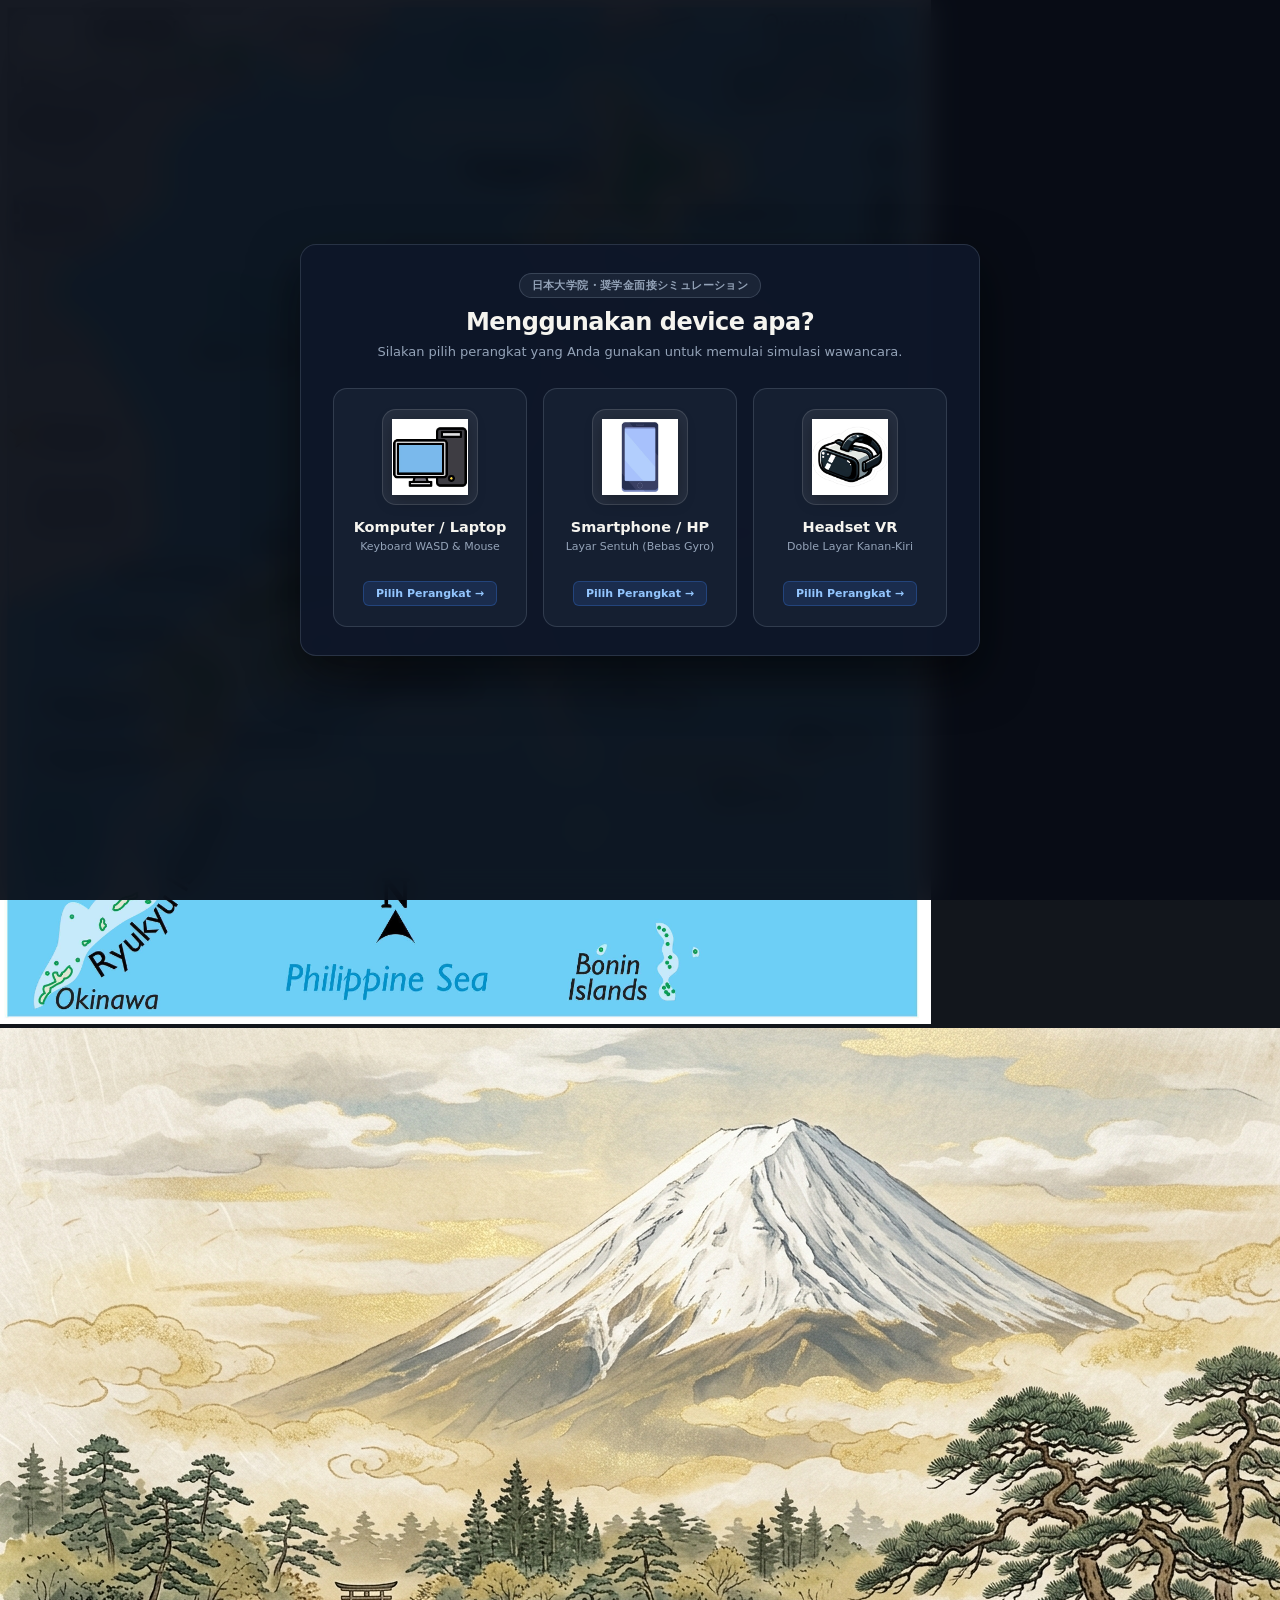
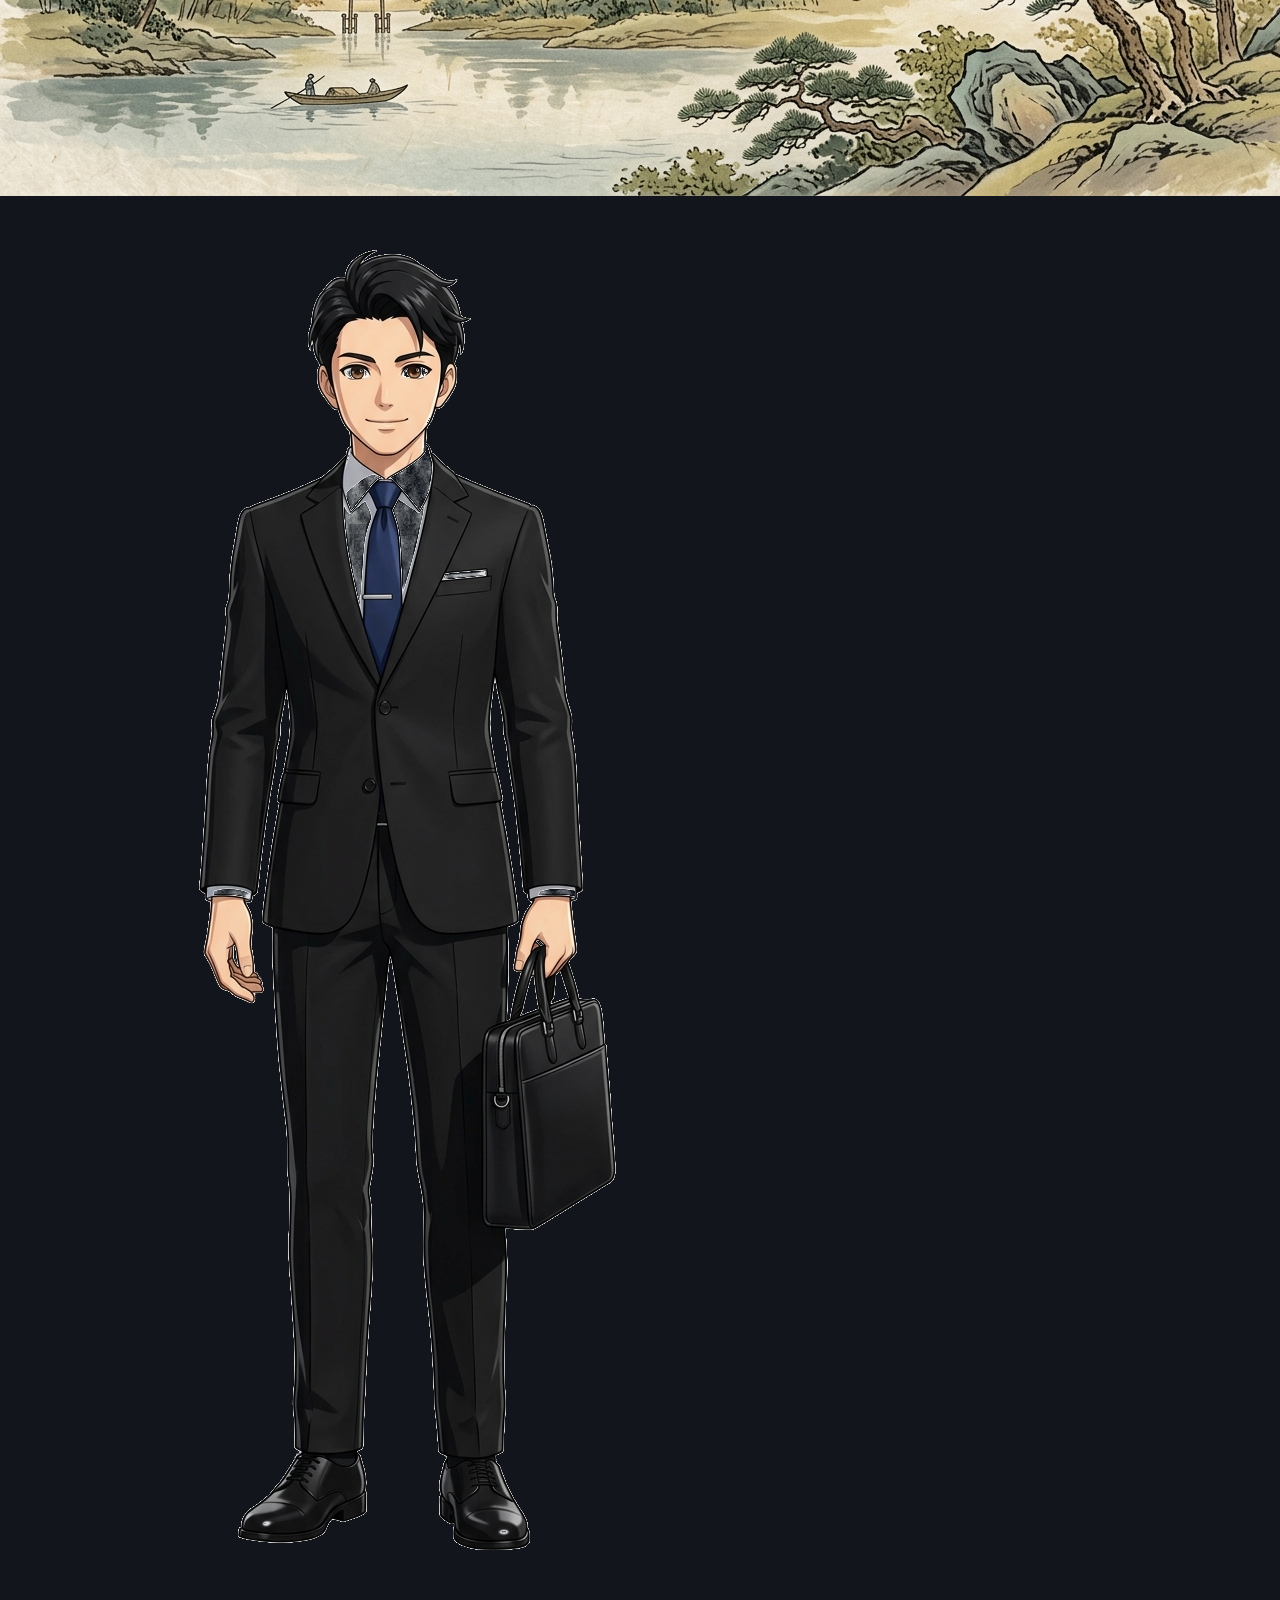
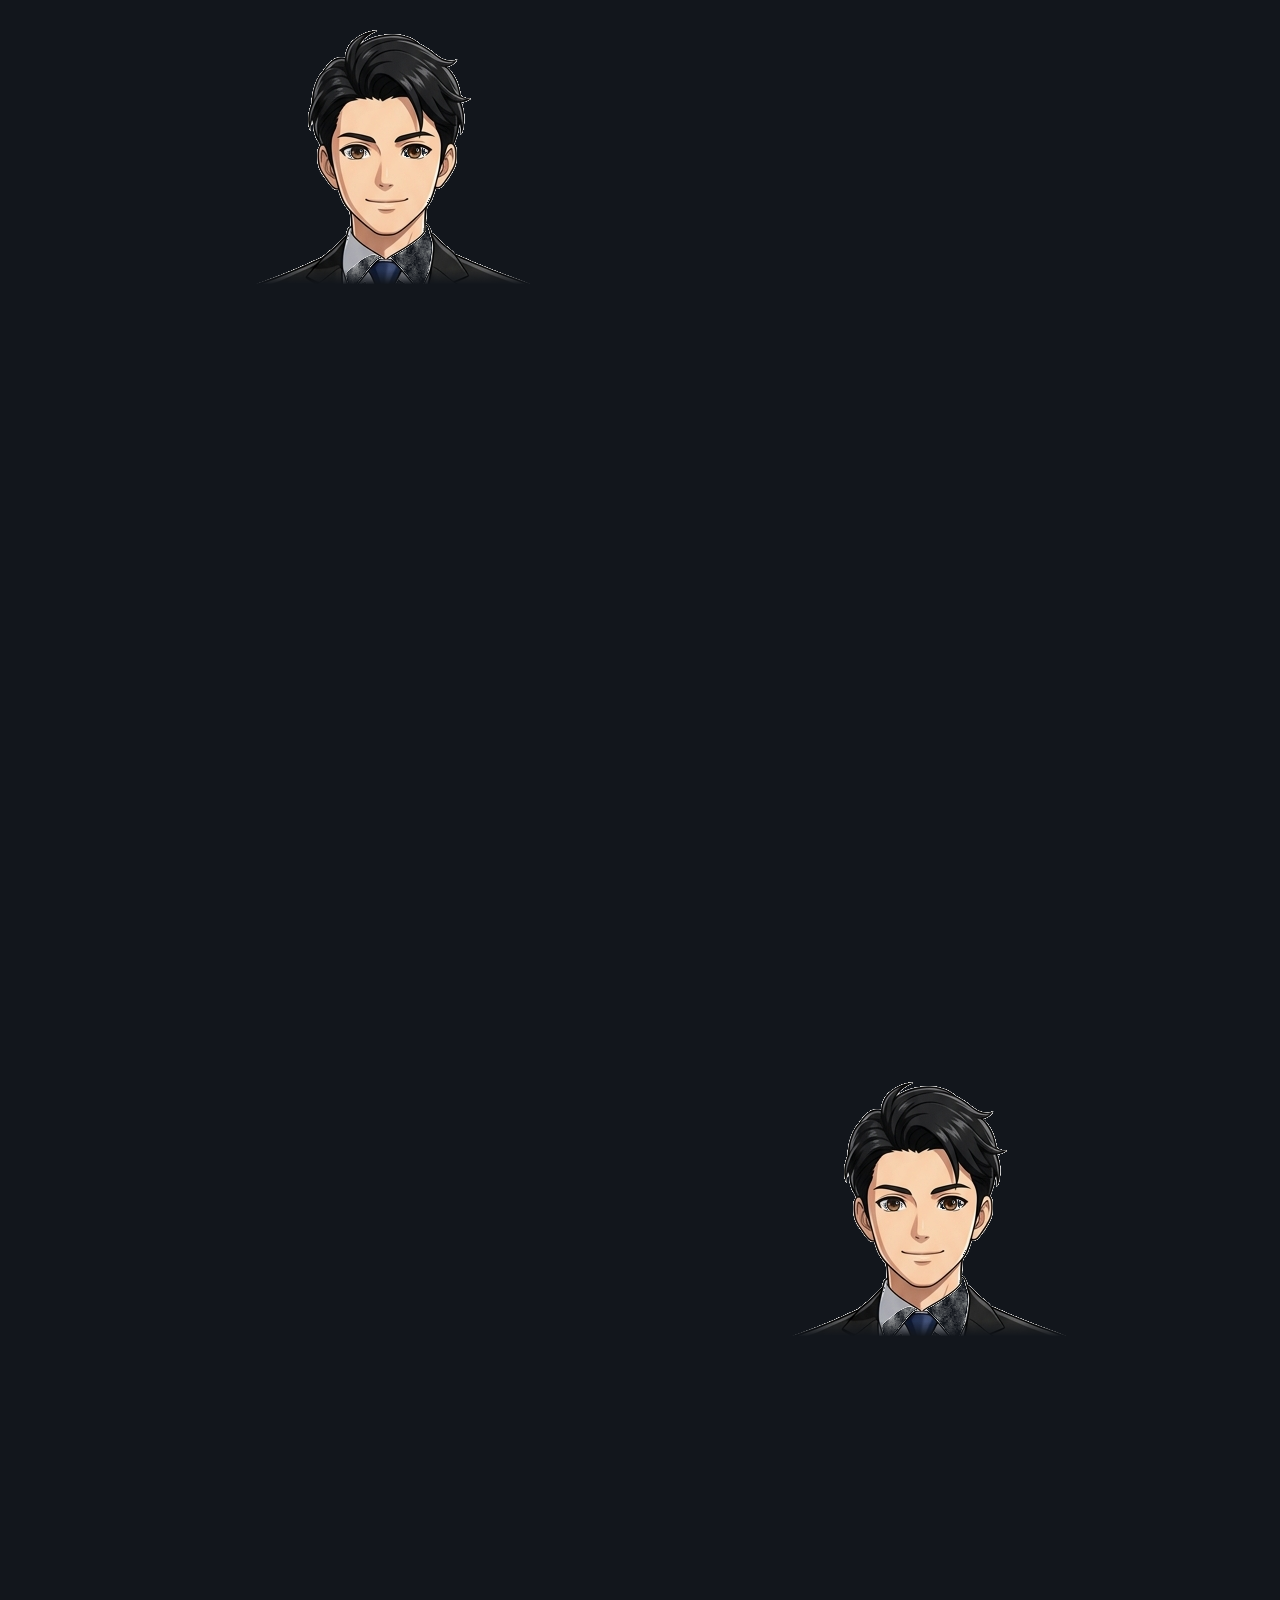
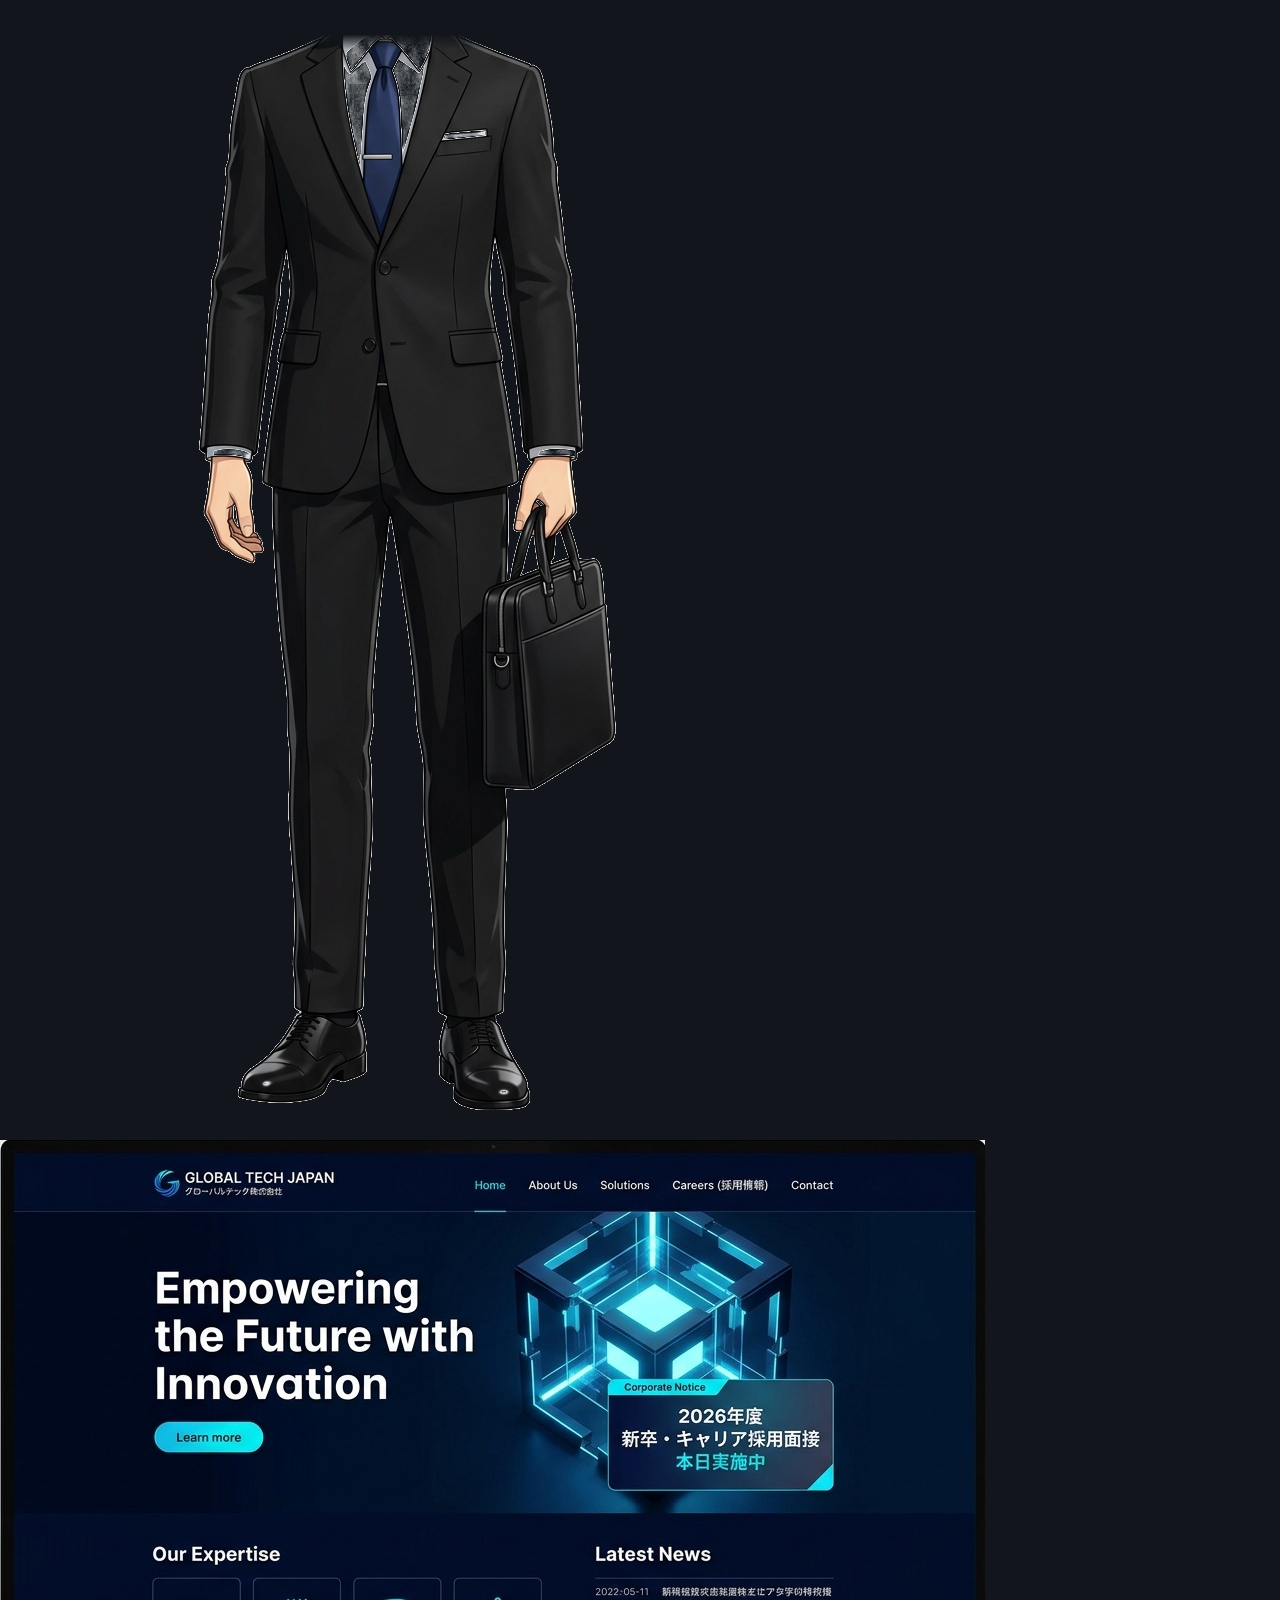
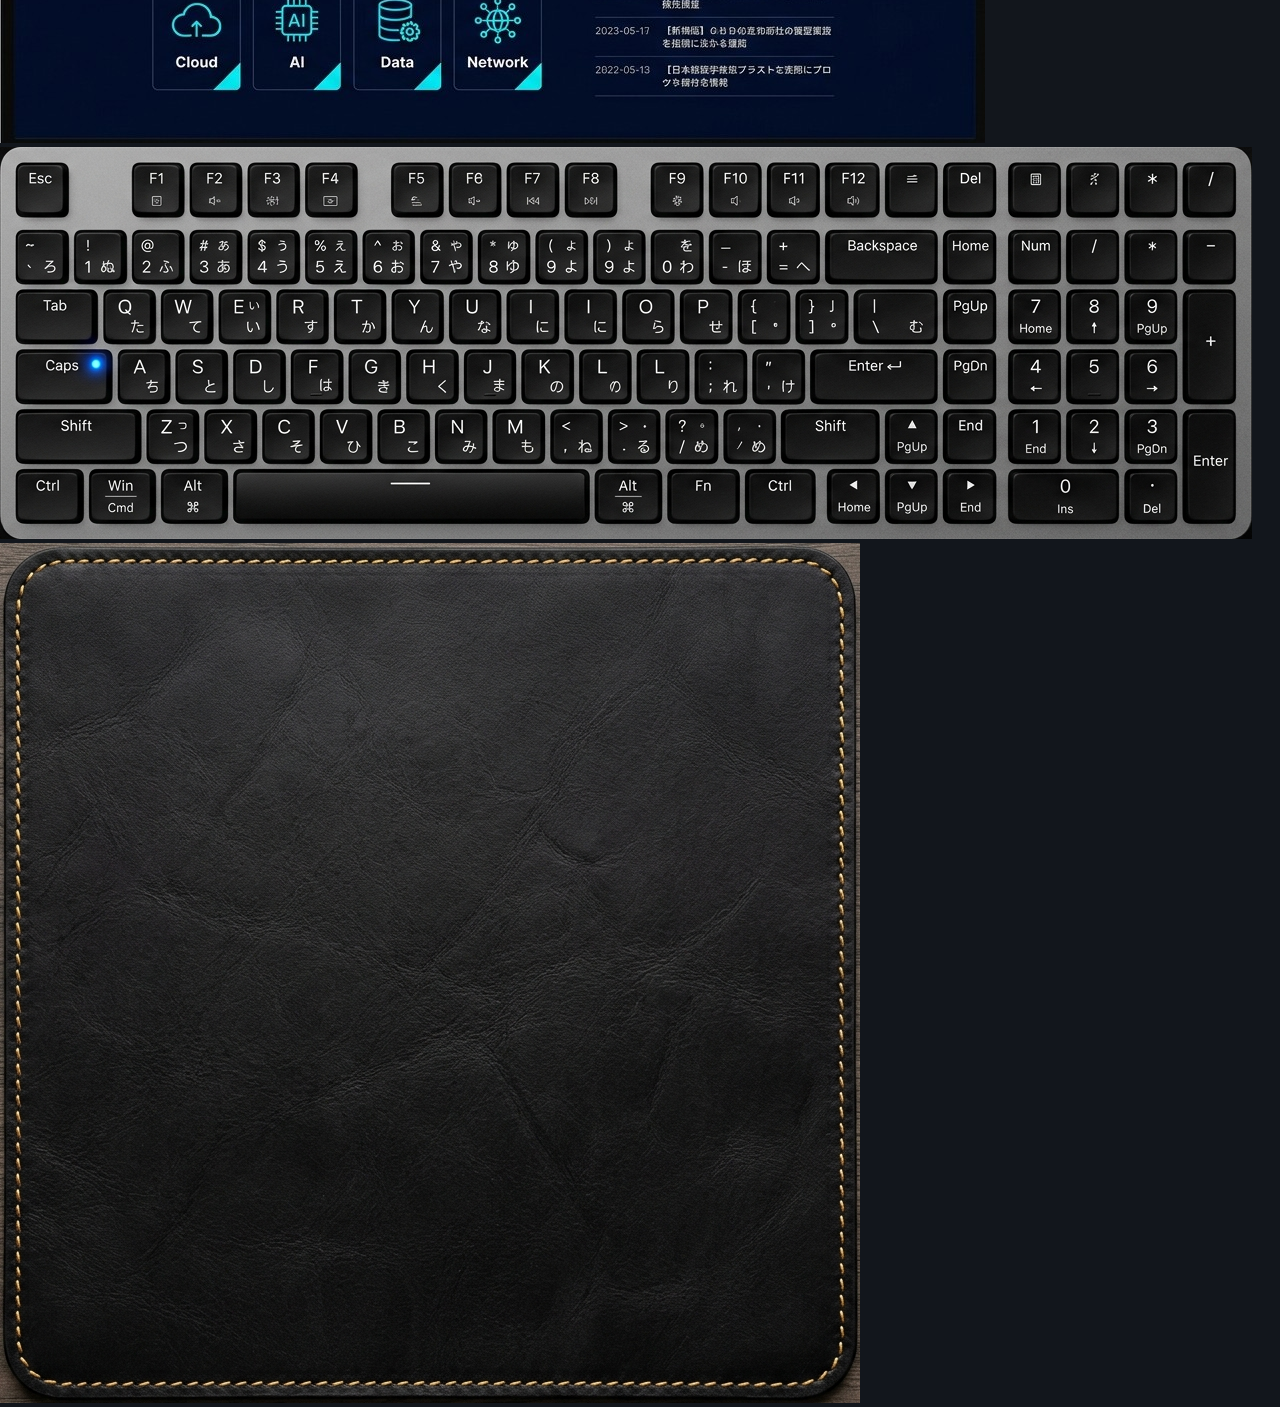
==== index.html @ 0f7adfb3 "perf: optimasi ultra-smooth VR head tracking dengan Quaternion SLERP filter dan peningkatan FPS rend" ====
<!DOCTYPE html>
<html lang="id">
<head>
    <meta charset="UTF-8">
    <meta name="viewport" content="width=device-width, initial-scale=1.0">
    <title>Simulasi Mensetsu - Ruangan Wawancara 3D Interaktif</title>

    <!-- A-Frame WebXR Engine Library -->
    <script src="https://aframe.io/releases/1.5.0/aframe.min.js"></script>

    <!-- Stylesheet UI & HUD -->
    <link rel="stylesheet" href="css/style.css?v=6.3">

    <!-- Modul JavaScript & Logika Interaksi -->
    <script src="js/audio.js"></script>
    <script src="js/collision.js?v=2.0"></script>
    <script src="js/interaction.js?v=5.3"></script>
    <script src="js/components/mobile-controls.js?v=3.3"></script>
    <script src="js/components/gate-screen.js?v=3.3"></script>
    <script src="js/components/manner-evaluator.js?v=1.0"></script>
    <script src="js/components/video-player.js?v=2.1"></script>
    <script src="js/components/npc-interviewers.js?v=5.0"></script>
    <script src="js/components/voice-recorder.js?v=1.2"></script>
    <script src="js/components/dracaena.js"></script>
    <script src="js/components/books.js"></script>
    <script src="js/components/japanese-signs.js?v=2.1"></script>
    <script src="js/components/player.js?v=4.2"></script>
    <script src="js/components/mirror.js?v=8.2"></script>
    <script src="js/scene-loader.js?v=2.0"></script>
</head>
<body>



    <!-- Titik Reticle Tengah -->
    <div class="reticle-dot"></div>

    <!-- 3D VR Scene -->
    <a-scene background="color: #080c16" renderer="antialias: true; colorManagement: true;" vr-mode-ui="enabled: false">

        <!-- ASSETS & MATERIAL REUSABLE -->
        <a-assets>
            <a-mixin id="wood-dark" material="color: #241711; roughness: 0.5; metalness: 0.05;"></a-mixin>
            <a-mixin id="wood-trim" material="color: #3b271d; roughness: 0.45;"></a-mixin>
            <a-mixin id="wood-desk" material="color: #382417; roughness: 0.4; metalness: 0.08;"></a-mixin>
            <a-mixin id="wall-mat" material="color: #f8fafc; roughness: 0.9;"></a-mixin>
            <a-mixin id="ceiling-mat" material="color: #ffffff; roughness: 0.95;"></a-mixin>
            <a-mixin id="chair-cushion" material="color: #1e293b; roughness: 0.8;"></a-mixin>
            <a-mixin id="metal-chrome" material="color: #e2e8f0; metalness: 0.85; roughness: 0.2;"></a-mixin>
            <img id="tex-japan-map" src="assets/japan-map.png">
            <img id="tex-fuji-art" src="assets/fuji-art.jpg">
            <img id="tex-candidate-avatar" src="assets/candidate-avatar.png">
            <img id="tex-candidate-head" src="assets/candidate-head.png">
            <img id="tex-candidate-head-clean" src="assets/candidate-head-clean.png">
            <img id="tex-candidate-body" src="assets/candidate-body.png">
            <img id="tex-reception-screen" src="assets/reception-screen.jpg">
            <img id="tex-reception-keyboard" src="assets/reception-keyboard.png">
            <img id="tex-reception-mousepad" src="assets/reception-mousepad.png">
        </a-assets>

        <!-- ========================================================= -->
        <!-- KAMERA PEMAIN (SPAWN AWAL DI RUANG TUNGGU: Z = 14.2)      -->
        <!-- ========================================================= -->
        <a-camera id="player-camera" 
                  position="0 1.6 14.2" 
                  rotation="0 180 0"
                  near="0.05"
                  look-controls="magicWindowTrackingEnabled: false; touchEnabled: false; mouseEnabled: true;" 
                  wasd-controls="acceleration: 26"
                  player-collision-and-proximity>
        </a-camera>

        <!-- ========================================================= -->
        <!-- MODUL SCENE 3D (DIMUAT SECARA ASINKRON DARI FOLDER scenes/) -->
        <!-- ========================================================= -->
        <!-- 1. KONTEN RUANG WAWANCARA (scenes/interview-room.html) -->
        <a-entity id="scene-interview-room"></a-entity>

        <!-- 2. KONTEN RUANG TUNGGU & RESEPSIONIS (scenes/waiting-room.html) -->
        <a-entity id="scene-waiting-room"></a-entity>

    </a-scene>

</body>
</html>
---- css/style.css ----
:root {
    --bg-dark: #12161c;
    --surface-charcoal: #1c2229;
    --surface-elevated: #252d36;
    --surface-active: #2f3844;
    --border-slate: #3b4552;
    --border-subtle: #2d3748;
    --border-light: #4b5563;
    --text-washi: #f5f4ef;
    --text-secondary: #cbd5e1;
    --text-muted: #94a3b8;
    --navy-academic: #1e3a8a;
    --navy-focus: #2563eb;
    --accent-navy-hover: #1d4ed8;
    --inkan-red: #991b1b;
    --pass-green: #15803d;
    --font-family: system-ui, -apple-system, "Hiragino Kaku Gothic ProN", "Yu Gothic", "Meiryo", "Segoe UI", sans-serif;
}

body {
    margin: 0;
    overflow: hidden;
    font-family: var(--font-family);
    background-color: var(--bg-dark);
    color: var(--text-washi);
    user-select: none;
    -webkit-user-select: none;
    -webkit-touch-callout: none;
    touch-action: none;
}

a-scene,
.a-canvas {
    touch-action: none !important;
}



/* Tombol Interaksi mengambang dinonaktifkan agar layar bersih */
#interact-prompt,
.key-badge {
    display: none !important;
}

.reticle-dot {
    position: fixed;
    top: 50%;
    left: 50%;
    width: 6px;
    height: 6px;
    background: rgba(245, 244, 239, 0.6);
    border-radius: 50%;
    transform: translate(-50%, -50%);
    pointer-events: none;
    z-index: 9998;
}

/* ==========================================================================
   TOP NAVIGATION & FULLSCREEN CONTROLS
   ========================================================================== */
#top-nav-controls {
    position: fixed;
    top: 16px;
    right: 16px;
    z-index: 10000;
    display: flex;
    align-items: center;
    gap: 8px;
}

.user-chip {
    display: flex;
    align-items: center;
    gap: 6px;
    background: var(--surface-charcoal);
    border: 1px solid var(--border-slate);
    color: var(--text-washi);
    padding: 6px 12px;
    border-radius: 6px;
    font-size: 12px;
    font-weight: 600;
}

.user-avatar-badge {
    display: flex;
    align-items: center;
    color: var(--text-muted);
}

.session-badge {
    background: var(--surface-elevated);
    color: var(--text-secondary);
    font-size: 11px;
    font-family: monospace;
    font-weight: 600;
    padding: 2px 6px;
    border-radius: 4px;
    border: 1px solid var(--border-subtle);
}

.nav-btn {
    display: inline-flex;
    align-items: center;
    gap: 6px;
    background: var(--surface-charcoal);
    border: 1px solid var(--border-slate);
    color: var(--text-washi);
    padding: 6px 12px;
    border-radius: 6px;
    font-size: 12px;
    font-weight: 600;
    cursor: pointer;
    transition: background 0.15s ease, border-color 0.15s ease;
}

.nav-btn:hover {
    background: var(--surface-elevated);
    border-color: var(--border-light);
}

.nav-btn.active {
    background: var(--navy-academic);
    border-color: var(--navy-focus);
    color: #ffffff;
}

/* ==========================================================================
   GATE SCREEN / ONBOARDING MODAL
   ========================================================================== */
#gate-screen {
    position: fixed;
    top: 0;
    left: 0;
    width: 100vw;
    height: 100vh;
    background: rgba(8, 12, 22, 0.94);
    backdrop-filter: blur(14px);
    -webkit-backdrop-filter: blur(14px);
    z-index: 10001;
    display: flex;
    justify-content: center;
    align-items: center;
    padding: 20px;
    box-sizing: border-box;
    overflow-y: auto;
    transition: opacity 0.3s ease;
}

#gate-screen.gate-fade-out {
    opacity: 0;
    pointer-events: none;
}

.gate-card {
    background: rgba(15, 23, 42, 0.92);
    border: 1px solid rgba(148, 163, 184, 0.2);
    border-radius: 16px;
    width: 100%;
    max-width: 680px;
    padding: 28px 32px;
    box-shadow: 0 20px 50px rgba(0, 0, 0, 0.6);
    box-sizing: border-box;
    position: relative;
    margin: auto;
    max-height: 96dvh;
    overflow-y: auto;
}

.gate-step-panel {
    transition: opacity 0.25s cubic-bezier(0.16, 1, 0.3, 1), transform 0.25s cubic-bezier(0.16, 1, 0.3, 1);
}

.gate-step-panel.gate-step-hidden {
    display: none !important;
    opacity: 0;
    transform: scale(0.97);
}

.gate-step-panel.gate-step-visible {
    display: block !important;
    opacity: 1;
    transform: scale(1);
    animation: gateFadeIn 0.28s ease-out;
}

@keyframes gateFadeIn {
    from {
        opacity: 0;
        transform: translateY(8px);
    }
    to {
        opacity: 1;
        transform: translateY(0);
    }
}

.gate-header {
    text-align: center;
    margin-bottom: 22px;
}

.step-nav-row {
    display: flex;
    justify-content: space-between;
    align-items: center;
    margin-bottom: 12px;
}

.btn-gate-back {
    background: rgba(30, 41, 59, 0.8);
    border: 1px solid rgba(148, 163, 184, 0.3);
    color: #cbd5e1;
    font-size: 11.5px;
    font-weight: 600;
    padding: 6px 12px;
    border-radius: 6px;
    cursor: pointer;
    display: inline-flex;
    align-items: center;
    gap: 6px;
    transition: all 0.2s ease;
}

.btn-gate-back:hover {
    background: #1e293b;
    color: #ffffff;
    border-color: #3b82f6;
    transform: translateX(-2px);
}

.gate-badge {
    display: inline-flex;
    align-items: center;
    background: rgba(30, 41, 59, 0.8);
    border: 1px solid rgba(148, 163, 184, 0.25);
    color: #94a3b8;
    font-size: 11px;
    font-weight: 600;
    padding: 4px 12px;
    border-radius: 9999px;
    margin-bottom: 10px;
    letter-spacing: 0.4px;
}

.gate-title {
    margin: 0 0 6px 0;
    font-size: 24px;
    font-weight: 800;
    color: var(--text-washi);
    letter-spacing: -0.02em;
}

.gate-subtitle {
    margin: 0;
    font-size: 13px;
    color: var(--text-muted);
    line-height: 1.5;
}

.gate-body {
    display: flex;
    flex-direction: column;
    gap: 16px;
}

/* 3 Gambar Pilihan Device yang Clickable */
.device-choice-grid {
    display: grid;
    grid-template-columns: repeat(3, 1fr);
    gap: 16px;
    margin-top: 4px;
}

.device-choice-card {
    position: relative;
    background: rgba(30, 41, 59, 0.55);
    border: 1.5px solid rgba(148, 163, 184, 0.22);
    border-radius: 14px;
    padding: 20px 14px;
    cursor: pointer;
    display: flex;
    flex-direction: column;
    align-items: center;
    text-align: center;
    transition: all 0.22s cubic-bezier(0.16, 1, 0.3, 1);
    outline: none;
    user-select: none;
}

.device-choice-card:hover,
.device-choice-card:focus-visible {
    background: rgba(30, 58, 138, 0.38);
    border-color: #3b82f6;
    transform: translateY(-5px);
    box-shadow: 0 12px 28px -6px rgba(37, 99, 235, 0.4);
}

.device-choice-card:active {
    transform: translateY(-1px) scale(0.98);
}

.device-choice-img-box {
    width: 96px;
    height: 96px;
    border-radius: 14px;
    background: rgba(255, 255, 255, 0.07);
    border: 1px solid rgba(255, 255, 255, 0.12);
    display: flex;
    align-items: center;
    justify-content: center;
    margin-bottom: 14px;
    padding: 8px;
    box-sizing: border-box;
    transition: all 0.25s ease;
}

.device-choice-card:hover .device-choice-img-box {
    background: rgba(255, 255, 255, 0.14);
    border-color: rgba(96, 165, 250, 0.5);
    transform: scale(1.05);
}

.device-choice-img {
    width: 76px;
    height: 76px;
    object-fit: contain;
    filter: drop-shadow(0 4px 8px rgba(0, 0, 0, 0.35));
    transition: transform 0.25s ease;
}

.device-choice-card:hover .device-choice-img {
    transform: scale(1.08);
}

.device-choice-title {
    margin: 0 0 4px 0;
    font-size: 14.5px;
    font-weight: 700;
    color: var(--text-washi);
}

.device-choice-desc {
    margin: 0;
    font-size: 11px;
    color: var(--text-muted);
    line-height: 1.4;
    min-height: 32px;
}

.device-choice-btn {
    margin-top: 10px;
    display: inline-block;
    font-size: 11px;
    font-weight: 600;
    color: #93c5fd;
    background: rgba(59, 130, 246, 0.14);
    border: 1px solid rgba(59, 130, 246, 0.28);
    padding: 5px 12px;
    border-radius: 6px;
    transition: all 0.2s ease;
}

.device-choice-card:hover .device-choice-btn {
    background: #2563eb;
    border-color: #3b82f6;
    color: #ffffff;
}

/* Indikator Device Terpilih di Step 2 */
.selected-device-pill {
    display: flex;
    align-items: center;
    justify-content: space-between;
    background: rgba(30, 41, 59, 0.6);
    border: 1px solid rgba(148, 163, 184, 0.25);
    border-radius: 10px;
    padding: 10px 16px;
    margin-bottom: 8px;
}

.selected-device-pill .pill-label {
    font-size: 12px;
    color: var(--text-muted);
}

.selected-device-pill .pill-value {
    display: flex;
    align-items: center;
    gap: 10px;
    font-size: 13px;
    font-weight: 700;
    color: var(--text-washi);
}

.selected-device-pill .pill-thumb {
    width: 28px;
    height: 28px;
    object-fit: contain;
}

/* Input Form Nama */
.gate-form-group {
    display: flex;
    flex-direction: column;
    gap: 8px;
}

.gate-label {
    display: flex;
    justify-content: space-between;
    align-items: center;
    font-size: 12px;
    font-weight: 600;
    color: var(--text-secondary);
}

.required-tag {
    font-size: 10.5px;
    color: #ef4444;
    font-weight: 600;
}

.input-wrapper {
    position: relative;
    display: flex;
    align-items: center;
}

.input-icon {
    position: absolute;
    left: 14px;
    display: flex;
    align-items: center;
    pointer-events: none;
    color: var(--text-muted);
}

.gate-input {
    width: 100%;
    padding: 12px 14px 12px 42px;
    background: var(--surface-elevated);
    border: 1.5px solid var(--border-slate);
    border-radius: 8px;
    color: var(--text-washi);
    font-size: 14px;
    outline: none;
    box-sizing: border-box;
    transition: all 0.2s ease;
}

.gate-input:focus {
    border-color: #3b82f6;
    background: rgba(30, 41, 59, 0.9);
    box-shadow: 0 0 0 3px rgba(59, 130, 246, 0.25);
}

.session-info {
    font-size: 11px;
    color: var(--text-muted);
    display: flex;
    align-items: center;
    gap: 6px;
    margin-top: 4px;
}

.session-info code {
    background: var(--surface-elevated);
    color: var(--text-secondary);
    padding: 2px 6px;
    border-radius: 4px;
    border: 1px solid var(--border-subtle);
    font-size: 11px;
}

.gate-footer {
    margin-top: 18px;
    display: flex;
    flex-direction: column;
    gap: 8px;
}

.btn-start-simulation {
    width: 100%;
    padding: 13px 18px;
    background: linear-gradient(135deg, #1d4ed8 0%, #1e40af 100%);
    border: 1px solid #3b82f6;
    border-radius: 8px;
    color: #ffffff;
    font-size: 14px;
    font-weight: 700;
    cursor: pointer;
    display: flex;
    justify-content: center;
    align-items: center;
    gap: 8px;
    box-shadow: 0 4px 14px rgba(29, 78, 216, 0.35);
    transition: all 0.2s ease;
}

.btn-start-simulation:hover {
    background: linear-gradient(135deg, #2563eb 0%, #1d4ed8 100%);
    box-shadow: 0 6px 20px rgba(37, 99, 235, 0.45);
    transform: translateY(-1px);
}

.validation-msg {
    background: rgba(153, 27, 27, 0.25);
    border: 1px solid var(--inkan-red);
    color: #fca5a5;
    font-size: 12px;
    padding: 8px 12px;
    border-radius: 6px;
    text-align: center;
}

/* Modal Petunjuk iOS Fullscreen */
.ios-fs-modal {
    position: fixed;
    top: 0;
    left: 0;
    width: 100%;
    height: 100%;
    background: rgba(0, 0, 0, 0.85);
    z-index: 10005;
    display: flex;
    justify-content: center;
    align-items: center;
    padding: 20px;
    box-sizing: border-box;
}

.ios-fs-card {
    background: var(--surface-charcoal);
    border: 1px solid var(--border-slate);
    border-radius: 8px;
    padding: 20px 24px;
    max-width: 420px;
    color: var(--text-washi);
}

.ios-fs-card h3 {
    margin-top: 0;
    font-size: 15px;
    color: var(--text-washi);
}

.ios-fs-card p {
    font-size: 12px;
    line-height: 1.5;
    color: var(--text-secondary);
}

.ios-fs-card ol {
    font-size: 12px;
    line-height: 1.6;
    padding-left: 20px;
    color: var(--text-secondary);
}

.btn-close-ios {
    margin-top: 14px;
    width: 100%;
    padding: 10px;
    background: var(--navy-academic);
    border: 1px solid var(--navy-focus);
    border-radius: 6px;
    color: #ffffff;
    font-weight: 700;
    font-size: 12px;
    cursor: pointer;
}

/* ==========================================================================
   MOBILE CONTROLS: VIRTUAL JOYSTICK & TOUCH ACTIONS
   ========================================================================== */
#virtual-joystick-zone {
    position: fixed;
    bottom: 24px;
    left: 24px;
    z-index: 9999;
    user-select: none;
    -webkit-user-select: none;
    touch-action: none;
    display: flex;
    flex-direction: column;
    align-items: center;
    gap: 6px;
}

#joystick-base {
    position: relative;
    width: 110px;
    height: 110px;
    border-radius: 50%;
    background: var(--surface-charcoal);
    border: 1px solid var(--border-slate);
    box-shadow: 0 4px 14px rgba(0, 0, 0, 0.4);
    display: flex;
    justify-content: center;
    align-items: center;
}

#joystick-stick {
    position: absolute;
    width: 44px;
    height: 44px;
    border-radius: 50%;
    background: var(--surface-elevated);
    border: 1px solid #ffffff;
    box-shadow: 0 2px 8px rgba(0, 0, 0, 0.5);
    pointer-events: none;
    transform: translate(0px, 0px);
}

.joystick-dir-indicator {
    position: absolute;
    width: 4px;
    height: 4px;
    background: var(--border-light);
    border-radius: 50%;
    pointer-events: none;
}

.joystick-dir-indicator.up { top: 8px; left: 50%; transform: translateX(-50%); }
.joystick-dir-indicator.down { bottom: 8px; left: 50%; transform: translateX(-50%); }
.joystick-dir-indicator.left { left: 8px; top: 50%; transform: translateY(-50%); }
.joystick-dir-indicator.right { right: 8px; top: 50%; transform: translateY(-50%); }

.joystick-label {
    font-size: 10px;
    font-weight: 600;
    color: var(--text-muted);
}

/* ==========================================================================
   KONTROL GAMEPAD XBOX VIRTUAL (MOBILE TOUCH ACTION PAD)
   A (Hijau - Ojigi), B (Merah - Mic), X (Biru - Ketuk), Y (Kuning - Aksi)
   ========================================================================== */
#mobile-action-buttons {
    position: fixed;
    bottom: 24px;
    right: 20px;
    z-index: 9999;
    user-select: none;
    -webkit-user-select: none;
    touch-action: manipulation;
}

.xbox-pad-plate {
    position: relative;
    width: 148px;
    height: 148px;
    border-radius: 50%;
    background: radial-gradient(circle at 45% 40%, rgba(28, 35, 48, 0.78) 0%, rgba(12, 15, 22, 0.92) 100%);
    backdrop-filter: blur(14px);
    -webkit-backdrop-filter: blur(14px);
    border: 1.5px solid rgba(255, 255, 255, 0.12);
    box-shadow: 0 10px 28px rgba(0, 0, 0, 0.65), 
                inset 0 1px 2px rgba(255, 255, 255, 0.22),
                inset 0 -2px 6px rgba(0, 0, 0, 0.7);
    display: grid;
    grid-template-columns: repeat(3, 44px);
    grid-template-rows: repeat(3, 44px);
    justify-content: center;
    align-content: center;
    gap: 4px;
    padding: 4px;
    box-sizing: border-box;
}

/* Penempatan Diamond Tombol Xbox */
.xbox-btn.btn-y {
    grid-area: 1 / 2 / 2 / 3;
}

.xbox-btn.btn-x {
    grid-area: 2 / 1 / 3 / 2;
}

.xbox-pad-center {
    grid-area: 2 / 2 / 3 / 3;
    display: flex;
    align-items: center;
    justify-content: center;
    pointer-events: none;
}

.xbox-center-dot {
    width: 18px;
    height: 18px;
    border-radius: 50%;
    background: radial-gradient(circle, #252c3b 0%, #0e1118 100%);
    border: 1px solid rgba(255, 255, 255, 0.12);
    box-shadow: inset 0 1px 2px rgba(255, 255, 255, 0.2), 0 2px 5px rgba(0,0,0,0.5);
    position: relative;
}

.xbox-center-dot::after {
    content: '';
    position: absolute;
    top: 50%;
    left: 50%;
    transform: translate(-50%, -50%);
    width: 6px;
    height: 6px;
    border-radius: 50%;
    background: rgba(255, 255, 255, 0.25);
}

.xbox-btn.btn-b {
    grid-area: 2 / 3 / 3 / 4;
}

.xbox-btn.btn-a {
    grid-area: 3 / 2 / 4 / 3;
}

/* Bodi Tombol Xbox (Kompatibel dengan class .mob-btn) */
.xbox-btn,
.mob-btn {
    width: 44px;
    height: 44px;
    border-radius: 50%;
    background: radial-gradient(circle at 35% 25%, #2c3444 0%, #171b24 65%, #0b0d13 100%);
    border: 1.5px solid rgba(255, 255, 255, 0.14);
    box-shadow: 0 4px 10px rgba(0, 0, 0, 0.6), 
                inset 0 1.5px 2px rgba(255, 255, 255, 0.35), 
                inset 0 -2.5px 4px rgba(0, 0, 0, 0.8);
    display: flex;
    flex-direction: column;
    justify-content: center;
    align-items: center;
    padding: 0;
    cursor: pointer;
    outline: none;
    transition: transform 0.08s ease, box-shadow 0.12s ease, border-color 0.2s ease, filter 0.12s ease;
    -webkit-tap-highlight-color: transparent;
}

.xbox-btn:active, 
.xbox-btn.is-active,
.mob-btn:active {
    transform: scale(0.91) translateY(1.5px);
    box-shadow: 0 1px 4px rgba(0, 0, 0, 0.8), 
                inset 0 2px 4px rgba(0, 0, 0, 0.9);
    filter: brightness(1.25);
}

/* Huruf Xbox Bold */
.xbox-letter {
    font-family: 'Outfit', 'Segoe UI', -apple-system, sans-serif;
    font-weight: 900;
    font-size: 19px;
    line-height: 1;
    letter-spacing: -0.3px;
    transition: text-shadow 0.2s ease, transform 0.1s ease;
}

/* Sub-label fungsi di bawah huruf */
.xbox-sublabel {
    font-family: 'Inter', system-ui, -apple-system, sans-serif;
    font-size: 8px;
    font-weight: 700;
    text-transform: uppercase;
    letter-spacing: 0.3px;
    margin-top: 1.5px;
    line-height: 1;
    opacity: 0.95;
    white-space: nowrap;
}

/* Sembunyikan tombol default bawaan A-Frame VR di pojok kanan bawah agar tidak menabrak gamepad */
.a-enter-vr {
    display: none !important;
}

/* --- TEMA WARNA XBOX AUTENTIK --- */

/* 1. Tombol Y (Kuning / Amber - Aksi & Interaksi) */
.xbox-btn.btn-y {
    border-color: rgba(251, 191, 36, 0.35);
}
.xbox-btn.btn-y .xbox-letter {
    color: #ffc800;
    text-shadow: 0 0 10px rgba(255, 200, 0, 0.8), 0 0 18px rgba(255, 200, 0, 0.4);
}
.xbox-btn.btn-y .xbox-sublabel {
    color: #fde68a;
}
.xbox-btn.btn-y:active, .xbox-btn.btn-y.is-active {
    box-shadow: 0 0 16px rgba(255, 200, 0, 0.7), inset 0 2px 4px rgba(0, 0, 0, 0.9);
}
.xbox-btn.btn-y.can-interact {
    border-color: #f59e0b;
    box-shadow: 0 0 14px rgba(245, 158, 11, 0.65), inset 0 1.5px 2px rgba(255, 255, 255, 0.4);
    animation: pulseXboxY 1.8s infinite ease-in-out;
}
@keyframes pulseXboxY {
    0%, 100% { transform: scale(1); box-shadow: 0 0 10px rgba(245, 158, 11, 0.4); }
    50% { transform: scale(1.06); box-shadow: 0 0 18px rgba(245, 158, 11, 0.85); }
}

/* 2. Tombol X (Biru / Cyan - Ketuk Pintu) */
.xbox-btn.btn-x {
    border-color: rgba(56, 189, 248, 0.35);
}
.xbox-btn.btn-x .xbox-letter {
    color: #0084ff;
    text-shadow: 0 0 10px rgba(0, 132, 255, 0.8), 0 0 18px rgba(0, 132, 255, 0.4);
}
.xbox-btn.btn-x .xbox-sublabel {
    color: #93c5fd;
}
.xbox-btn.btn-x:active, .xbox-btn.btn-x.is-active {
    box-shadow: 0 0 16px rgba(0, 132, 255, 0.7), inset 0 2px 4px rgba(0, 0, 0, 0.9);
}
.xbox-btn.btn-x.can-knock {
    border-color: #38bdf8;
    box-shadow: 0 0 14px rgba(56, 189, 248, 0.7), inset 0 1.5px 2px rgba(255, 255, 255, 0.4);
    animation: pulseXboxX 1.8s infinite ease-in-out;
}
@keyframes pulseXboxX {
    0%, 100% { transform: scale(1); box-shadow: 0 0 10px rgba(56, 189, 248, 0.45); }
    50% { transform: scale(1.06); box-shadow: 0 0 18px rgba(56, 189, 248, 0.9); }
}

/* 3. Tombol B (Merah / Crimson - Bicara / Open Mic) */
.xbox-btn.btn-b {
    border-color: rgba(239, 68, 68, 0.35);
}
.xbox-btn.btn-b .xbox-letter {
    color: #ff2b38;
    text-shadow: 0 0 10px rgba(255, 43, 56, 0.8), 0 0 18px rgba(255, 43, 56, 0.4);
}
.xbox-btn.btn-b .xbox-sublabel {
    color: #fca5a5;
}
.xbox-btn.btn-b:active, .xbox-btn.btn-b.is-active {
    box-shadow: 0 0 16px rgba(255, 43, 56, 0.7), inset 0 2px 4px rgba(0, 0, 0, 0.9);
}
.xbox-btn.btn-b.ready-to-answer {
    border-color: #f87171;
    box-shadow: 0 0 14px rgba(239, 68, 68, 0.75);
    animation: pulseXboxB 1.6s infinite ease-in-out;
}
.xbox-btn.btn-b.is-recording {
    border-color: #ef4444;
    background: radial-gradient(circle at 35% 25%, #450a0a 0%, #2b0b0e 65%, #180507 100%);
    box-shadow: 0 0 20px rgba(239, 68, 68, 0.95), inset 0 0 12px rgba(239, 68, 68, 0.6);
    animation: recordPulse 0.9s infinite alternate ease-in-out;
}
@keyframes recordPulse {
    0% { transform: scale(0.96); box-shadow: 0 0 12px rgba(239, 68, 68, 0.6); }
    100% { transform: scale(1.04); box-shadow: 0 0 22px rgba(239, 68, 68, 1); }
}
@keyframes pulseXboxB {
    0%, 100% { transform: scale(1); box-shadow: 0 0 8px rgba(239, 68, 68, 0.4); }
    50% { transform: scale(1.06); box-shadow: 0 0 18px rgba(239, 68, 68, 0.85); }
}

/* 4. Tombol A (Hijau / Lime - Ojigi Membungkuk 30° & Konfirmasi) */
.xbox-btn.btn-a {
    border-color: rgba(34, 197, 94, 0.35);
}
.xbox-btn.btn-a .xbox-letter {
    color: #10e050;
    text-shadow: 0 0 10px rgba(16, 224, 80, 0.8), 0 0 18px rgba(16, 224, 80, 0.4);
}
.xbox-btn.btn-a .xbox-sublabel {
    color: #86efac;
}
.xbox-btn.btn-a:active, .xbox-btn.btn-a.is-active {
    box-shadow: 0 0 16px rgba(16, 224, 80, 0.7), inset 0 2px 4px rgba(0, 0, 0, 0.9);
}
.xbox-btn.btn-a.should-ojigi {
    border-color: #22c55e;
    animation: pulseXboxA 2s infinite ease-in-out;
}
@keyframes pulseXboxA {
    0%, 100% { transform: scale(1); box-shadow: 0 0 8px rgba(34, 197, 94, 0.4); }
    50% { transform: scale(1.06); box-shadow: 0 0 16px rgba(34, 197, 94, 0.8); }
}

/* Panduan Geser Kamera Kanan */
#mobile-swipe-guide {
    position: fixed;
    top: 75px;
    right: 20px;
    z-index: 9998;
    background: var(--surface-charcoal);
    border: 1px solid var(--border-slate);
    color: var(--text-secondary);
    font-size: 11px;
    font-weight: 600;
    padding: 6px 12px;
    border-radius: 6px;
    pointer-events: none;
    box-shadow: 0 4px 12px rgba(0, 0, 0, 0.3);
    transition: opacity 1s ease;
}

#mobile-swipe-guide.fade-out {
    opacity: 0;
}

/* ==========================================================================
   TOAST FEEDBACK
   ========================================================================== */
#action-toast {
    position: fixed;
    bottom: 90px;
    left: 50%;
    transform: translateX(-50%) translateY(16px);
    opacity: 0;
    pointer-events: none;
    z-index: 10002;
    display: flex;
    align-items: center;
    gap: 8px;
    background: var(--surface-charcoal);
    border: 1px solid var(--border-slate);
    color: var(--text-washi);
    padding: 8px 18px;
    border-radius: 6px;
    font-size: 12.5px;
    font-weight: 500;
    box-shadow: 0 4px 16px rgba(0, 0, 0, 0.45);
    transition: opacity 0.25s ease, transform 0.25s ease;
}

#action-toast.show {
    opacity: 1;
    transform: translateX(-50%) translateY(0);
}

.toast-text {
    letter-spacing: 0.2px;
}

/* ==========================================================================
   RESPONSIVE DESIGN FOR SMARTPHONES & LANDSCAPE
   ========================================================================== */
@media (max-width: 680px) {


    .device-choice-grid {
        grid-template-columns: 1fr;
        gap: 10px;
    }

    .device-choice-card {
        flex-direction: row;
        text-align: left;
        padding: 12px 14px;
        gap: 14px;
    }

    .device-choice-img-box {
        width: 64px;
        height: 64px;
        margin-bottom: 0;
        flex-shrink: 0;
    }

    .device-choice-img {
        width: 48px;
        height: 48px;
    }

    .device-choice-info {
        flex: 1;
    }

    .device-choice-desc {
        min-height: auto;
    }

    .device-choice-btn {
        margin-top: 6px;
        padding: 3px 8px;
        font-size: 10px;
    }

    .selected-device-pill {
        flex-direction: column;
        align-items: flex-start;
        gap: 6px;
        padding: 10px 12px;
    }

    .step-nav-row {
        flex-direction: column-reverse;
        align-items: flex-start;
        gap: 8px;
    }

    .gate-card {
        padding: 20px 16px;
    }

    .gate-title {
        font-size: 18px;
    }

    #top-nav-controls {
        top: 10px;
        right: 10px;
        gap: 6px;
    }

    .user-chip {
        padding: 5px 8px;
        font-size: 11px;
    }

    .session-badge {
        display: none;
    }

    .nav-btn {
        padding: 5px 8px;
        font-size: 11px;
    }

    .nav-btn.btn-fullscreen {
        padding: 5px 9px;
    }

    .nav-btn.btn-fullscreen .fs-text {
        display: none;
    }

    #virtual-joystick-zone {
        bottom: 16px;
        left: 16px;
    }

    #joystick-base {
        width: 96px;
        height: 96px;
    }

    #joystick-stick {
        width: 40px;
        height: 40px;
    }

    #mobile-action-buttons {
        bottom: 14px;
        right: 12px;
    }

    .xbox-pad-plate {
        width: 134px;
        height: 134px;
        grid-template-columns: repeat(3, 40px);
        grid-template-rows: repeat(3, 40px);
        gap: 3px;
        padding: 2px;
    }

    .xbox-btn,
    .mob-btn {
        width: 40px;
        height: 40px;
    }

    .xbox-letter {
        font-size: 16px;
    }

    .xbox-sublabel {
        font-size: 7.5px;
        letter-spacing: 0.2px;
    }
}

/* ==========================================================================
   LEMBAR PENILAIAN ETIKA RESMI (MANNER EVALUATION SHEET)
   ========================================================================== */
#manner-score-modal {
    position: fixed;
    top: 0;
    left: 0;
    width: 100vw;
    height: 100vh;
    background: rgba(18, 22, 28, 0.95);
    z-index: 10003;
    display: flex;
    justify-content: center;
    align-items: center;
    padding: 20px;
    box-sizing: border-box;
    overflow-y: auto;
}

.score-modal-card {
    background: var(--surface-charcoal);
    border: 1px solid var(--border-slate);
    border-radius: 10px;
    width: 100%;
    max-width: 640px;
    padding: 24px 28px;
    box-shadow: 0 8px 32px rgba(0, 0, 0, 0.6);
    box-sizing: border-box;
    color: var(--text-washi);
    margin: auto;
    max-height: 96dvh;
    overflow-y: auto;
}

.score-doc-header {
    border-bottom: 2px solid var(--border-slate);
    padding-bottom: 14px;
    margin-bottom: 16px;
}

.doc-header-titles {
    text-align: center;
    margin-bottom: 12px;
}

.doc-inst-title {
    margin: 0;
    font-size: 19px;
    font-weight: 800;
    color: var(--text-washi);
    letter-spacing: 0.5px;
}

.doc-sub-title {
    margin: 2px 0 0 0;
    font-size: 12px;
    color: var(--text-muted);
}

.doc-meta-grid {
    display: grid;
    grid-template-columns: repeat(2, 1fr);
    gap: 6px 14px;
    background: var(--surface-elevated);
    padding: 10px 14px;
    border-radius: 6px;
    border: 1px solid var(--border-subtle);
}

.meta-item {
    font-size: 11.5px;
    color: var(--text-secondary);
}

.meta-label {
    color: var(--text-muted);
    margin-right: 4px;
}

.score-summary-bar {
    display: flex;
    justify-content: space-between;
    align-items: center;
    background: var(--surface-elevated);
    border: 1px solid var(--border-slate);
    border-radius: 8px;
    padding: 14px 20px;
    margin-bottom: 16px;
}

.summary-score-block {
    display: flex;
    flex-direction: column;
    gap: 2px;
}

.summary-score-label {
    font-size: 11.5px;
    color: var(--text-muted);
    font-weight: 600;
}

.summary-score-value {
    font-size: 32px;
    font-weight: 800;
    color: var(--text-washi);
    line-height: 1.1;
}

.summary-score-value .max-denom {
    font-size: 18px;
    font-weight: 600;
    color: var(--text-muted);
}

.summary-score-status {
    font-size: 12px;
    font-weight: 600;
    color: #4ade80;
}

/* Hanko / Inkan Seal */
.hanko-seal {
    width: 68px;
    height: 68px;
    border-radius: 50%;
    display: flex;
    justify-content: center;
    align-items: center;
}

.hanko-seal.seal-pass .hanko-circle {
    border: 2px solid var(--inkan-red);
    color: var(--inkan-red);
}

.hanko-seal.seal-review .hanko-circle {
    border: 2px solid #b45309;
    color: #b45309;
}

.hanko-circle {
    width: 60px;
    height: 60px;
    border-radius: 50%;
    display: flex;
    flex-direction: column;
    justify-content: center;
    align-items: center;
    text-align: center;
    transform: rotate(-8deg);
}

.hanko-text {
    font-size: 15px;
    font-weight: 900;
    line-height: 1.1;
    letter-spacing: 1px;
}

.hanko-sub {
    font-size: 8px;
    font-weight: 700;
    letter-spacing: 0.5px;
}

/* Tabel Evaluasi */
.eval-table-container {
    margin-bottom: 16px;
    overflow-x: auto;
}

.eval-sheet-table {
    width: 100%;
    border-collapse: collapse;
    font-size: 11.5px;
}

.eval-sheet-table th {
    background: var(--surface-elevated);
    color: var(--text-washi);
    font-weight: 700;
    padding: 8px 10px;
    text-align: left;
    border: 1px solid var(--border-slate);
}

.eval-sheet-table td {
    padding: 8px 10px;
    border: 1px solid var(--border-subtle);
    color: var(--text-secondary);
    vertical-align: middle;
}

.eval-sheet-table tbody tr:nth-child(even) {
    background: rgba(255, 255, 255, 0.02);
}

.eval-sheet-table .text-center {
    text-align: center;
}

.eval-sheet-table .score-cell {
    font-weight: 700;
    color: var(--text-washi);
    font-family: monospace;
}

.jp-sub {
    font-size: 10px;
    color: var(--text-muted);
}

.sensei-notice-box {
    background: var(--surface-elevated);
    border-left: 3px solid var(--navy-focus);
    padding: 10px 14px;
    border-radius: 0 6px 6px 0;
    font-size: 11px;
    line-height: 1.5;
    color: var(--text-muted);
    margin-bottom: 18px;
}

.sensei-notice-box strong {
    color: var(--text-secondary);
}

.score-modal-actions {
    display: flex;
    gap: 10px;
}

.score-modal-actions .btn-primary {
    flex: 1;
    background: var(--navy-academic);
    border: 1px solid var(--navy-focus);
    color: #ffffff;
    border-radius: 6px;
    padding: 10px;
    font-size: 12.5px;
    font-weight: 700;
    cursor: pointer;
    transition: background 0.15s ease;
}

.score-modal-actions .btn-primary:hover {
    background: var(--accent-navy-hover);
}

.score-modal-actions .btn-secondary {
    flex: 1;
    background: transparent;
    border: 1px solid var(--border-slate);
    color: var(--text-secondary);
    border-radius: 6px;
    padding: 10px;
    font-size: 12.5px;
    font-weight: 600;
    cursor: pointer;
    transition: background 0.15s ease, color 0.15s ease;
}

.score-modal-actions .btn-secondary:hover {
    background: var(--surface-elevated);
    color: var(--text-washi);
}


/* ==========================================================================
   MODAL VIDEO PEMBELAJARAN
   ========================================================================== */
#video-learning-modal {
    position: fixed;
    inset: 0;
    width: 100vw;
    height: 100vh;
    height: 100dvh;
    background: rgba(10, 14, 22, 0.94);
    backdrop-filter: blur(12px);
    -webkit-backdrop-filter: blur(12px);
    z-index: 10004;
    display: flex;
    justify-content: center;
    align-items: center;
    padding: 12px;
    box-sizing: border-box;
    overflow-y: auto;
    overflow-x: hidden;
    -webkit-overflow-scrolling: touch;
}

.video-modal-card {
    background: var(--surface-charcoal);
    border: 1px solid var(--border-slate);
    border-radius: 12px;
    width: 100%;
    /* Skala dinamis: di mobile landscape dibatasi oleh tinggi layar agar video 16:9 + header/footer muat 100% tanpa kepotong */
    max-width: min(780px, 94vw, calc((100dvh - 110px) * (16 / 9) + 32px));
    max-height: 96dvh;
    margin: auto;
    padding: 16px 20px;
    box-shadow: 0 16px 48px rgba(0, 0, 0, 0.7);
    box-sizing: border-box;
    color: var(--text-washi);
    display: flex;
    flex-direction: column;
}

.video-modal-header {
    display: flex;
    justify-content: space-between;
    align-items: center;
    margin-bottom: 8px;
    gap: 12px;
}

.vm-header-info {
    display: flex;
    align-items: center;
    gap: 10px;
    min-width: 0;
    flex: 1;
}

.vm-badge {
    background: var(--surface-elevated);
    border: 1px solid var(--border-slate);
    color: #93c5fd;
    font-size: 11px;
    font-weight: 600;
    padding: 3px 10px;
    border-radius: 4px;
    white-space: nowrap;
    flex-shrink: 0;
}

.video-modal-title {
    margin: 0;
    font-size: 15px;
    font-weight: 700;
    color: var(--text-washi);
    white-space: nowrap;
    overflow: hidden;
    text-overflow: ellipsis;
}

.btn-close-vm {
    background: rgba(255, 255, 255, 0.06);
    border: 1px solid var(--border-slate);
    color: var(--text-muted);
    width: 32px;
    height: 32px;
    border-radius: 6px;
    cursor: pointer;
    display: flex;
    align-items: center;
    justify-content: center;
    flex-shrink: 0;
    transition: background 0.15s, color 0.15s, transform 0.15s;
}

.btn-close-vm:hover,
.btn-close-vm:active {
    background: rgba(239, 68, 68, 0.2);
    border-color: #ef4444;
    color: #ffffff;
}

.video-modal-desc {
    margin: 0 0 10px 0;
    font-size: 12px;
    color: var(--text-muted);
    line-height: 1.4;
}

.video-player-container {
    position: relative;
    width: 100%;
    aspect-ratio: 16 / 9;
    background: #000000;
    border-radius: 8px;
    overflow: hidden;
    border: 1px solid rgba(255, 255, 255, 0.1);
    box-shadow: 0 4px 20px rgba(0, 0, 0, 0.5);
    flex-shrink: 0;
}

@supports not (aspect-ratio: 16 / 9) {
    .video-player-container {
        padding-bottom: 56.25%;
    }
}

.video-player-container iframe {
    position: absolute;
    top: 0;
    left: 0;
    width: 100%;
    height: 100%;
    border: none;
}

.video-modal-footer {
    margin-top: 10px;
    display: flex;
    justify-content: space-between;
    align-items: center;
    gap: 12px;
}

.video-status-indicator {
    display: flex;
    align-items: center;
    gap: 8px;
    font-size: 12px;
    color: var(--text-secondary);
    min-width: 0;
    white-space: nowrap;
}

.status-dot {
    width: 8px;
    height: 8px;
    border-radius: 50%;
    flex-shrink: 0;
}

.status-dot.green { background: #16a34a; box-shadow: 0 0 8px rgba(22, 163, 74, 0.6); }
.status-dot.amber { background: #d97706; box-shadow: 0 0 8px rgba(217, 119, 6, 0.6); }

.btn-mark-watched {
    background: var(--navy-academic);
    border: 1px solid var(--navy-focus);
    color: #ffffff;
    padding: 7px 15px;
    border-radius: 6px;
    font-size: 12px;
    font-weight: 600;
    cursor: pointer;
    white-space: nowrap;
    transition: background 0.15s ease, transform 0.15s ease;
}

.btn-mark-watched:hover,
.btn-mark-watched:active {
    background: var(--accent-navy-hover);
    transform: translateY(-1px);
}

/* ==========================================================================
   SUBTITLE & DIALOGUE OVERLAY NPC PEWAWANCARA (CLEAN FLOATING TEXT, 2 LAYER)
   ========================================================================== */
#npc-dialogue-overlay {
    position: fixed;
    bottom: 24px;
    left: 50%;
    transform: translateX(-50%);
    width: 90%;
    max-width: 380px; /* Pas di tengah antara virtual joystick (kiri) dan tombol Xbox (kanan) */
    background: transparent !important;
    border: none !important;
    border-radius: 0 !important;
    padding: 0 !important;
    box-shadow: none !important;
    backdrop-filter: none !important;
    -webkit-backdrop-filter: none !important;
    z-index: 9995;
    display: none;
    flex-direction: column;
    align-items: center;
    gap: 2px;
    box-sizing: border-box;
    pointer-events: none;
    text-align: center;
    transition: opacity 0.25s ease;
}

#npc-dialogue-overlay.active {
    display: flex;
}

/* Layer 1 (Atas): Nama Pewawancara */
.npc-sub-header {
    display: flex;
    justify-content: center;
    align-items: center;
    margin-bottom: 2px;
}

.npc-sub-speaker {
    display: inline-block;
    background: transparent !important;
    border: none !important;
    padding: 0 !important;
    color: #93c5fd;
    font-size: 11.5px;
    font-weight: 700;
    letter-spacing: 0.5px;
    text-align: center;
    text-shadow: 
        -1px -1px 0 #000, 
         1px -1px 0 #000, 
        -1px  1px 0 #000, 
         1px  1px 0 #000,
         0 2px 4px rgba(0, 0, 0, 0.95);
}

/* Layer 2 (Bawah): Teks Dialog Bahasa Jepang Murni */
.npc-sub-jp {
    font-family: 'Hiragino Kaku Gothic ProN', 'Yu Gothic', 'Meiryo', sans-serif;
    font-size: 14.5px;
    font-weight: 800;
    color: #ffffff;
    line-height: 1.45;
    letter-spacing: 0.4px;
    text-align: center;
    word-break: break-word;
    /* Outline kontras tebal standar bioskop & anime agar terbaca jelas tanpa background */
    text-shadow: 
        -2px -2px 0 #000, 
         2px -2px 0 #000, 
        -2px  2px 0 #000, 
         2px  2px 0 #000,
        -1px  0   0 #000,
         1px  0   0 #000,
         0   -1px 0 #000,
         0    1px 0 #000,
         0    2px 5px rgba(0, 0, 0, 0.95),
         0    0   10px rgba(0, 0, 0, 0.85);
}

/* Sembunyikan terjemahan bahasa indonesia/romaji & tombol rekam audio bawah */
.npc-sub-id,
.npc-dialogue-actions,
.answer-row,
.btn-start-rec,
.btn-finish-answer,
.closing-hint {
    display: none !important;
}

@media (max-width: 680px) {
    #npc-dialogue-overlay {
        bottom: 18px;
        max-width: min(350px, calc(100vw - 280px));
        width: 90%;
    }

    .npc-sub-jp {
        font-size: 13px;
        line-height: 1.4;
    }
}

/* ==========================================================================
   HUD PEREKAM SUARA
   ========================================================================== */
#voice-recorder-hud {
    position: fixed;
    top: 20px;
    left: 50%;
    transform: translateX(-50%);
    z-index: 10001;
    pointer-events: none;
}

.recorder-card {
    background: var(--surface-charcoal);
    border: 1px solid var(--inkan-red);
    border-radius: 6px;
    padding: 8px 16px;
    display: flex;
    align-items: center;
    gap: 12px;
    box-shadow: 0 4px 16px rgba(0, 0, 0, 0.4);
    pointer-events: auto;
}

.recorder-header {
    display: flex;
    align-items: center;
    gap: 6px;
}

.rec-dot {
    width: 8px;
    height: 8px;
    background: #ef4444;
    border-radius: 50%;
}

.rec-title {
    font-size: 11px;
    font-weight: 700;
    color: #fca5a5;
}

.rec-timer {
    font-family: monospace;
    font-size: 13px;
    font-weight: 700;
    color: var(--text-washi);
    background: var(--surface-elevated);
    padding: 2px 6px;
    border-radius: 4px;
}

.rec-visualizer {
    display: flex;
    align-items: center;
    gap: 2px;
    height: 14px;
}

.rec-visualizer .bar {
    width: 2.5px;
    height: 100%;
    background: #ef4444;
    border-radius: 1px;
}

.rec-visualizer .bar:nth-child(2) { animation-delay: 0.1s; }
.rec-visualizer .bar:nth-child(3) { animation-delay: 0.2s; }
.rec-visualizer .bar:nth-child(4) { animation-delay: 0.3s; }
.rec-visualizer .bar:nth-child(5) { animation-delay: 0.4s; }
.rec-visualizer .bar:nth-child(6) { animation-delay: 0.2s; }
.rec-visualizer .bar:nth-child(7) { animation-delay: 0.3s; }
.rec-visualizer .bar:nth-child(8) { animation-delay: 0.1s; }
.rec-visualizer .bar:nth-child(9) { animation-delay: 0.4s; }

.btn-rec-stop {
    background: var(--inkan-red);
    color: #ffffff;
    border: 1px solid #b91c1c;
    padding: 4px 10px;
    border-radius: 4px;
    font-size: 11px;
    font-weight: 600;
    cursor: pointer;
}

.btn-rec-stop:hover {
    background: #b91c1c;
}

/* ==========================================================================
   MOBILE & LANDSCAPE RESPONSIVE FIXES (ANTI-CLIPPING)
   ========================================================================== */
@media (max-height: 520px) {
    /* Modal Video Pembelajaran di layar pendek / landscape */
    #video-learning-modal {
        padding: 6px 10px;
    }

    .video-modal-card {
        padding: 8px 12px;
        border-radius: 8px;
        max-width: min(780px, 96vw, calc((100dvh - 78px) * (16 / 9) + 24px));
        max-height: 98dvh;
    }

    .video-modal-header {
        margin-bottom: 4px;
        gap: 8px;
    }

    .vm-badge {
        font-size: 9.5px;
        padding: 2px 6px;
    }

    .video-modal-title {
        font-size: 12px;
    }

    .video-modal-desc {
        display: none !important; /* Hilangkan deskripsi panjang di landscape agar video tidak terpotong */
    }

    .video-modal-footer {
        margin-top: 6px;
    }

    .video-status-indicator {
        font-size: 10px;
    }

    .btn-mark-watched {
        padding: 4px 10px;
        font-size: 10.5px;
    }

    .btn-close-vm {
        width: 26px;
        height: 26px;
    }

    /* Subtitle pewawancara di layar landscape */
    #npc-dialogue-overlay {
        top: auto !important;
        bottom: 16px !important;
        padding: 0 !important;
        max-width: min(350px, calc(100vw - 300px)) !important;
    }

    .npc-sub-speaker {
        font-size: 10.5px;
    }

    .npc-sub-jp {
        font-size: 12px;
        line-height: 1.35;
    }

    /* Gate Onboarding Screen */
    #gate-screen {
        padding: 8px;
    }

    .gate-card {
        padding: 12px 18px;
        margin: auto;
        max-height: 96dvh;
    }

    .gate-header {
        margin-bottom: 8px;
    }

    .gate-title {
        font-size: 16px;
    }

    .gate-desc {
        display: none;
    }

    .device-choice-grid {
        grid-template-columns: repeat(3, 1fr);
        gap: 8px;
    }

    .device-choice-card {
        padding: 8px;
    }

    .device-choice-img-box {
        width: 40px;
        height: 40px;
    }

    .selected-device-pill {
        padding: 5px 10px;
        margin-bottom: 8px;
    }

    .input-group {
        margin-bottom: 8px;
    }

    .gate-label {
        font-size: 11px;
        margin-bottom: 4px;
    }

    .gate-input {
        padding: 7px 10px;
        font-size: 12.5px;
    }

    .session-info {
        font-size: 10px;
        margin-top: 3px;
    }

    .gate-footer {
        margin-top: 10px;
    }

    .btn-start-simulation {
        padding: 8px 14px;
        font-size: 12px;
    }

    /* Lembar Skor Etika */
    #manner-score-modal {
        padding: 8px;
    }

    .score-modal-card {
        margin: auto;
        padding: 14px 18px;
        max-height: 96dvh;
    }
}

@media (max-width: 680px) {
    .video-modal-card {
        padding: 12px 14px;
    }

    .video-modal-title {
        font-size: 13.5px;
    }

    .video-modal-desc {
        font-size: 11px;
        margin-bottom: 8px;
    }

    .btn-mark-watched {
        padding: 6px 12px;
        font-size: 11px;
    }
}

/* ==========================================================================
   VR STEREOSCOPIC DUAL-VIEW OVERLAY (DOBLE LAYAR KANAN-KIRI)
   ========================================================================== */
#vr-stereo-overlay {
    position: fixed;
    top: 0;
    left: 0;
    width: 100vw;
    height: 100vh;
    pointer-events: none;
    z-index: 9998;
}

/* Garis Pembatas Tengah VR Box */
.vr-divider-line {
    position: absolute;
    top: 0;
    bottom: 0;
    left: 50%;
    width: 3px;
    background: #000000;
    box-shadow: 0 0 6px rgba(255, 255, 255, 0.25);
    transform: translateX(-50%);
}

.vr-center-marker {
    position: absolute;
    bottom: 16px;
    left: 50%;
    width: 12px;
    height: 12px;
    border-left: 2px solid rgba(255, 255, 255, 0.45);
    border-bottom: 2px solid rgba(255, 255, 255, 0.45);
    transform: translateX(-50%) rotate(-45deg);
}

/* Reticle Titik Tengah Ganda: Kiri (25% Horisontal) & Kanan (75% Horisontal) */
.vr-reticle {
    position: absolute;
    top: 50%;
    width: 6px;
    height: 6px;
    background: rgba(245, 244, 239, 0.85);
    border-radius: 50%;
    transform: translate(-50%, -50%);
    box-shadow: 0 0 8px rgba(255, 255, 255, 0.65);
}

.vr-reticle-left {
    left: 25%;
}

.vr-reticle-right {
    left: 75%;
}

.vr-mode-badge {
    position: absolute;
    top: 14px;
    left: 50%;
    transform: translateX(-50%);
    background: rgba(15, 23, 42, 0.88);
    border: 1px solid rgba(56, 189, 248, 0.45);
    color: #38bdf8;
    font-size: 11px;
    font-weight: 700;
    letter-spacing: 0.5px;
    padding: 6px 16px;
    border-radius: 20px;
    backdrop-filter: blur(10px);
    -webkit-backdrop-filter: blur(10px);
    box-shadow: 0 6px 20px rgba(0, 0, 0, 0.6);
    animation: fadeOutVRBadge 5s forwards;
}

@keyframes fadeOutVRBadge {
    0%, 75% { opacity: 1; transform: translateX(-50%) translateY(0); }
    100% { opacity: 0; transform: translateX(-50%) translateY(-12px); visibility: hidden; }
}
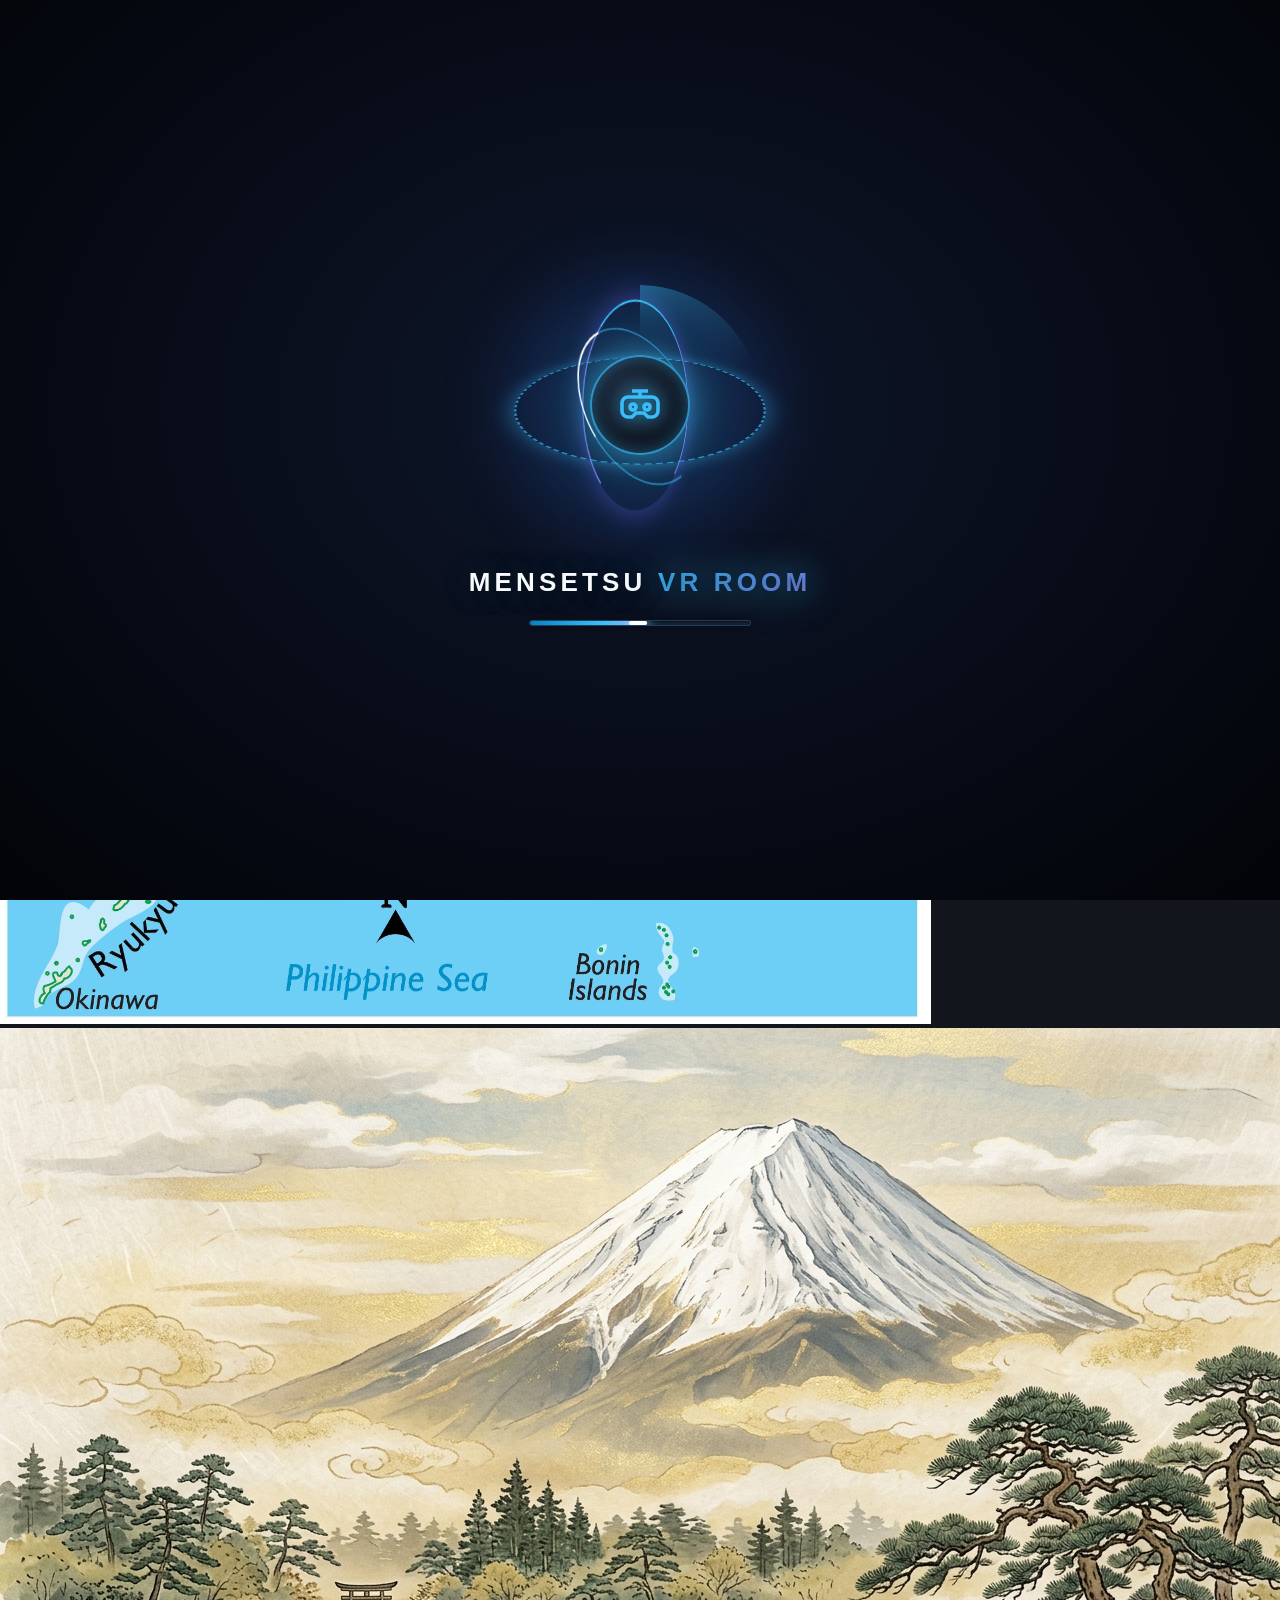
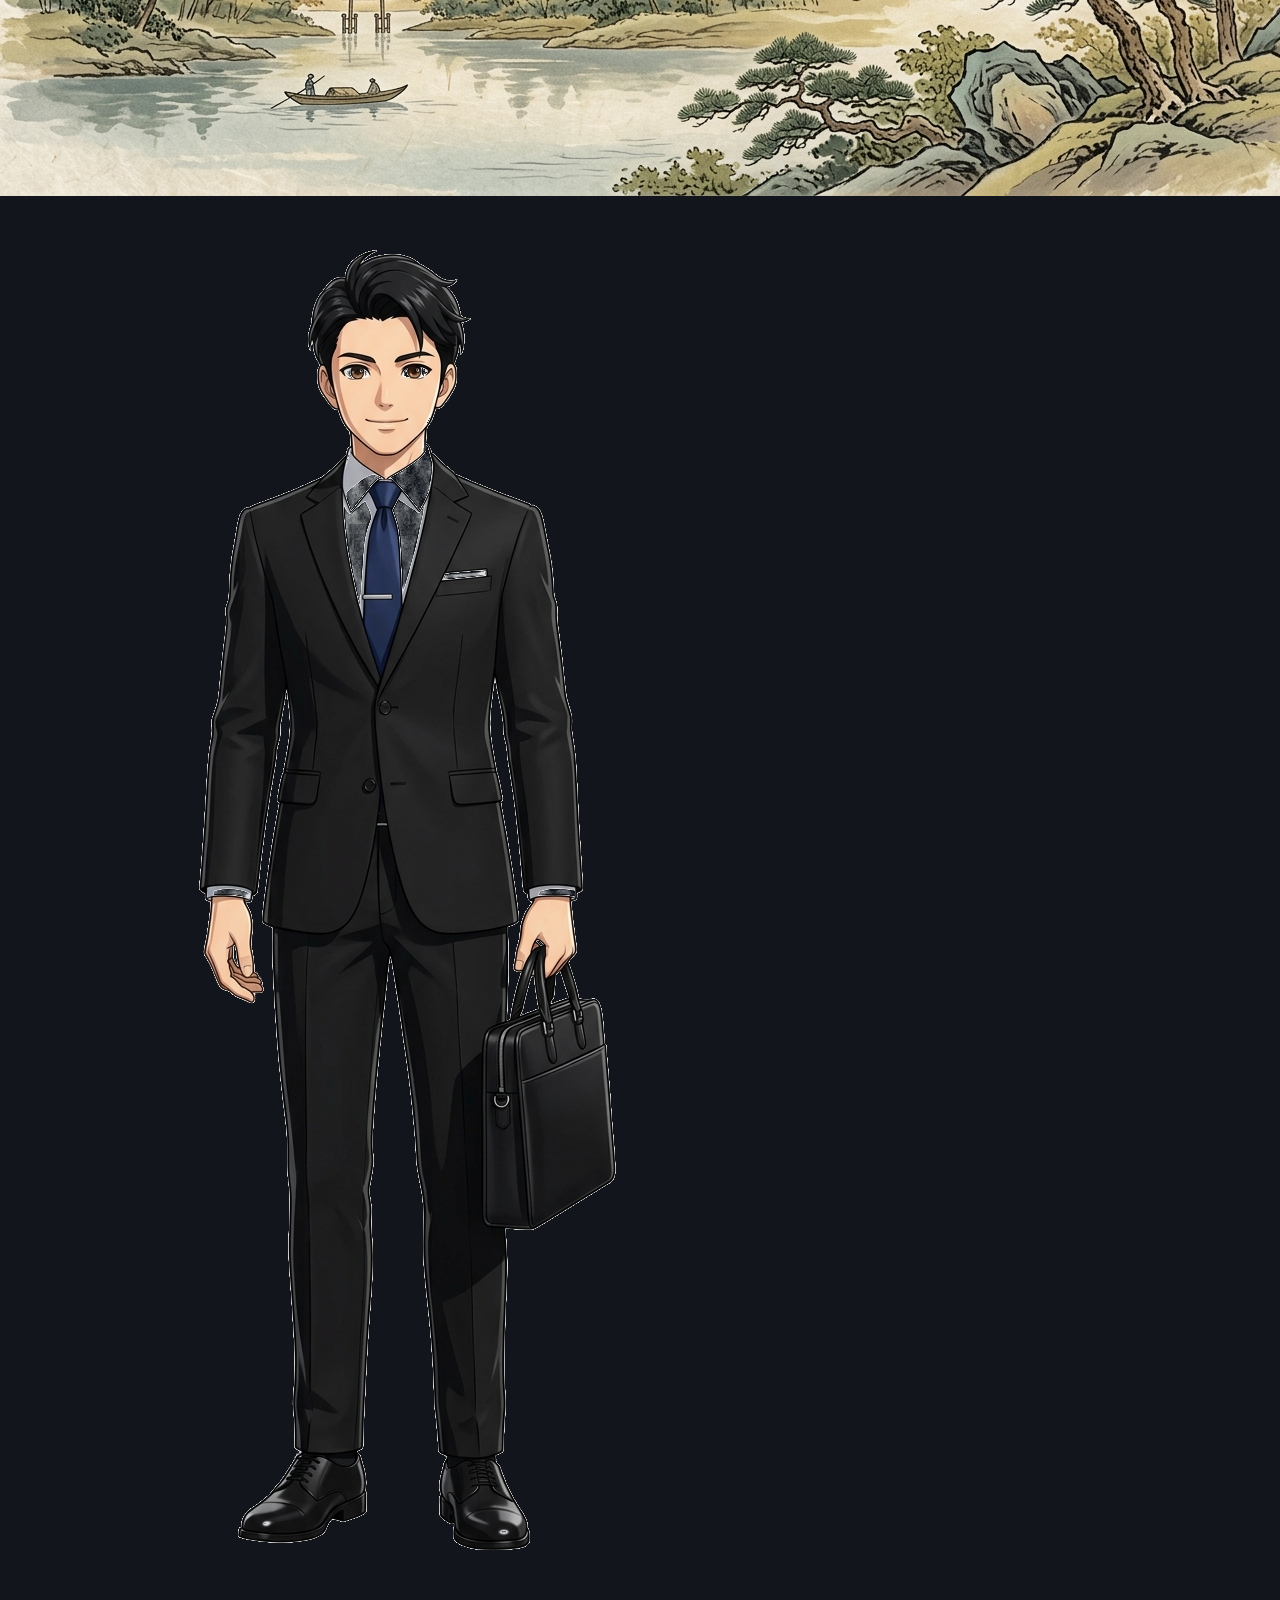
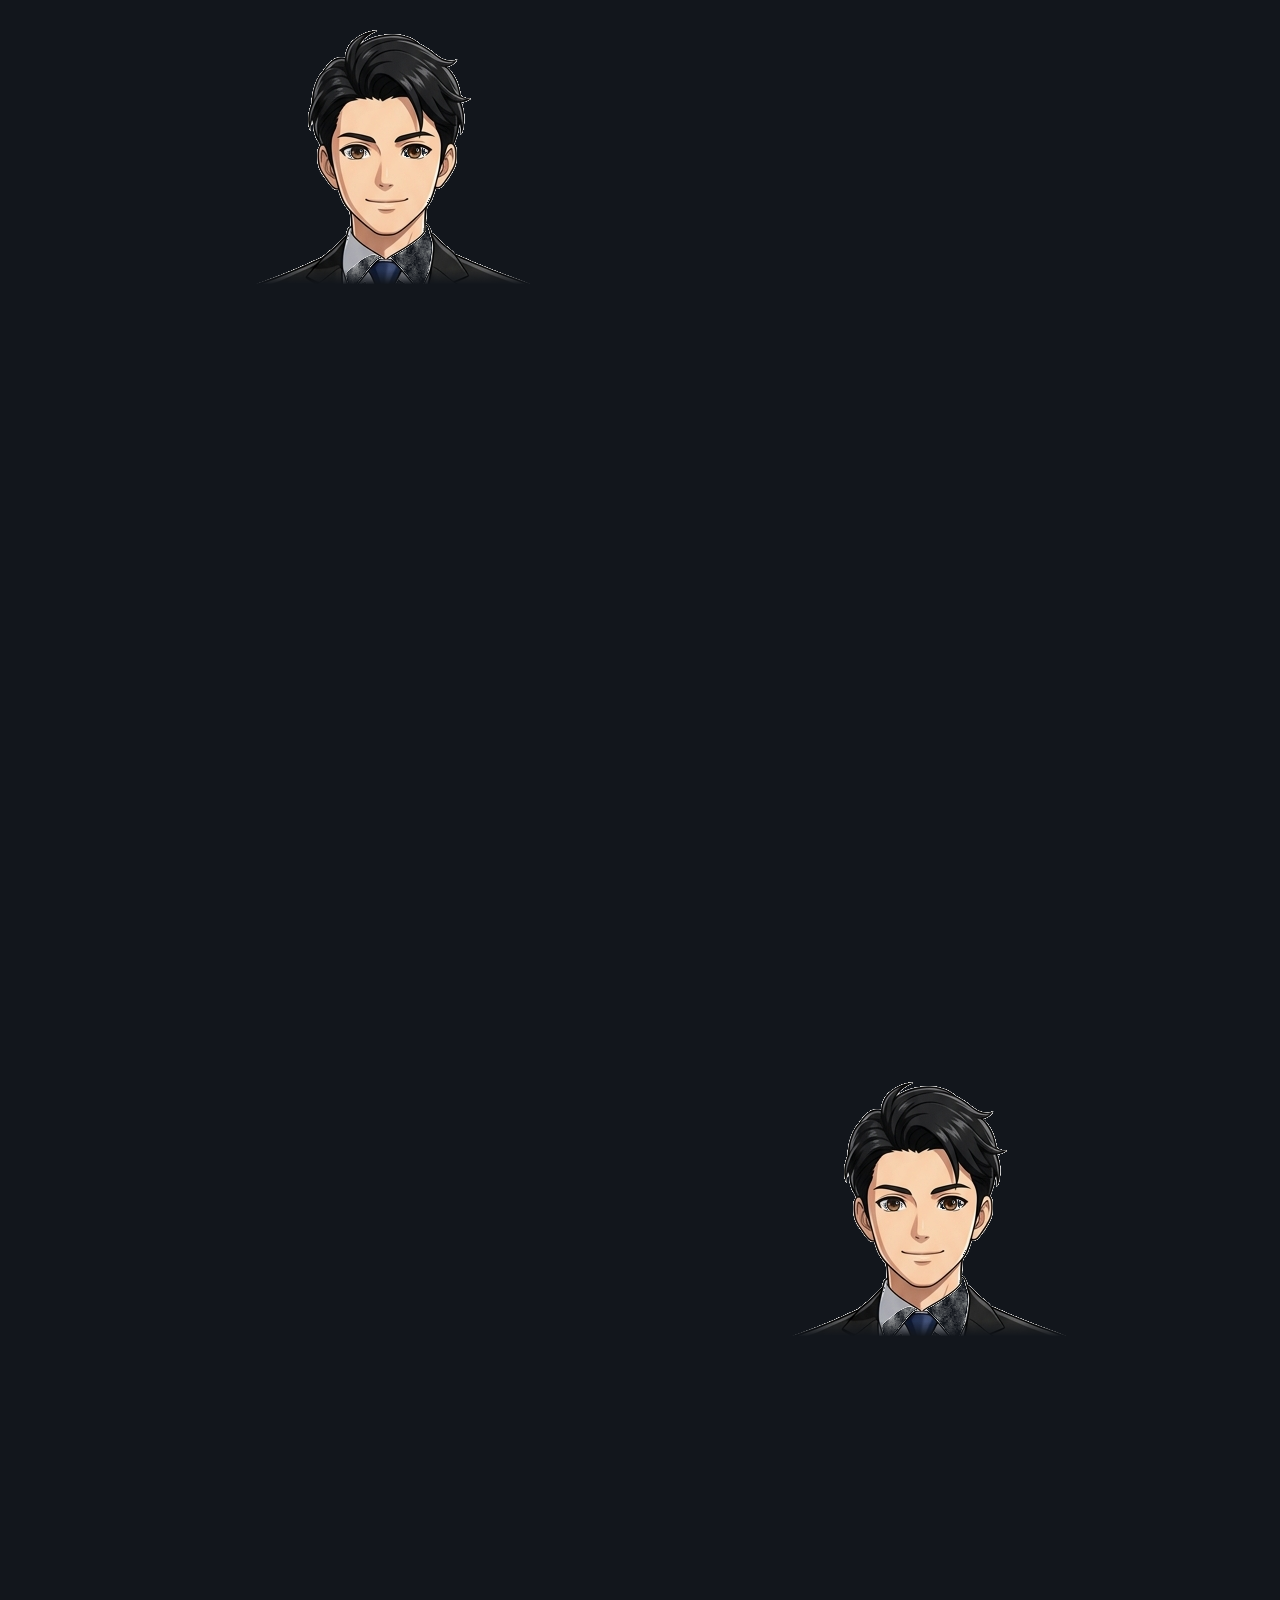
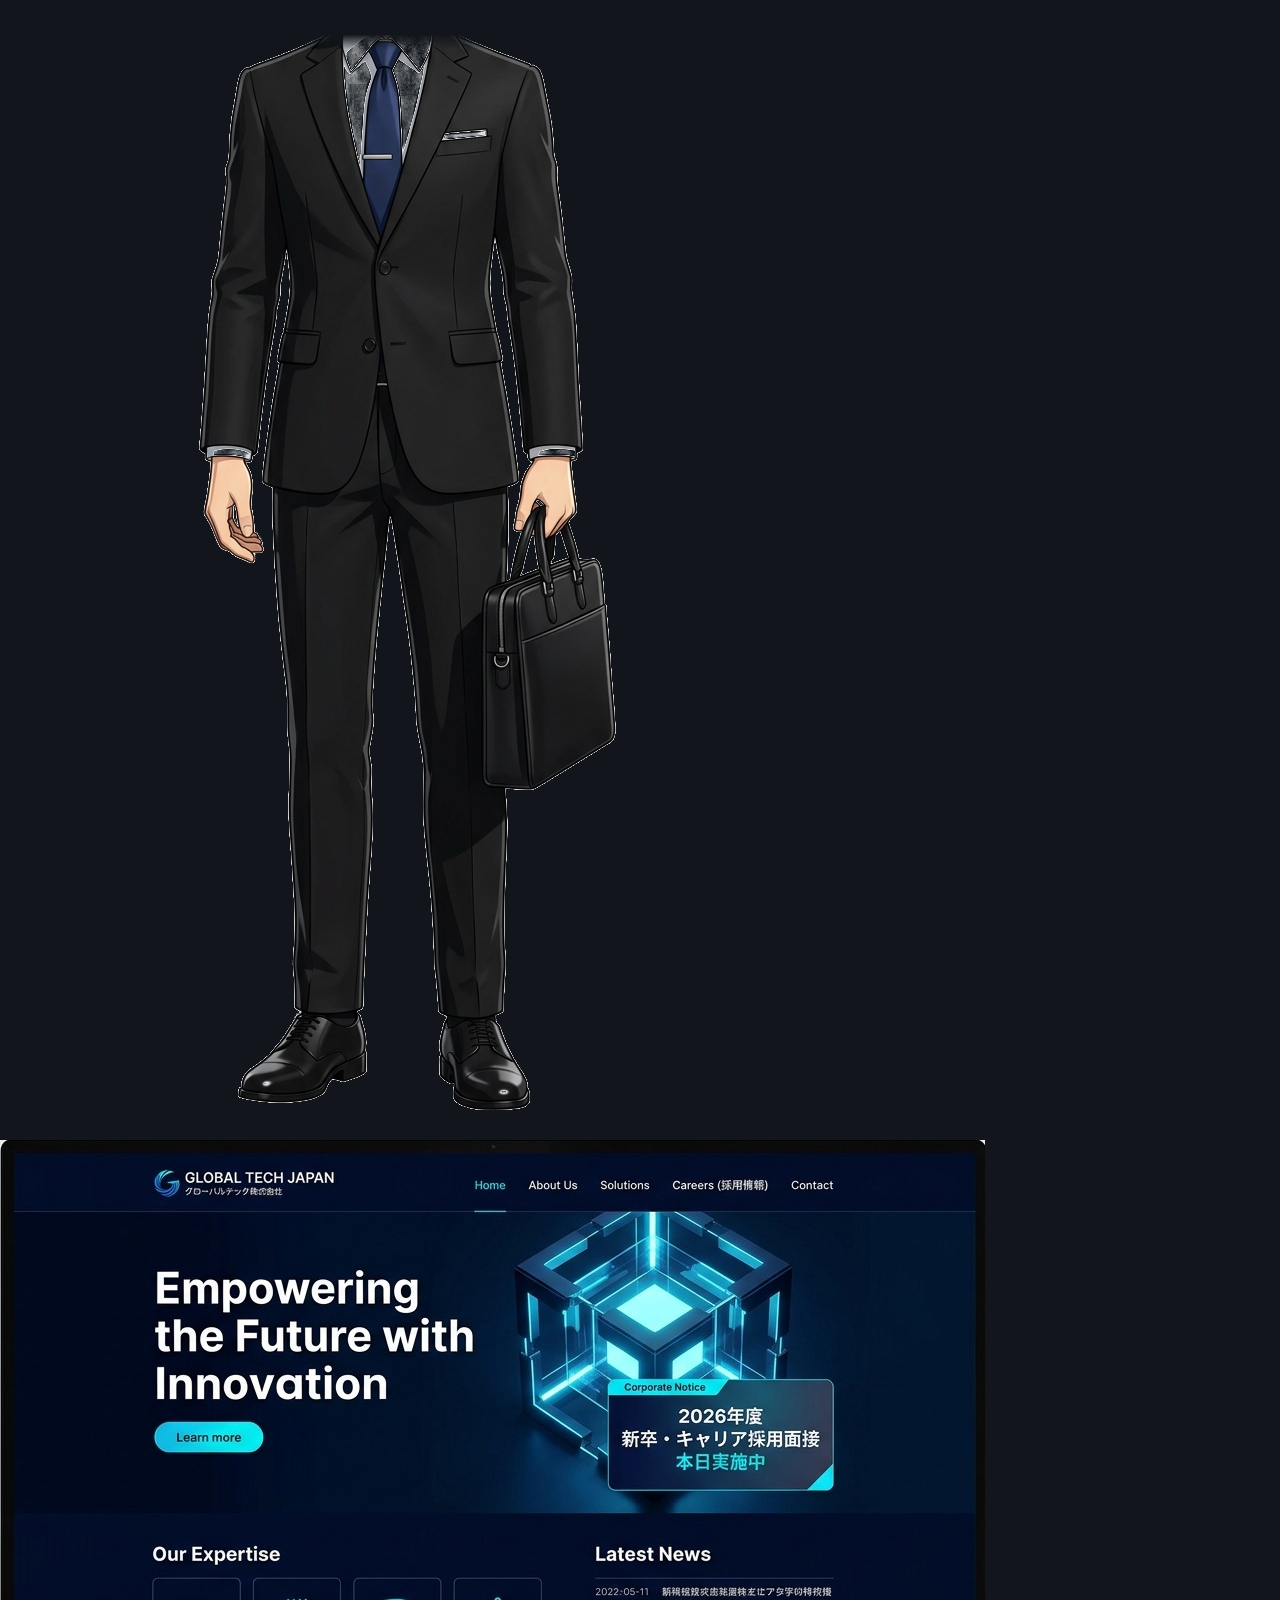
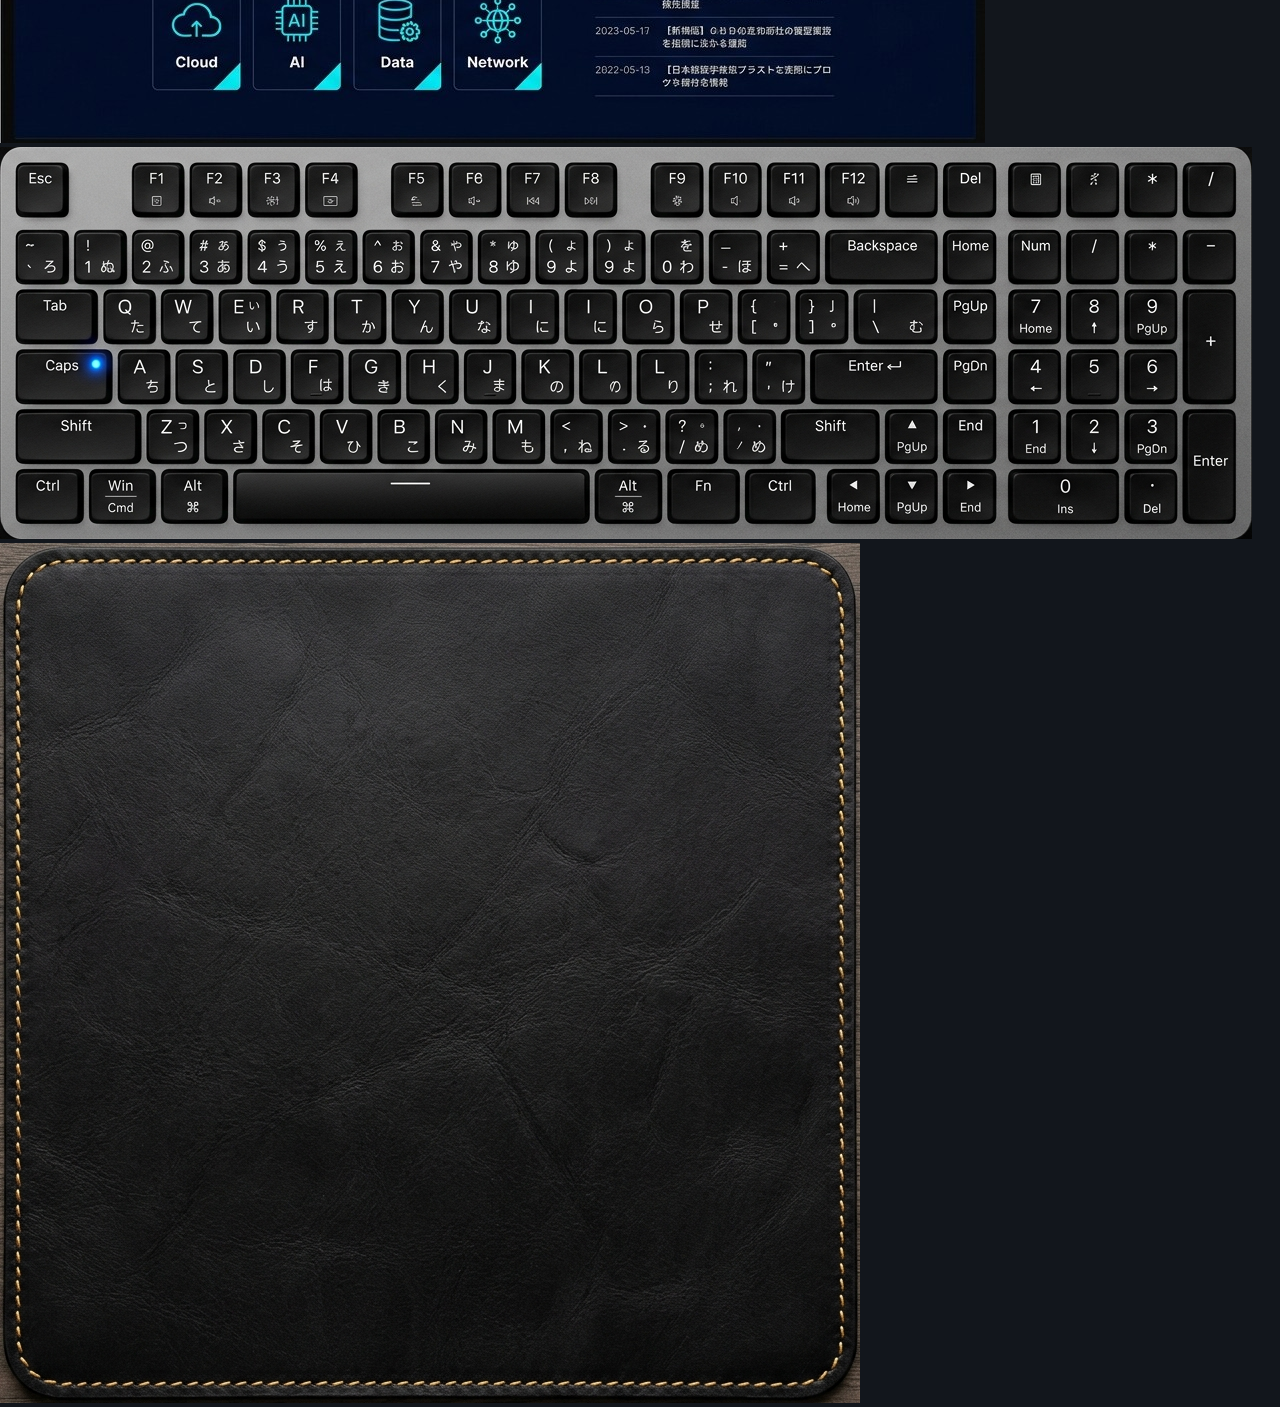
==== commit fa85c378: "feat: audio WAV encoder, 3D speech bubble subtitles, realtime clock, VR remote analog calibration & " ====
--- a/index.html
+++ b/index.html
@@ -9,24 +9,25 @@
     <script src="https://aframe.io/releases/1.5.0/aframe.min.js"></script>
 
     <!-- Stylesheet UI & HUD -->
-    <link rel="stylesheet" href="css/style.css?v=6.3">
+    <link rel="stylesheet" href="css/style.css?v=7.3">
 
     <!-- Modul JavaScript & Logika Interaksi -->
     <script src="js/audio.js"></script>
     <script src="js/collision.js?v=2.0"></script>
-    <script src="js/interaction.js?v=5.3"></script>
-    <script src="js/components/mobile-controls.js?v=3.3"></script>
-    <script src="js/components/gate-screen.js?v=3.3"></script>
+    <script src="js/interaction.js?v=6.0"></script>
+    <script src="js/components/mobile-controls.js?v=3.8"></script>
+    <script src="js/components/gate-screen.js?v=4.3"></script>
     <script src="js/components/manner-evaluator.js?v=1.0"></script>
-    <script src="js/components/video-player.js?v=2.1"></script>
-    <script src="js/components/npc-interviewers.js?v=5.0"></script>
-    <script src="js/components/voice-recorder.js?v=1.2"></script>
+    <script src="js/components/video-player.js?v=2.3"></script>
+    <script src="js/components/npc-interviewers.js?v=6.3"></script>
+    <script src="js/components/npc-receptionist.js?v=1.8"></script>
+    <script src="js/components/voice-recorder.js?v=1.5"></script>
     <script src="js/components/dracaena.js"></script>
     <script src="js/components/books.js"></script>
-    <script src="js/components/japanese-signs.js?v=2.1"></script>
-    <script src="js/components/player.js?v=4.2"></script>
-    <script src="js/components/mirror.js?v=8.2"></script>
-    <script src="js/scene-loader.js?v=2.0"></script>
+    <script src="js/components/japanese-signs.js?v=2.3"></script>
+    <script src="js/components/player.js?v=4.5"></script>
+    <script src="js/components/mirror.js?v=8.3"></script>
+    <script src="js/scene-loader.js?v=2.6"></script>
 </head>
 <body>
 
@@ -36,7 +37,7 @@
     <div class="reticle-dot"></div>
 
     <!-- 3D VR Scene -->
-    <a-scene background="color: #080c16" renderer="antialias: true; colorManagement: true;" vr-mode-ui="enabled: false">
+    <a-scene background="color: #080c16" renderer="antialias: true; colorManagement: true;" vr-mode-ui="enabled: false" keyboard-shortcuts="enterVR: false">
 
         <!-- ASSETS & MATERIAL REUSABLE -->
         <a-assets>
--- a/css/style.css
+++ b/css/style.css
@@ -132,7 +132,9 @@
     top: 0;
     left: 0;
     width: 100vw;
+    width: 100dvw;
     height: 100vh;
+    height: 100dvh;
     background: rgba(8, 12, 22, 0.94);
     backdrop-filter: blur(14px);
     -webkit-backdrop-filter: blur(14px);
@@ -142,8 +144,15 @@
     align-items: center;
     padding: 20px;
     box-sizing: border-box;
+    overflow-x: hidden;
     overflow-y: auto;
     transition: opacity 0.3s ease;
+    scrollbar-width: none;
+    -ms-overflow-style: none;
+}
+
+#gate-screen::-webkit-scrollbar {
+    display: none;
 }
 
 #gate-screen.gate-fade-out {
@@ -164,6 +173,23 @@
     margin: auto;
     max-height: 96dvh;
     overflow-y: auto;
+    overflow-x: hidden;
+    transition: opacity 0.3s ease, transform 0.3s ease;
+    scrollbar-width: thin;
+    scrollbar-color: rgba(56, 189, 248, 0.25) transparent;
+}
+
+.gate-card.gate-step-hidden {
+    display: none !important;
+    opacity: 0;
+    pointer-events: none;
+}
+
+.gate-card.gate-step-visible {
+    display: block !important;
+    opacity: 1;
+    transform: scale(1);
+    animation: gateFadeIn 0.32s ease-out;
 }
 
 .gate-step-panel {
@@ -192,6 +218,354 @@
         opacity: 1;
         transform: translateY(0);
     }
+}
+
+/* ==========================================================================
+   FULLSCREEN MINIMALIST PRELOADER & ENLARGED 3D GYROSCOPE
+   ========================================================================== */
+.fullscreen-loader-overlay {
+    position: fixed;
+    top: 0;
+    left: 0;
+    width: 100vw;
+    width: 100dvw;
+    height: 100vh;
+    height: 100dvh;
+    background: radial-gradient(ellipse at 50% 45%, #0e172a 0%, #070a14 65%, #020408 100%);
+    display: flex !important;
+    align-items: center;
+    justify-content: center;
+    z-index: 10005;
+    transition: opacity 0.5s cubic-bezier(0.16, 1, 0.3, 1), visibility 0.5s ease;
+    pointer-events: all;
+    overflow: hidden;
+}
+
+.fullscreen-loader-overlay.gate-step-hidden {
+    opacity: 0 !important;
+    visibility: hidden !important;
+    pointer-events: none !important;
+}
+
+.fullscreen-loader-overlay.gate-step-visible {
+    opacity: 1 !important;
+    visibility: visible !important;
+    pointer-events: all !important;
+}
+
+.fullscreen-loader-content {
+    display: flex;
+    flex-direction: column;
+    align-items: center;
+    justify-content: center;
+    text-align: center;
+    user-select: none;
+    animation: loaderContentFadeIn 0.8s cubic-bezier(0.16, 1, 0.3, 1);
+}
+
+@keyframes loaderContentFadeIn {
+    from {
+        opacity: 0;
+        transform: scale(0.95);
+    }
+    to {
+        opacity: 1;
+        transform: scale(1);
+    }
+}
+
+.fullscreen-loader-title {
+    margin: 0 0 22px 0;
+    font-size: 26px;
+    font-weight: 800;
+    letter-spacing: 0.16em;
+    color: #f8fafc;
+    text-transform: uppercase;
+    text-shadow: 0 2px 20px rgba(0, 0, 0, 0.8), 0 0 30px rgba(56, 189, 248, 0.25);
+    font-family: 'Inter', -apple-system, BlinkMacSystemFont, 'Segoe UI', Roboto, sans-serif;
+}
+
+.fullscreen-loader-title .hero-accent {
+    background: linear-gradient(135deg, #38bdf8 0%, #818cf8 100%);
+    -webkit-background-clip: text;
+    -webkit-text-fill-color: transparent;
+    filter: drop-shadow(0 0 16px rgba(56, 189, 248, 0.55));
+}
+
+.fullscreen-progress-track {
+    width: 220px;
+    height: 4px;
+    background: rgba(30, 41, 59, 0.7);
+    border-radius: 9999px;
+    overflow: hidden;
+    position: relative;
+    box-shadow: 0 0 10px rgba(0, 0, 0, 0.5), inset 0 1px 2px rgba(0, 0, 0, 0.6);
+    border: 1px solid rgba(56, 189, 248, 0.2);
+}
+
+.fullscreen-progress-fill {
+    height: 100%;
+    width: 0%;
+    background: linear-gradient(90deg, #0284c7 0%, #38bdf8 60%, #a5b4fc 100%);
+    border-radius: 9999px;
+    position: relative;
+    transition: width 0.28s cubic-bezier(0.16, 1, 0.3, 1);
+    box-shadow: 0 0 14px rgba(56, 189, 248, 0.85);
+}
+
+.progress-laser-glow {
+    position: absolute;
+    right: 0;
+    top: 0;
+    bottom: 0;
+    width: 18px;
+    background: #ffffff;
+    border-radius: 9999px;
+    box-shadow: 0 0 12px #ffffff, 0 0 20px #38bdf8;
+    animation: laserShimmer 1s infinite alternate;
+}
+
+/* 1. Visual 3D Gyroscope Hologram */
+.cinematic-gyro-stage {
+    position: relative;
+    width: 140px;
+    height: 140px;
+    margin: 0 auto 18px auto;
+    perspective: 800px;
+    display: flex;
+    align-items: center;
+    justify-content: center;
+}
+
+/* Versi Diperbesar Full-Screen (Large Gyroscope) */
+.cinematic-gyro-stage.large-gyro {
+    width: 260px;
+    height: 260px;
+    margin: 0 auto 32px auto;
+    perspective: 1000px;
+}
+
+.gyro-ambient-glow {
+    position: absolute;
+    width: 160px;
+    height: 160px;
+    border-radius: 50%;
+    background: radial-gradient(circle, rgba(56, 189, 248, 0.22) 0%, rgba(37, 99, 235, 0.08) 50%, transparent 75%);
+    filter: blur(12px);
+    pointer-events: none;
+    animation: ambientPulse 3s infinite ease-in-out;
+}
+
+.large-gyro .gyro-ambient-glow {
+    width: 320px;
+    height: 320px;
+    background: radial-gradient(circle, rgba(56, 189, 248, 0.32) 0%, rgba(37, 99, 235, 0.14) 50%, transparent 75%);
+    filter: blur(24px);
+}
+
+.gyro-ring {
+    position: absolute;
+    border-radius: 50%;
+    box-sizing: border-box;
+    pointer-events: none;
+}
+
+.gyro-ring.ring-1 {
+    width: 136px;
+    height: 136px;
+    border: 1.5px dashed rgba(56, 189, 248, 0.65);
+    box-shadow: 0 0 16px rgba(56, 189, 248, 0.35);
+    animation: gyroSpin1 12s linear infinite;
+    transform: rotateX(65deg) rotateZ(0deg);
+}
+
+.large-gyro .gyro-ring.ring-1 {
+    width: 250px;
+    height: 250px;
+    border: 2px dashed rgba(56, 189, 248, 0.75);
+    box-shadow: 0 0 26px rgba(56, 189, 248, 0.45);
+}
+
+.gyro-ring.ring-2 {
+    width: 112px;
+    height: 112px;
+    border: 1.8px solid rgba(129, 140, 248, 0.7);
+    border-top-color: #38bdf8;
+    border-bottom-color: transparent;
+    box-shadow: 0 0 20px rgba(99, 102, 241, 0.35);
+    animation: gyroSpin2 8s linear infinite reverse;
+    transform: rotateY(60deg) rotateZ(0deg);
+}
+
+.large-gyro .gyro-ring.ring-2 {
+    width: 210px;
+    height: 210px;
+    border: 2.4px solid rgba(129, 140, 248, 0.8);
+    border-top-color: #38bdf8;
+    border-bottom-color: transparent;
+    box-shadow: 0 0 30px rgba(99, 102, 241, 0.45);
+}
+
+.gyro-ring.ring-3 {
+    width: 88px;
+    height: 88px;
+    border: 2px solid rgba(56, 189, 248, 0.4);
+    border-left-color: #ffffff;
+    border-right-color: transparent;
+    animation: gyroSpin3 6s cubic-bezier(0.4, 0, 0.2, 1) infinite;
+    transform: rotateX(30deg) rotateY(45deg);
+}
+
+.large-gyro .gyro-ring.ring-3 {
+    width: 168px;
+    height: 168px;
+    border: 2.8px solid rgba(56, 189, 248, 0.55);
+    border-left-color: #ffffff;
+    border-right-color: transparent;
+}
+
+.gyro-radar-sweep {
+    position: absolute;
+    width: 130px;
+    height: 130px;
+    border-radius: 50%;
+    background: conic-gradient(from 0deg, rgba(56, 189, 248, 0.35) 0deg, transparent 65deg, transparent 360deg);
+    animation: radarSweep 2.8s linear infinite;
+    pointer-events: none;
+    mask-image: radial-gradient(circle, transparent 40%, black 70%);
+    -webkit-mask-image: radial-gradient(circle, transparent 40%, black 70%);
+}
+
+.large-gyro .gyro-radar-sweep {
+    width: 240px;
+    height: 240px;
+    background: conic-gradient(from 0deg, rgba(56, 189, 248, 0.4) 0deg, transparent 70deg, transparent 360deg);
+}
+
+.gyro-core-crest {
+    position: relative;
+    width: 52px;
+    height: 52px;
+    border-radius: 50%;
+    background: radial-gradient(circle at 35% 30%, #1e293b 0%, #090d16 100%);
+    border: 1.5px solid rgba(56, 189, 248, 0.6);
+    box-shadow: 0 0 22px rgba(56, 189, 248, 0.5), inset 0 0 10px rgba(56, 189, 248, 0.3);
+    display: flex;
+    align-items: center;
+    justify-content: center;
+    color: #38bdf8;
+    animation: corePulse 2.2s infinite ease-in-out;
+}
+
+.large-gyro .gyro-core-crest {
+    width: 96px;
+    height: 96px;
+    border: 2.5px solid rgba(56, 189, 248, 0.75);
+    box-shadow: 0 0 35px rgba(56, 189, 248, 0.6), inset 0 0 16px rgba(56, 189, 248, 0.4);
+}
+
+.gyro-core-crest svg {
+    width: 26px;
+    height: 26px;
+    filter: drop-shadow(0 0 6px #38bdf8);
+}
+
+.large-gyro .gyro-core-crest svg {
+    width: 48px;
+    height: 48px;
+    filter: drop-shadow(0 0 10px #38bdf8);
+}
+
+/* Badge GPU Ready di Step 1 & Step 2 */
+.engine-ready-badge {
+    display: inline-flex;
+    align-items: center;
+    gap: 7px;
+    background: rgba(20, 83, 45, 0.25);
+    border: 1px solid rgba(74, 222, 128, 0.3);
+    color: #86efac;
+    font-size: 11px;
+    font-weight: 600;
+    padding: 6px 14px;
+    border-radius: 9999px;
+    margin-top: 14px;
+    letter-spacing: 0.2px;
+}
+
+.engine-dot-pulse {
+    width: 6px;
+    height: 6px;
+    border-radius: 50%;
+    background: #4ade80;
+    box-shadow: 0 0 8px #4ade80;
+    animation: dotPulseLive 1.5s infinite;
+}
+
+/* Keyframes Animasi */
+@keyframes gyroSpin1 {
+    0% { transform: rotateX(65deg) rotateZ(0deg); }
+    100% { transform: rotateX(65deg) rotateZ(360deg); }
+}
+
+@keyframes gyroSpin2 {
+    0% { transform: rotateY(60deg) rotateZ(0deg); }
+    100% { transform: rotateY(60deg) rotateZ(360deg); }
+}
+
+@keyframes gyroSpin3 {
+    0% { transform: rotateX(30deg) rotateY(45deg) rotateZ(0deg); }
+    100% { transform: rotateX(30deg) rotateY(45deg) rotateZ(360deg); }
+}
+
+@keyframes radarSweep {
+    0% { transform: rotate(0deg); }
+    100% { transform: rotate(360deg); }
+}
+
+@keyframes corePulse {
+    0%, 100% { transform: scale(1); box-shadow: 0 0 16px rgba(56, 189, 248, 0.45); }
+    50% { transform: scale(1.08); box-shadow: 0 0 28px rgba(56, 189, 248, 0.85); }
+}
+
+@keyframes ambientPulse {
+    0%, 100% { transform: scale(0.95); opacity: 0.6; }
+    50% { transform: scale(1.1); opacity: 1; }
+}
+
+@keyframes dotPulseLive {
+    0%, 100% { opacity: 1; transform: scale(1); }
+    50% { opacity: 0.4; transform: scale(0.85); }
+}
+
+@keyframes laserShimmer {
+    0% { opacity: 0.8; transform: scaleX(0.8); }
+    100% { opacity: 1; transform: scaleX(1.3); }
+}
+
+@keyframes btnGlowPulse {
+    0%, 100% { box-shadow: 0 0 16px rgba(34, 197, 94, 0.4); }
+    50% { box-shadow: 0 0 28px rgba(34, 197, 94, 0.8); }
+}
+
+/* Responsive adjustment for Mobile */
+@media (max-width: 680px), (max-height: 540px) {
+    .cinematic-gyro-stage.large-gyro {
+        width: 190px;
+        height: 190px;
+        margin-bottom: 22px;
+    }
+    .large-gyro .gyro-ambient-glow {
+        width: 230px;
+        height: 230px;
+    }
+    .large-gyro .gyro-ring.ring-1 { width: 184px; height: 184px; }
+    .large-gyro .gyro-ring.ring-2 { width: 154px; height: 154px; }
+    .large-gyro .gyro-ring.ring-3 { width: 124px; height: 124px; }
+    .large-gyro .gyro-radar-sweep { width: 176px; height: 176px; }
+    .large-gyro .gyro-core-crest { width: 72px; height: 72px; }
+    .large-gyro .gyro-core-crest svg { width: 36px; height: 36px; }
+    .fullscreen-loader-title { font-size: 20px; letter-spacing: 0.12em; margin-bottom: 18px; }
+    .fullscreen-progress-track { width: 170px; height: 3.5px; }
 }
 
 .gate-header {
@@ -908,7 +1282,7 @@
    ========================================================================== */
 #action-toast {
     position: fixed;
-    bottom: 90px;
+    bottom: 112px;
     left: 50%;
     transform: translateX(-50%) translateY(16px);
     opacity: 0;
@@ -938,11 +1312,9 @@
 }
 
 /* ==========================================================================
-   RESPONSIVE DESIGN FOR SMARTPHONES & LANDSCAPE
+   RESPONSIVE DESIGN 1: MOBILE PORTRAIT (HP Layar Tegak)
    ========================================================================== */
-@media (max-width: 680px) {
-
-
+@media (max-width: 680px) and (min-height: 521px) {
     .device-choice-grid {
         grid-template-columns: 1fr;
         gap: 10px;
@@ -1072,6 +1444,293 @@
     .xbox-sublabel {
         font-size: 7.5px;
         letter-spacing: 0.2px;
+    }
+}
+
+/* ==========================================================================
+   RESPONSIVE DESIGN 2: MOBILE LANDSCAPE & SHORT VIEWPORTS (HP Mode Miring)
+   Mengatasi clipping, overflow vertikal, scrollbar, dan tombol tertutup
+   ========================================================================== */
+@media (max-height: 520px), (orientation: landscape) and (max-height: 560px) {
+    /* 1. Modal Dialog & Container */
+    #gate-screen {
+        padding: 8px 12px !important;
+        align-items: center !important;
+        overflow-y: auto !important;
+        overflow-x: hidden !important;
+    }
+
+    /* 2. Loading Screen Minimalis (Gyroscope Skala Kompak Vertikal) */
+    .cinematic-gyro-stage.large-gyro {
+        width: 118px !important;
+        height: 118px !important;
+        margin: 0 auto 8px auto !important;
+    }
+
+    .large-gyro .gyro-ambient-glow {
+        width: 140px !important;
+        height: 140px !important;
+        filter: blur(14px) !important;
+    }
+
+    .large-gyro .gyro-ring.ring-1 { width: 114px !important; height: 114px !important; }
+    .large-gyro .gyro-ring.ring-2 { width: 94px !important; height: 94px !important; }
+    .large-gyro .gyro-ring.ring-3 { width: 74px !important; height: 74px !important; }
+    .large-gyro .gyro-radar-sweep { width: 108px !important; height: 108px !important; }
+
+    .large-gyro .gyro-core-crest {
+        width: 44px !important;
+        height: 44px !important;
+    }
+
+    .large-gyro .gyro-core-crest svg {
+        width: 22px !important;
+        height: 22px !important;
+    }
+
+    .fullscreen-loader-title {
+        font-size: 15px !important;
+        letter-spacing: 0.12em !important;
+        margin-bottom: 6px !important;
+    }
+
+    .fullscreen-progress-track {
+        width: 140px !important;
+        height: 3px !important;
+    }
+
+    /* 3. Kartu Modal Pilihan Device & Input Nama */
+    .gate-card {
+        max-width: 660px !important;
+        padding: 10px 18px !important;
+        border-radius: 12px !important;
+        margin: auto !important;
+        max-height: 96dvh !important;
+    }
+
+    .gate-header {
+        margin-bottom: 6px !important;
+    }
+
+    .gate-badge {
+        display: none !important; /* Hilangkan badge teks panjang di landscape agar muat di 1 layar */
+    }
+
+    .gate-title {
+        font-size: 15.5px !important;
+        margin-bottom: 2px !important;
+    }
+
+    .gate-subtitle {
+        font-size: 10.5px !important;
+        line-height: 1.25 !important;
+    }
+
+    .gate-body {
+        gap: 6px !important;
+    }
+
+    /* Step 1: Pilihan 3 Device Berjajar Horizontal */
+    .device-choice-grid {
+        grid-template-columns: repeat(3, 1fr) !important;
+        gap: 8px !important;
+        margin-top: 2px !important;
+    }
+
+    .device-choice-card {
+        flex-direction: column !important;
+        text-align: center !important;
+        padding: 6px 6px !important;
+        border-radius: 9px !important;
+    }
+
+    .device-choice-img-box {
+        width: 42px !important;
+        height: 42px !important;
+        margin-bottom: 3px !important;
+        padding: 3px !important;
+        border-radius: 7px !important;
+    }
+
+    .device-choice-img {
+        width: 34px !important;
+        height: 34px !important;
+    }
+
+    .device-choice-title {
+        font-size: 11px !important;
+        margin-bottom: 1px !important;
+    }
+
+    .device-choice-desc {
+        font-size: 9px !important;
+        min-height: unset !important;
+        line-height: 1.15 !important;
+        white-space: nowrap !important;
+        overflow: hidden !important;
+        text-overflow: ellipsis !important;
+        max-width: 100% !important;
+    }
+
+    .device-choice-btn {
+        margin-top: 3px !important;
+        padding: 2px 7px !important;
+        font-size: 9px !important;
+        border-radius: 4px !important;
+    }
+
+    .engine-ready-badge {
+        margin-top: 3px !important;
+        padding: 2px 10px !important;
+        font-size: 9.5px !important;
+    }
+
+    /* Step 2: Input Nama Peserta */
+    .step-nav-row {
+        margin-bottom: 4px !important;
+        flex-direction: row !important;
+        justify-content: space-between !important;
+        align-items: center !important;
+    }
+
+    .btn-gate-back {
+        padding: 3px 8px !important;
+        font-size: 10px !important;
+    }
+
+    .selected-device-pill {
+        flex-direction: row !important;
+        align-items: center !important;
+        justify-content: space-between !important;
+        padding: 4px 12px !important;
+        margin-bottom: 4px !important;
+    }
+
+    .selected-device-pill .pill-label {
+        font-size: 10.5px !important;
+    }
+
+    .selected-device-pill .pill-value {
+        font-size: 11px !important;
+        gap: 6px !important;
+    }
+
+    .selected-device-pill .pill-thumb {
+        width: 18px !important;
+        height: 18px !important;
+    }
+
+    .gate-form-group {
+        gap: 2px !important;
+    }
+
+    .gate-label {
+        font-size: 10.5px !important;
+    }
+
+    .gate-input {
+        padding: 5px 10px 5px 32px !important;
+        font-size: 12.5px !important;
+        height: 32px !important;
+    }
+
+    .input-icon {
+        left: 8px !important;
+    }
+
+    .input-icon svg {
+        width: 13px !important;
+        height: 13px !important;
+    }
+
+    .session-info {
+        display: none !important; /* Disembunyikan di landscape agar tombol start tetap di dalam viewport */
+    }
+
+    .gate-footer {
+        margin-top: 6px !important;
+    }
+
+    .btn-start-simulation {
+        padding: 7px 12px !important;
+        font-size: 12px !important;
+    }
+
+    /* 4. In-Game HUD & Mobile Controls di Landscape */
+    #virtual-joystick-zone {
+        bottom: 10px !important;
+        left: 12px !important;
+        gap: 2px !important;
+    }
+
+    #joystick-base {
+        width: 82px !important;
+        height: 82px !important;
+    }
+
+    #joystick-stick {
+        width: 32px !important;
+        height: 32px !important;
+    }
+
+    .joystick-label {
+        font-size: 8.5px !important;
+    }
+
+    #mobile-action-buttons {
+        bottom: 8px !important;
+        right: 10px !important;
+    }
+
+    .xbox-pad-plate {
+        width: 112px !important;
+        height: 112px !important;
+        grid-template-columns: repeat(3, 33px) !important;
+        grid-template-rows: repeat(3, 33px) !important;
+        gap: 2px !important;
+        padding: 2px !important;
+    }
+
+    .xbox-btn,
+    .mob-btn {
+        width: 33px !important;
+        height: 33px !important;
+    }
+
+    .xbox-letter {
+        font-size: 13px !important;
+    }
+
+    .xbox-sublabel {
+        font-size: 6.5px !important;
+    }
+
+    .xbox-center-dot {
+        width: 14px !important;
+        height: 14px !important;
+    }
+
+    #top-nav-controls {
+        top: 6px !important;
+        right: 8px !important;
+        gap: 5px !important;
+    }
+
+    .user-chip {
+        padding: 3px 7px !important;
+        font-size: 10px !important;
+    }
+
+    .nav-btn {
+        padding: 3px 7px !important;
+        font-size: 10px !important;
+    }
+
+    #mobile-swipe-guide {
+        top: 42px !important;
+        right: 10px !important;
+        font-size: 9.5px !important;
+        padding: 3px 8px !important;
     }
 }
 
@@ -1527,14 +2186,15 @@
 
 /* ==========================================================================
    SUBTITLE & DIALOGUE OVERLAY NPC PEWAWANCARA (CLEAN FLOATING TEXT, 2 LAYER)
+   Mendukung Mode Normal (Tengah Bawah) & Mode VR Stereoskopik (Bawah Kamera Kiri & Kanan)
    ========================================================================== */
 #npc-dialogue-overlay {
     position: fixed;
-    bottom: 24px;
+    bottom: 22px;
     left: 50%;
     transform: translateX(-50%);
     width: 90%;
-    max-width: 380px; /* Pas di tengah antara virtual joystick (kiri) dan tombol Xbox (kanan) */
+    max-width: 420px;
     background: transparent !important;
     border: none !important;
     border-radius: 0 !important;
@@ -1557,7 +2217,49 @@
     display: flex;
 }
 
-/* Layer 1 (Atas): Nama Pewawancara */
+.npc-sub-pane {
+    display: flex;
+    flex-direction: column;
+    align-items: center;
+    gap: 2px;
+    width: 100%;
+    text-align: center;
+}
+
+.npc-sub-pane-right {
+    display: none;
+}
+
+/* Mode VR Stereoskopik: Teks dialog muncul tepat di bawah masing-masing kamera kiri (25%) & kanan (75%) */
+body.vr-stereo-mode #npc-dialogue-overlay {
+    left: 0 !important;
+    right: 0 !important;
+    width: 100vw !important;
+    max-width: none !important;
+    transform: none !important;
+    bottom: 20px !important;
+}
+
+body.vr-stereo-mode .npc-sub-pane-left {
+    position: absolute;
+    bottom: 0;
+    left: 25%;
+    transform: translateX(-50%);
+    width: 44vw;
+    max-width: 360px;
+}
+
+body.vr-stereo-mode .npc-sub-pane-right {
+    display: flex;
+    position: absolute;
+    bottom: 0;
+    left: 75%;
+    transform: translateX(-50%);
+    width: 44vw;
+    max-width: 360px;
+}
+
+/* Layer 1 (Atas): Nama Pembicara NPC */
 .npc-sub-header {
     display: flex;
     justify-content: center;
@@ -1607,6 +2309,15 @@
          0    0   10px rgba(0, 0, 0, 0.85);
 }
 
+body.vr-stereo-mode .npc-sub-speaker {
+    font-size: 10.5px;
+}
+
+body.vr-stereo-mode .npc-sub-jp {
+    font-size: 12.5px;
+    line-height: 1.38;
+}
+
 /* Sembunyikan terjemahan bahasa indonesia/romaji & tombol rekam audio bawah */
 .npc-sub-id,
 .npc-dialogue-actions,
@@ -1972,8 +2683,143 @@
     100% { opacity: 0; transform: translateX(-50%) translateY(-12px); visibility: hidden; }
 }
 
-
-
-
-
-
+/* ==========================================================================
+   PILIHAN PERTANYAAN RPG RESEPSIONIS (COMPACT BOTTOM RPG CHOICES - PURE JP)
+   Mendukung Mode Normal (Tengah Bawah) & Mode VR Stereoskopik (Bawah Kamera Kiri & Kanan)
+   ========================================================================== */
+#reception-menu-overlay {
+    position: fixed;
+    bottom: 14px;
+    left: 50%;
+    transform: translateX(-50%);
+    z-index: 10003;
+    display: none;
+    justify-content: center;
+    align-items: flex-end;
+    width: auto;
+    max-width: 340px;
+    pointer-events: none;
+}
+
+#reception-menu-overlay.active {
+    display: flex;
+    pointer-events: auto;
+}
+
+.reception-rpg-pane {
+    display: flex;
+    flex-direction: column;
+    gap: 4px;
+    width: 100%;
+    background: rgba(15, 23, 42, 0.88);
+    border: 1px solid rgba(148, 163, 184, 0.35);
+    border-radius: 6px;
+    padding: 6px;
+    box-shadow: 0 8px 24px rgba(0, 0, 0, 0.65);
+    box-sizing: border-box;
+    pointer-events: auto;
+}
+
+.reception-rpg-pane-right {
+    display: none;
+}
+
+/* Mode VR Stereoskopik: Pilihan RPG tampil di bawah masing-masing kamera kiri (25%) & kanan (75%) */
+body.vr-stereo-mode #reception-menu-overlay {
+    left: 0 !important;
+    right: 0 !important;
+    width: 100vw !important;
+    max-width: none !important;
+    transform: none !important;
+    bottom: 12px !important;
+}
+
+body.vr-stereo-mode .reception-rpg-pane-left {
+    position: absolute;
+    bottom: 0;
+    left: 25%;
+    transform: translateX(-50%);
+    width: 42vw;
+    max-width: 290px;
+}
+
+body.vr-stereo-mode .reception-rpg-pane-right {
+    display: flex;
+    position: absolute;
+    bottom: 0;
+    left: 75%;
+    transform: translateX(-50%);
+    width: 42vw;
+    max-width: 290px;
+}
+
+.reception-rpg-btn {
+    display: flex;
+    align-items: center;
+    gap: 7px;
+    width: 100%;
+    text-align: left;
+    background: rgba(30, 41, 59, 0.78);
+    border: 1px solid rgba(148, 163, 184, 0.22);
+    border-radius: 4px;
+    padding: 5px 9px;
+    color: #f8fafc;
+    font-family: 'Hiragino Kaku Gothic ProN', 'Yu Gothic', 'Meiryo', sans-serif;
+    font-size: 12px;
+    font-weight: 600;
+    line-height: 1.3;
+    cursor: pointer;
+    transition: background 0.12s ease, border-color 0.12s ease, transform 0.12s ease, box-shadow 0.12s ease;
+}
+
+.reception-rpg-btn:hover,
+.reception-rpg-btn:focus-visible {
+    background: rgba(3, 105, 161, 0.55);
+    border-color: #38bdf8;
+    outline: none;
+}
+
+.reception-rpg-btn.is-selected {
+    background: linear-gradient(90deg, rgba(2, 132, 199, 0.75) 0%, rgba(14, 116, 144, 0.55) 100%) !important;
+    border-color: #38bdf8 !important;
+    box-shadow: 0 0 12px rgba(56, 189, 248, 0.65), inset 0 0 6px rgba(56, 189, 248, 0.35);
+    transform: translateX(4px);
+}
+
+.rpg-choice-num {
+    color: #7dd3fc;
+    font-family: monospace;
+    font-size: 11.5px;
+    font-weight: 700;
+    flex-shrink: 0;
+}
+
+.rpg-choice-text {
+    color: #ffffff;
+    white-space: nowrap;
+    overflow: hidden;
+    text-overflow: ellipsis;
+}
+
+body.vr-stereo-mode .reception-rpg-btn {
+    padding: 4px 7px;
+    font-size: 11px;
+}
+
+@media (max-height: 520px), (max-width: 680px) {
+    #reception-menu-overlay {
+        bottom: 10px;
+        max-width: 300px;
+    }
+    .reception-rpg-btn {
+        padding: 4px 8px;
+        font-size: 11px;
+    }
+}
+
+
+
+
+
+
+
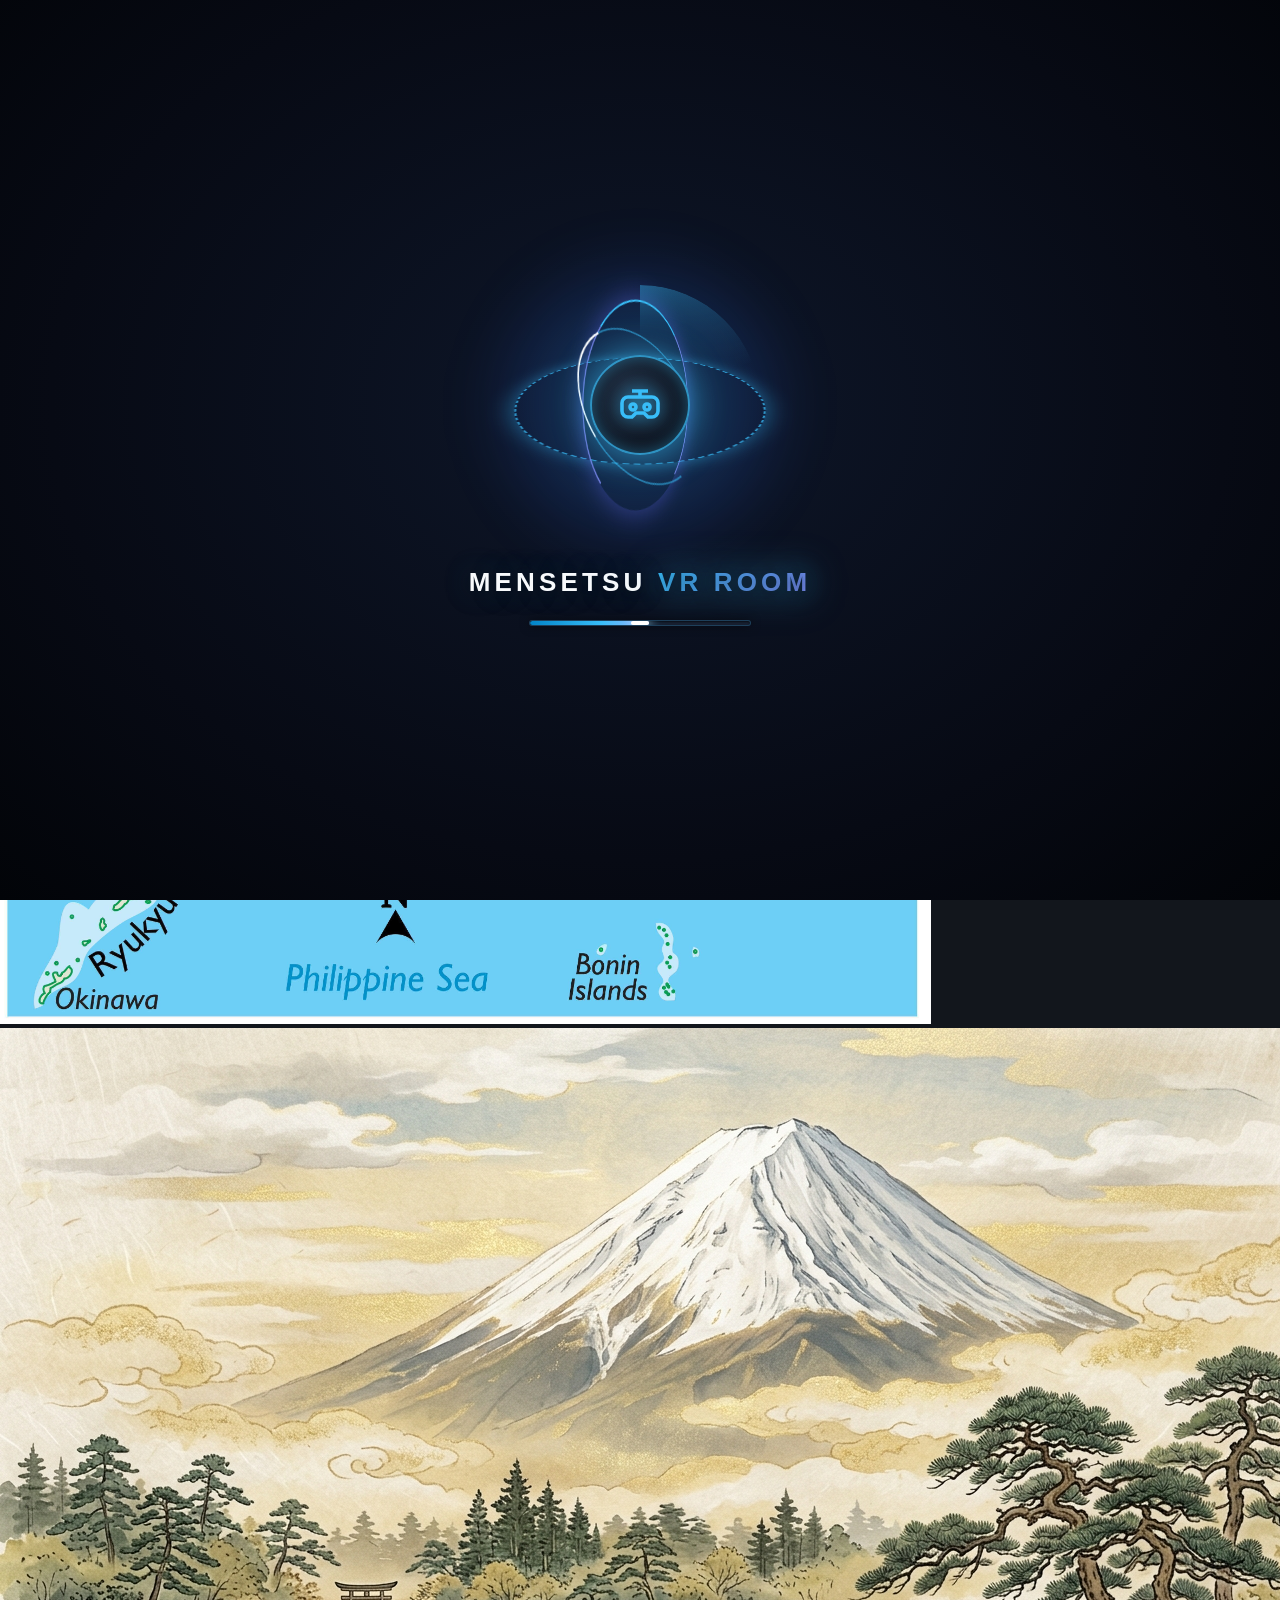
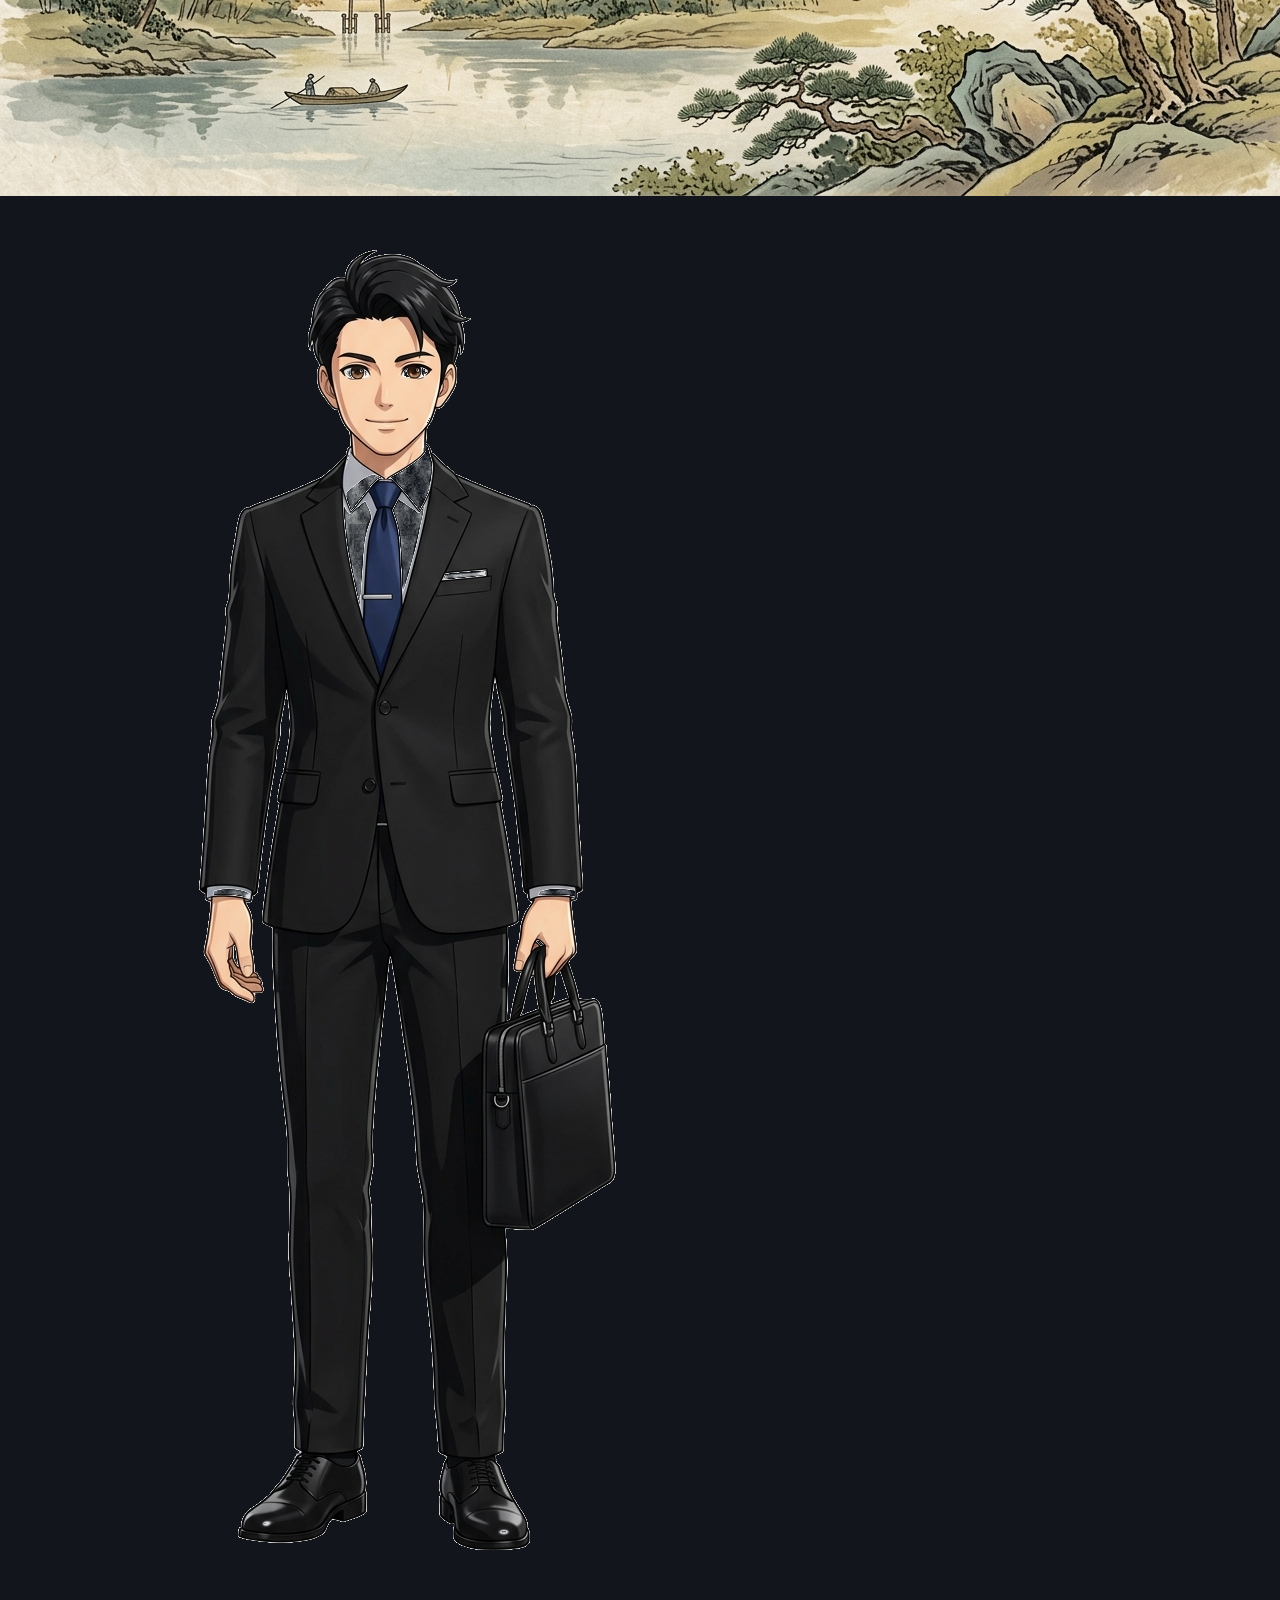
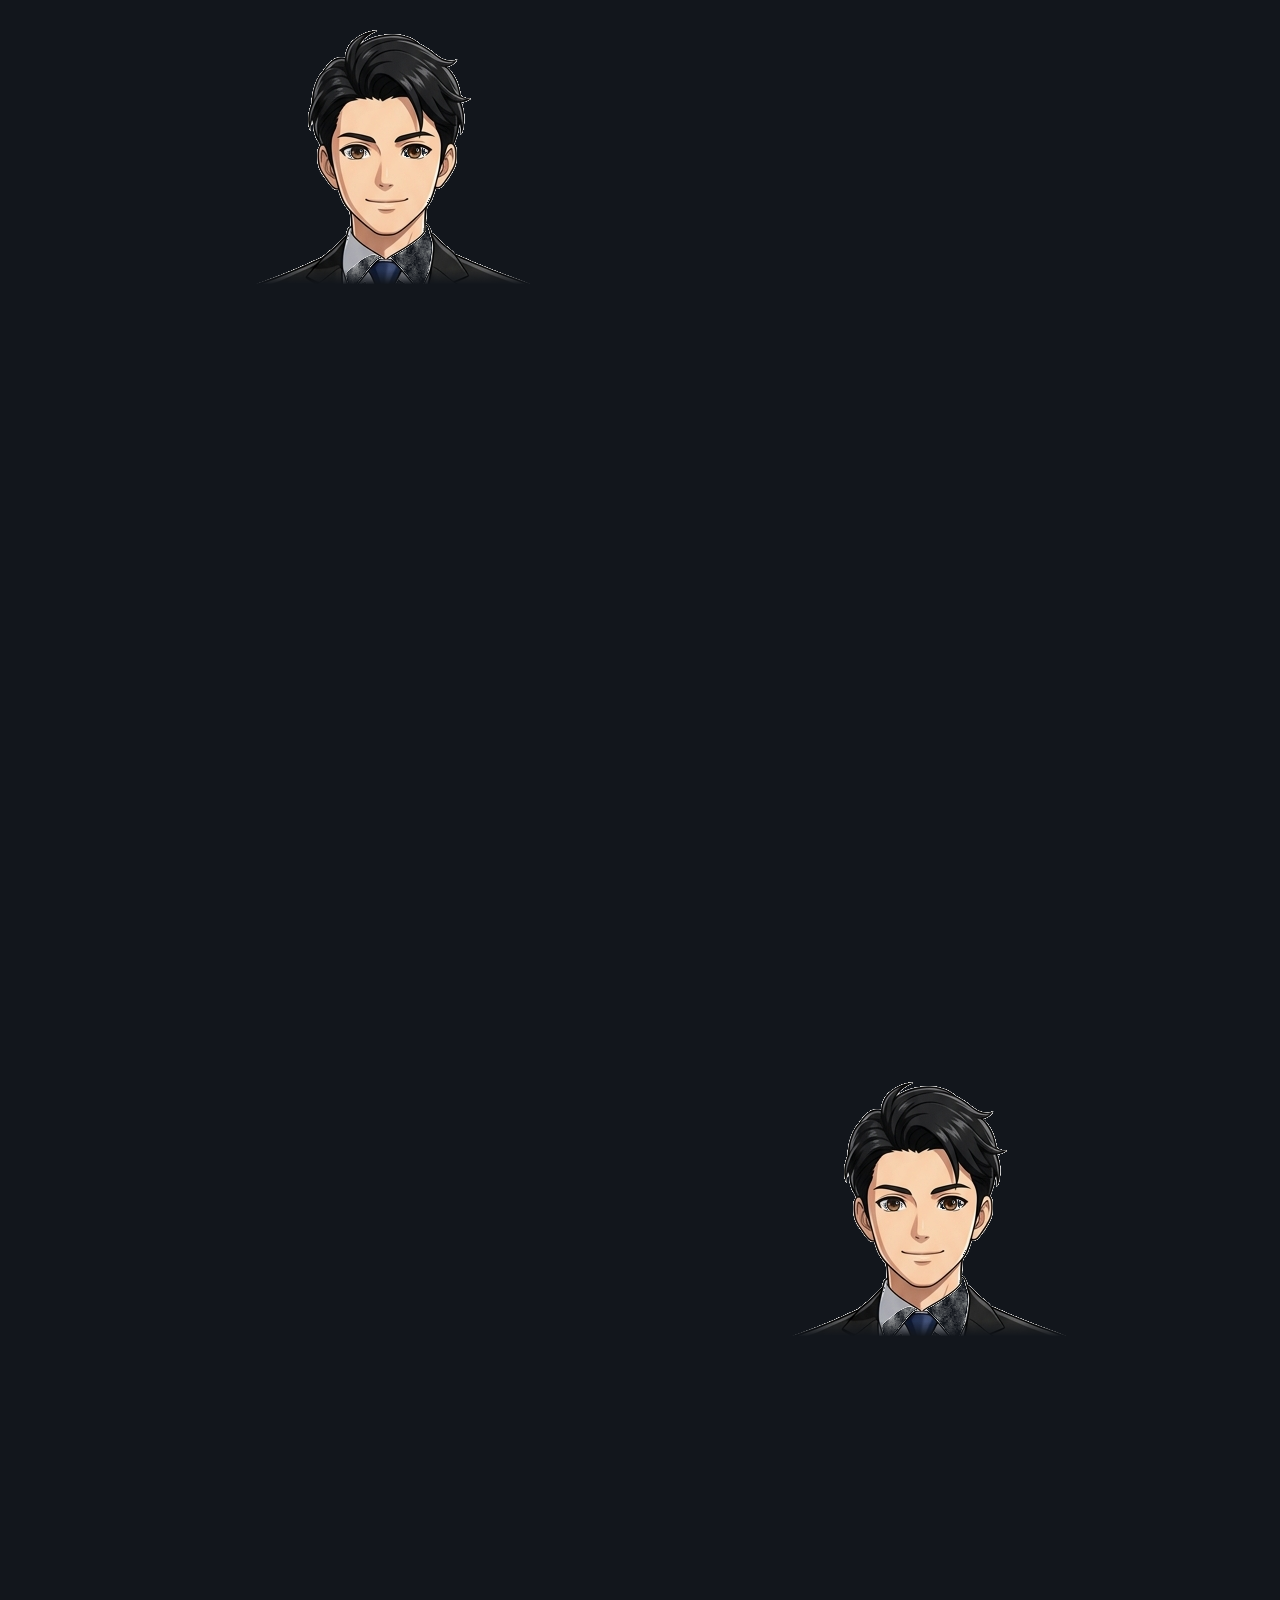
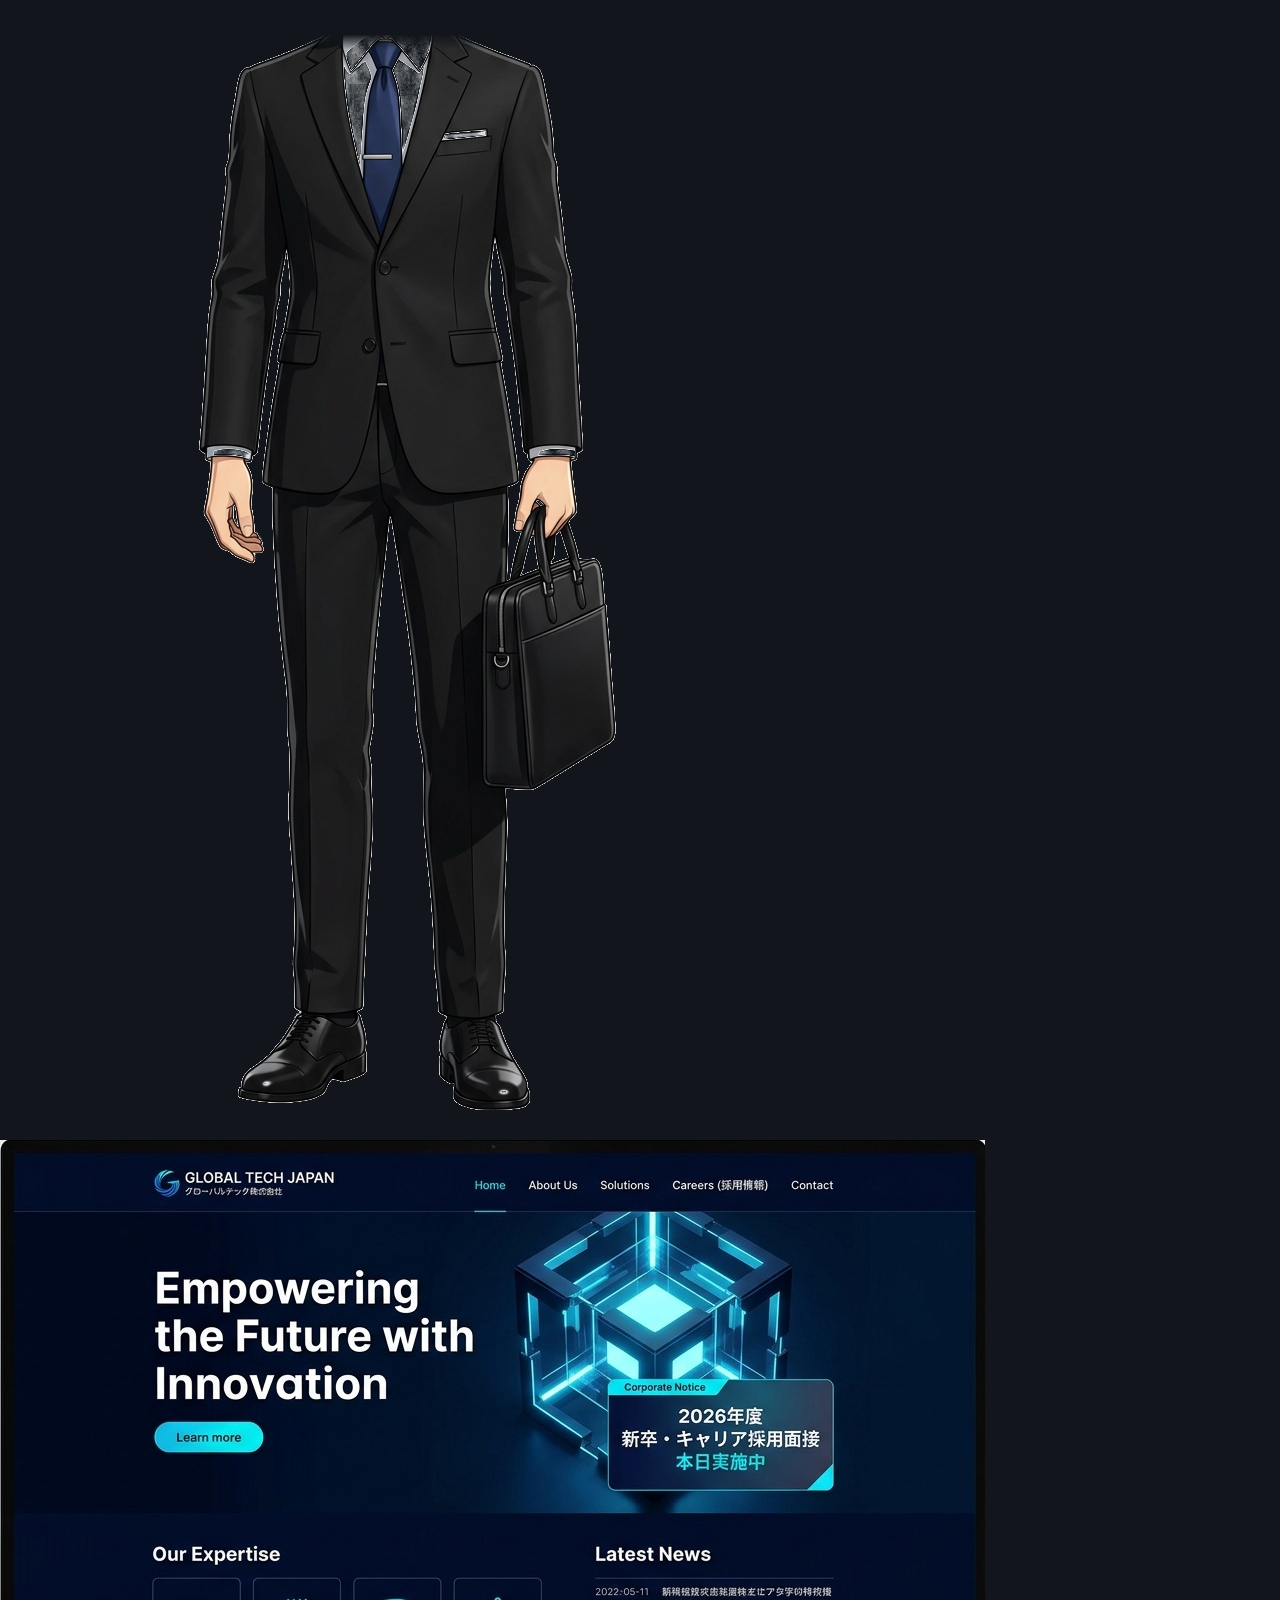
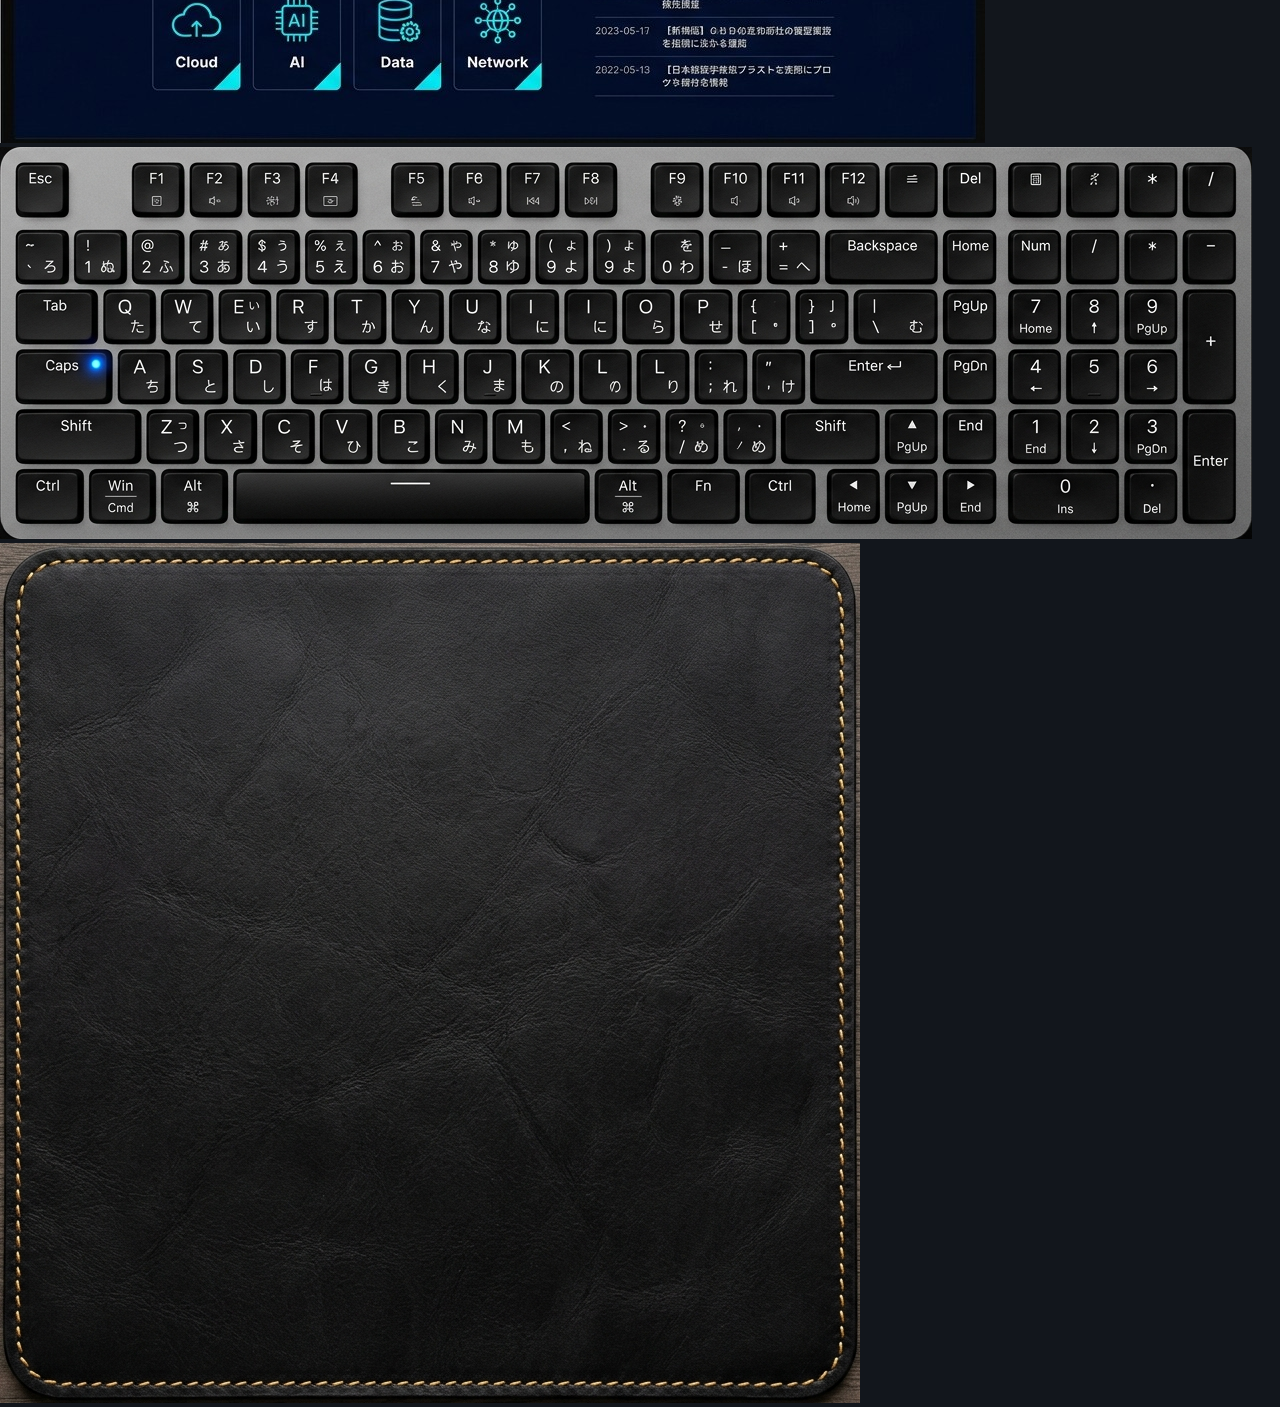
==== commit 4f93a6ff: "feat: upfront microphone permission onboarding step before device selection" ====
--- a/index.html
+++ b/index.html
@@ -9,19 +9,19 @@
     <script src="https://aframe.io/releases/1.5.0/aframe.min.js"></script>
 
     <!-- Stylesheet UI & HUD -->
-    <link rel="stylesheet" href="css/style.css?v=7.3">
+    <link rel="stylesheet" href="css/style.css?v=7.4">
 
     <!-- Modul JavaScript & Logika Interaksi -->
     <script src="js/audio.js"></script>
     <script src="js/collision.js?v=2.0"></script>
     <script src="js/interaction.js?v=6.0"></script>
+    <script src="js/components/voice-recorder.js?v=1.6"></script>
     <script src="js/components/mobile-controls.js?v=3.8"></script>
-    <script src="js/components/gate-screen.js?v=4.3"></script>
+    <script src="js/components/gate-screen.js?v=4.4"></script>
     <script src="js/components/manner-evaluator.js?v=1.0"></script>
     <script src="js/components/video-player.js?v=2.3"></script>
     <script src="js/components/npc-interviewers.js?v=6.3"></script>
     <script src="js/components/npc-receptionist.js?v=1.8"></script>
-    <script src="js/components/voice-recorder.js?v=1.5"></script>
     <script src="js/components/dracaena.js"></script>
     <script src="js/components/books.js"></script>
     <script src="js/components/japanese-signs.js?v=2.3"></script>
--- a/css/style.css
+++ b/css/style.css
@@ -738,6 +738,140 @@
     background: #2563eb;
     border-color: #3b82f6;
     color: #ffffff;
+}
+
+/* ==========================================================================
+   PERIZINAN MIKROFON UPFRONT (GATE STEP MIC)
+   ========================================================================== */
+.mic-permission-box {
+    background: rgba(30, 41, 59, 0.6);
+    border: 1.5px solid rgba(148, 163, 184, 0.25);
+    border-radius: 14px;
+    padding: 24px 18px;
+    display: flex;
+    flex-direction: column;
+    align-items: center;
+    text-align: center;
+    gap: 16px;
+    position: relative;
+    overflow: hidden;
+    backdrop-filter: blur(12px);
+    -webkit-backdrop-filter: blur(12px);
+}
+
+.mic-permission-icon-wrap {
+    position: relative;
+    width: 80px;
+    height: 80px;
+    display: flex;
+    align-items: center;
+    justify-content: center;
+    margin-bottom: 4px;
+}
+
+.mic-icon-circle {
+    width: 64px;
+    height: 64px;
+    border-radius: 50%;
+    background: radial-gradient(circle at 35% 30%, #1e293b 0%, #090d16 100%);
+    border: 2px solid #38bdf8;
+    box-shadow: 0 0 24px rgba(56, 189, 248, 0.45), inset 0 0 12px rgba(56, 189, 248, 0.25);
+    display: flex;
+    align-items: center;
+    justify-content: center;
+    color: #38bdf8;
+    transition: all 0.35s cubic-bezier(0.16, 1, 0.3, 1);
+    z-index: 2;
+}
+
+.mic-permission-icon-wrap.is-granted .mic-icon-circle {
+    border-color: #4ade80;
+    color: #4ade80;
+    box-shadow: 0 0 30px rgba(74, 222, 128, 0.55), inset 0 0 14px rgba(74, 222, 128, 0.3);
+    animation: micGrantedPop 0.4s ease-out;
+}
+
+.mic-permission-icon-wrap.is-denied .mic-icon-circle {
+    border-color: #ef4444;
+    color: #ef4444;
+    box-shadow: 0 0 25px rgba(239, 68, 68, 0.45), inset 0 0 12px rgba(239, 68, 68, 0.25);
+}
+
+.mic-pulse-ring,
+.mic-pulse-ring-2 {
+    position: absolute;
+    border-radius: 50%;
+    border: 1.5px solid rgba(56, 189, 248, 0.5);
+    width: 76px;
+    height: 76px;
+    animation: micRingPulse 2.4s infinite cubic-bezier(0.2, 0.8, 0.2, 1);
+    pointer-events: none;
+}
+
+.mic-pulse-ring-2 {
+    animation-delay: 1.2s;
+}
+
+.mic-permission-icon-wrap.is-granted .mic-pulse-ring,
+.mic-permission-icon-wrap.is-granted .mic-pulse-ring-2 {
+    border-color: rgba(74, 222, 128, 0.5);
+}
+
+.mic-permission-icon-wrap.is-denied .mic-pulse-ring,
+.mic-permission-icon-wrap.is-denied .mic-pulse-ring-2 {
+    display: none;
+}
+
+@keyframes micRingPulse {
+    0% { transform: scale(0.8); opacity: 0.9; }
+    100% { transform: scale(1.4); opacity: 0; }
+}
+
+@keyframes micGrantedPop {
+    0% { transform: scale(0.85); }
+    50% { transform: scale(1.12); }
+    100% { transform: scale(1); }
+}
+
+.mic-permission-info {
+    display: flex;
+    flex-direction: column;
+    gap: 6px;
+}
+
+.mic-status-title {
+    margin: 0;
+    font-size: 16px;
+    font-weight: 700;
+    color: #f8fafc;
+    letter-spacing: -0.01em;
+}
+
+.mic-status-desc {
+    margin: 0;
+    font-size: 12.5px;
+    color: #94a3b8;
+    line-height: 1.45;
+    max-width: 440px;
+}
+
+.btn-gate-skip {
+    background: transparent;
+    border: none;
+    color: #94a3b8;
+    font-size: 12px;
+    cursor: pointer;
+    padding: 6px 12px;
+    border-radius: 4px;
+    transition: color 0.2s ease;
+    text-decoration: underline;
+    text-underline-offset: 3px;
+    display: inline-block;
+    margin: 0 auto;
+}
+
+.btn-gate-skip:hover {
+    color: #f1f5f9;
 }
 
 /* Indikator Device Terpilih di Step 2 */
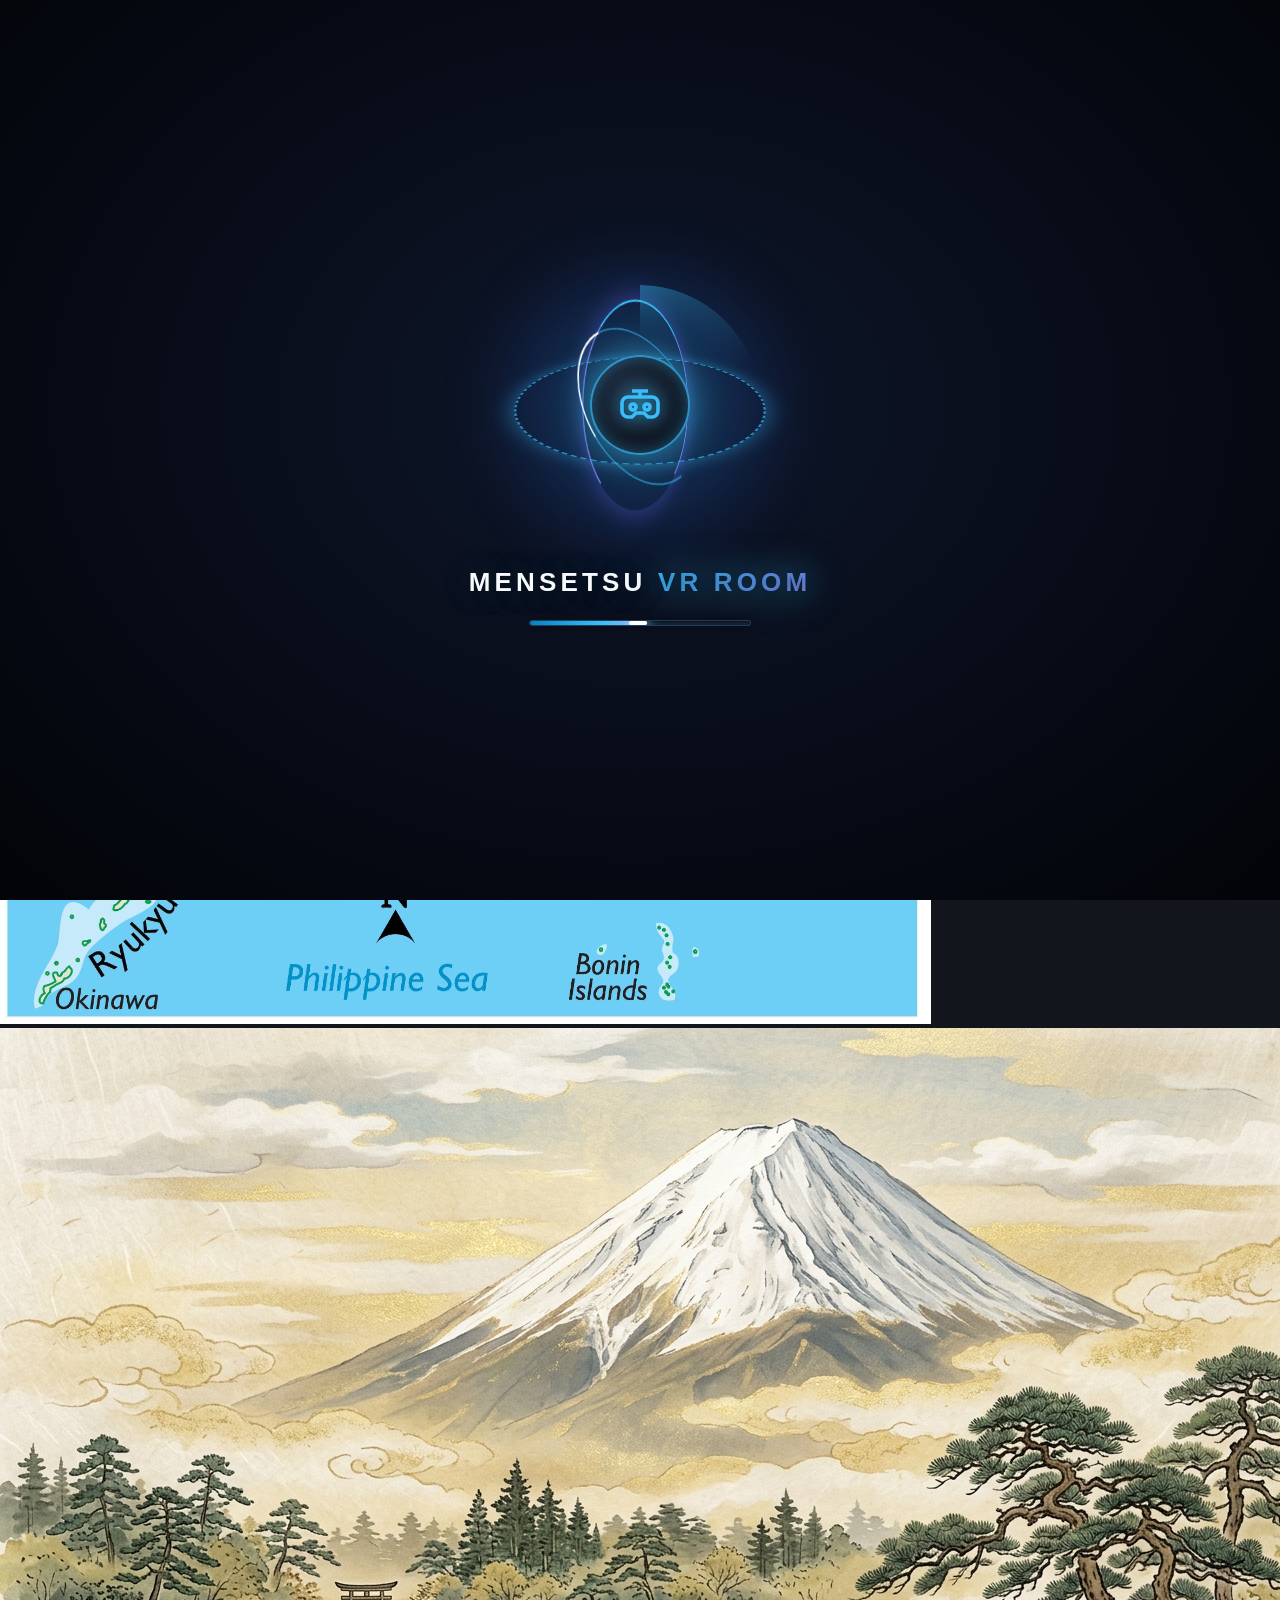
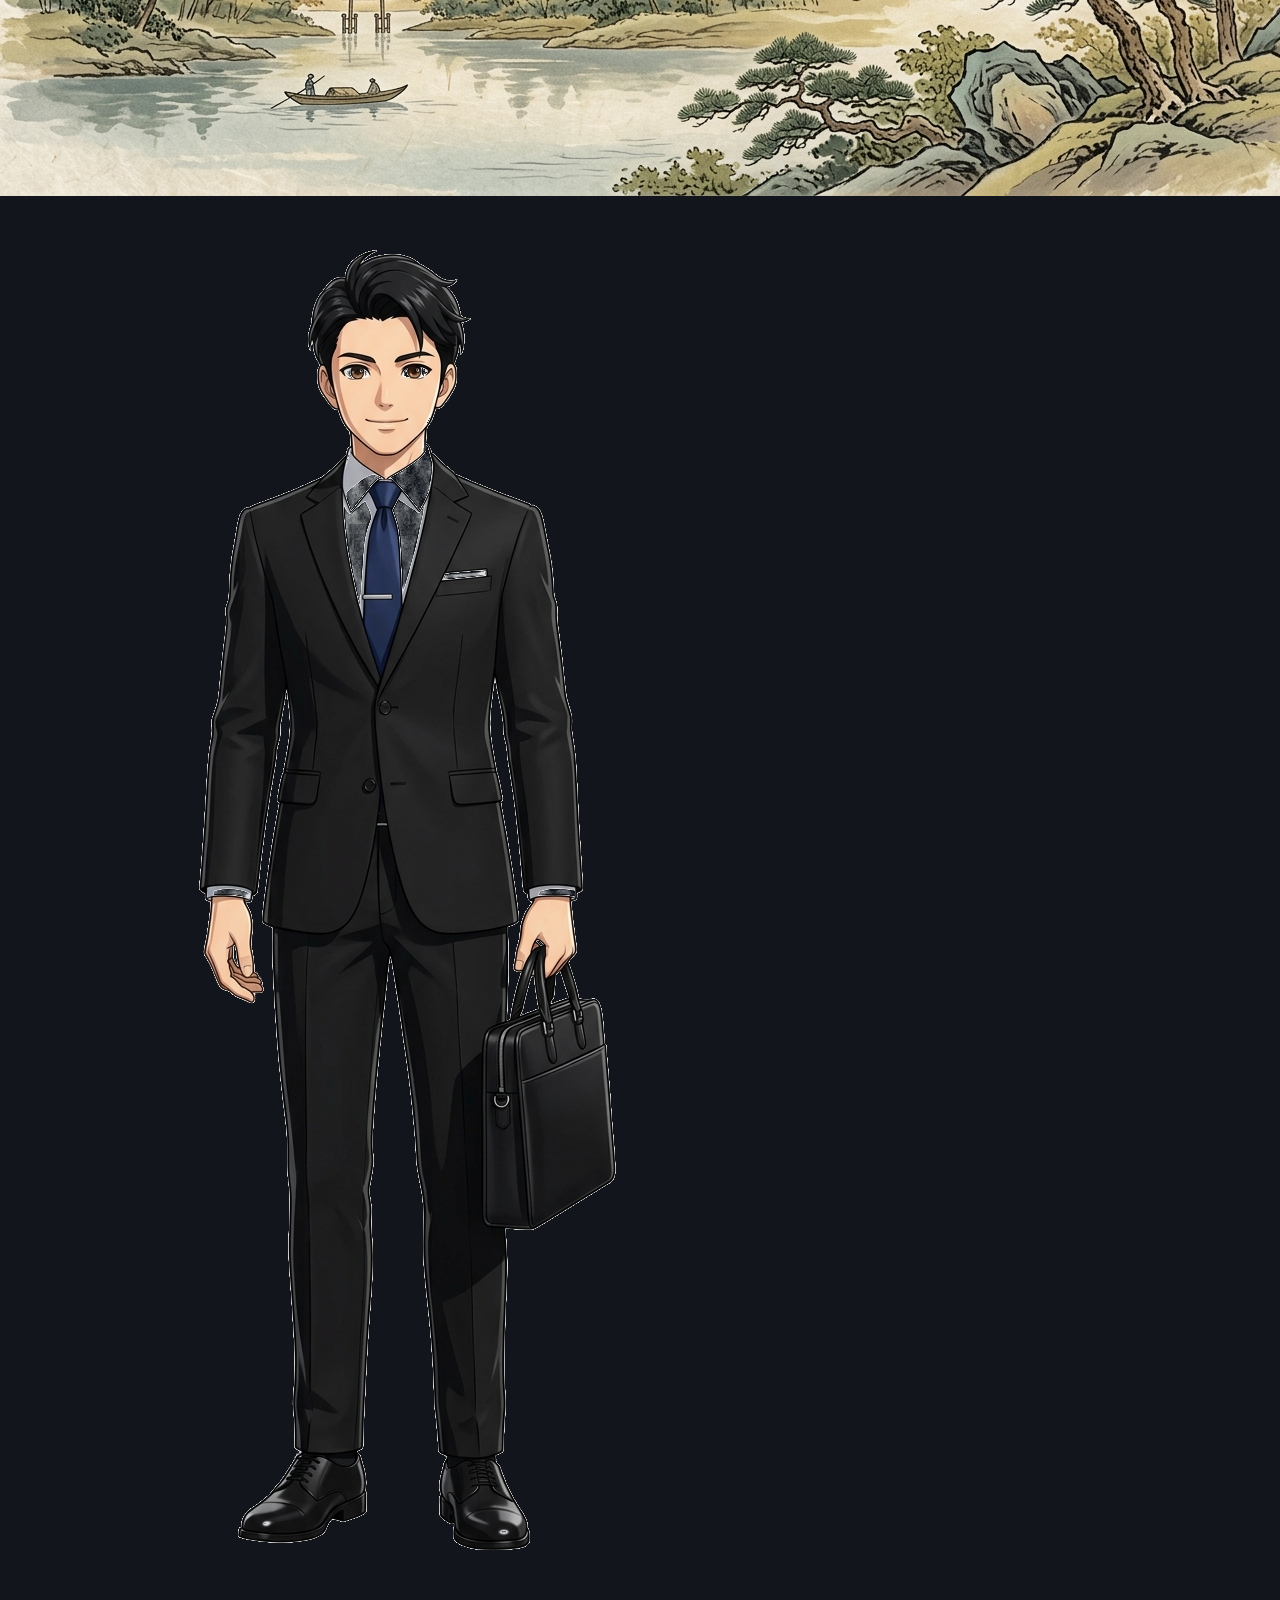
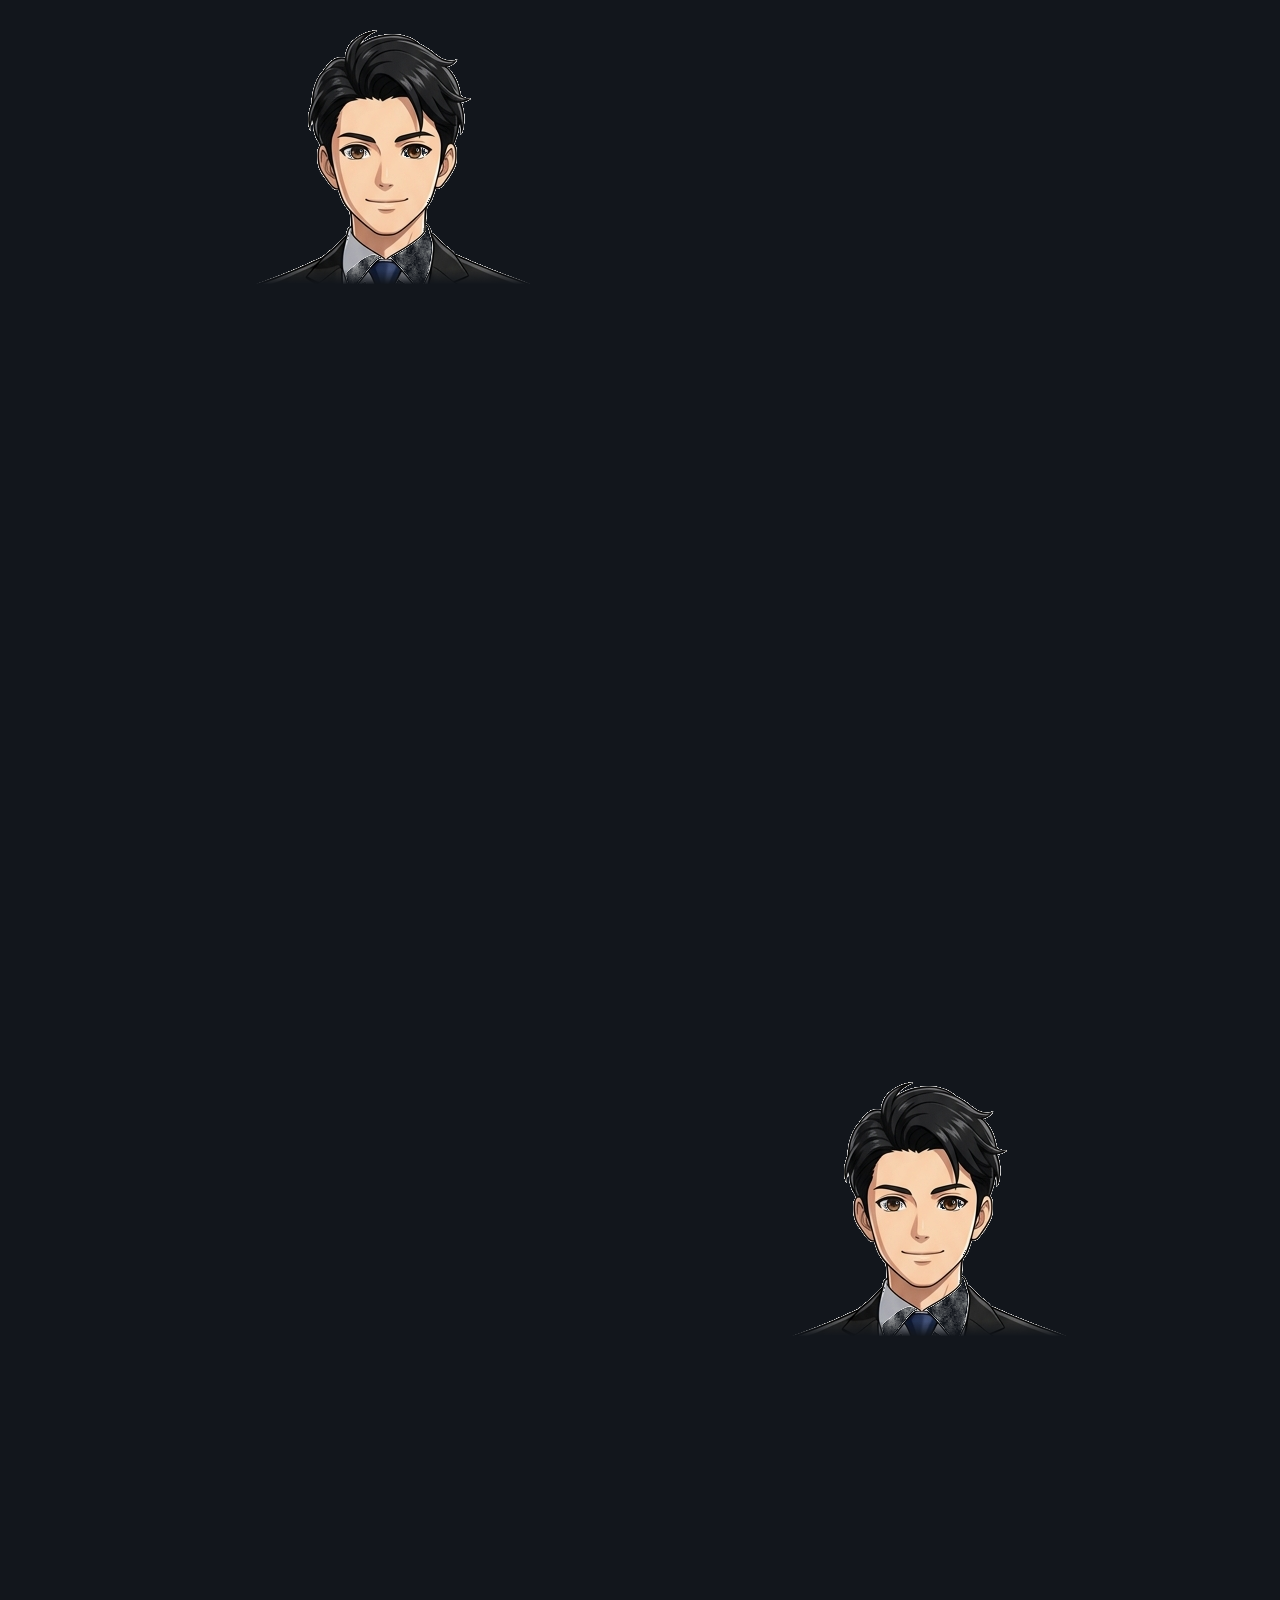
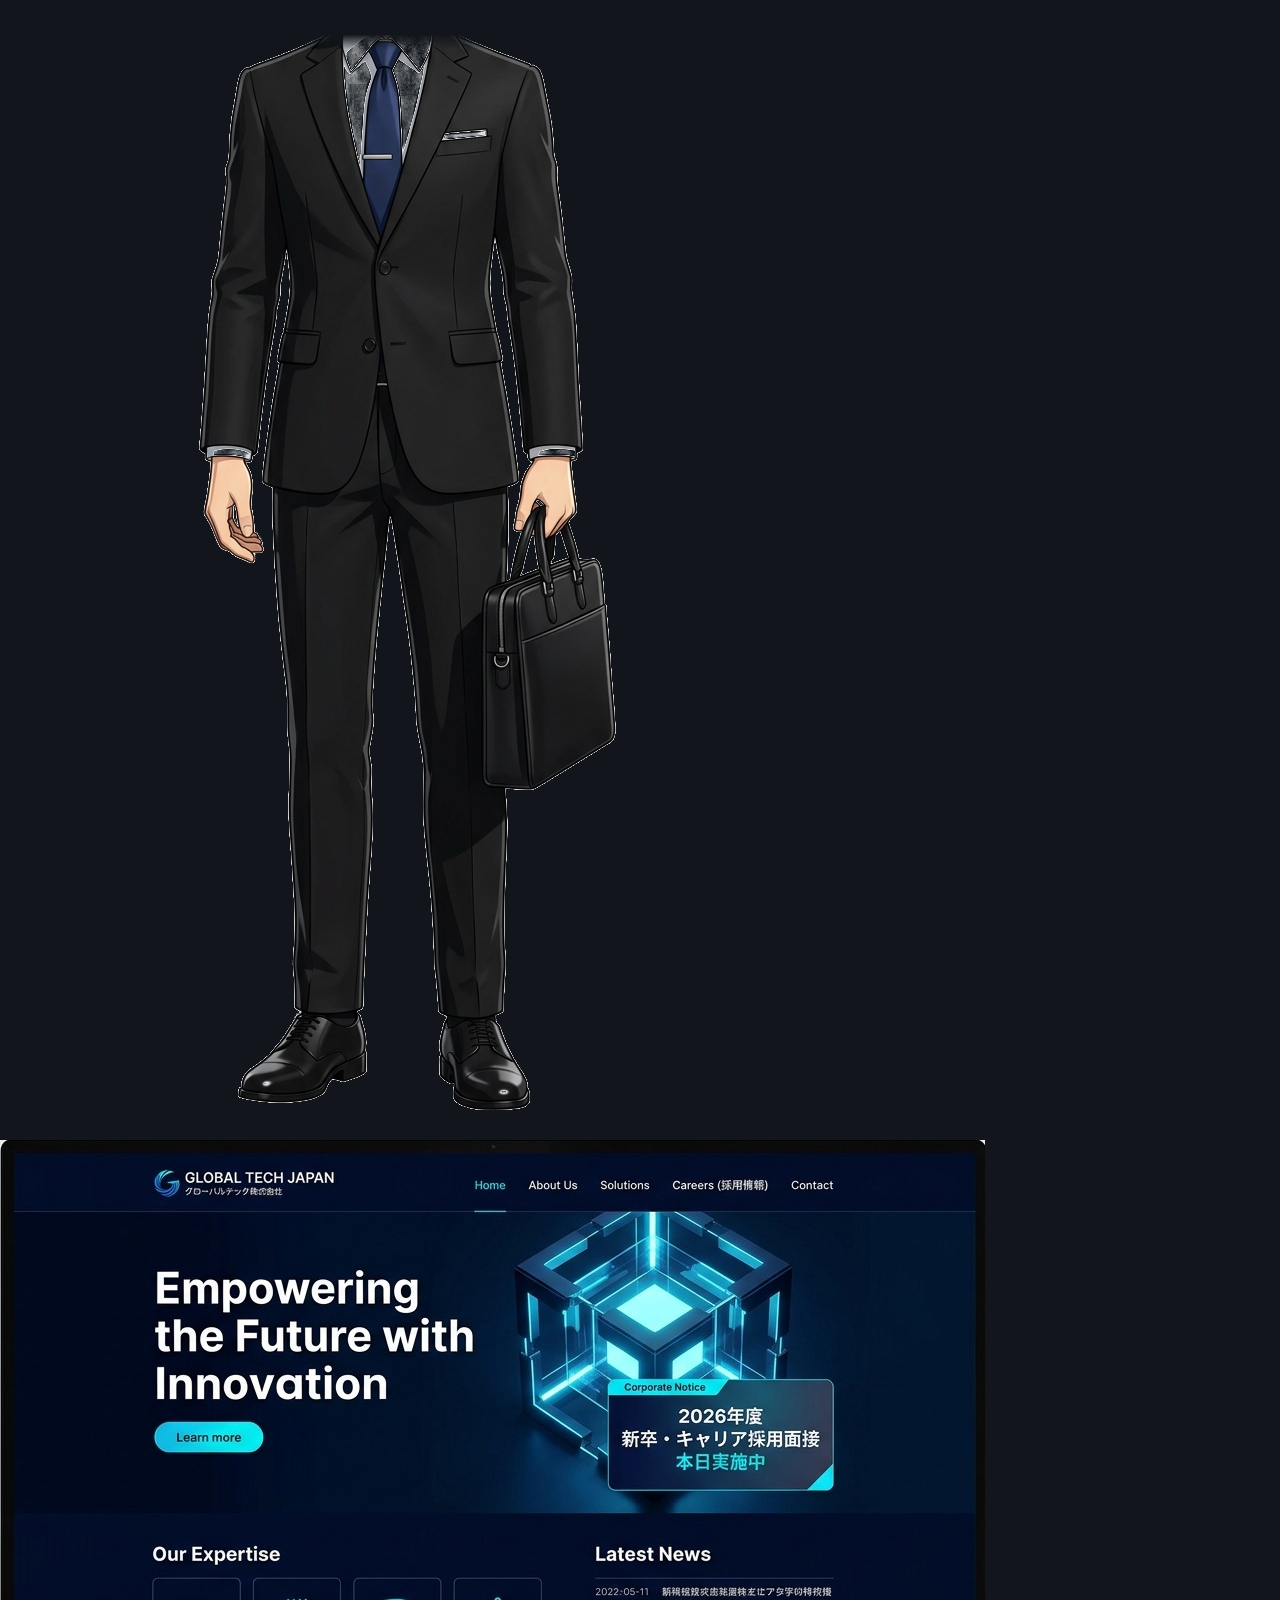
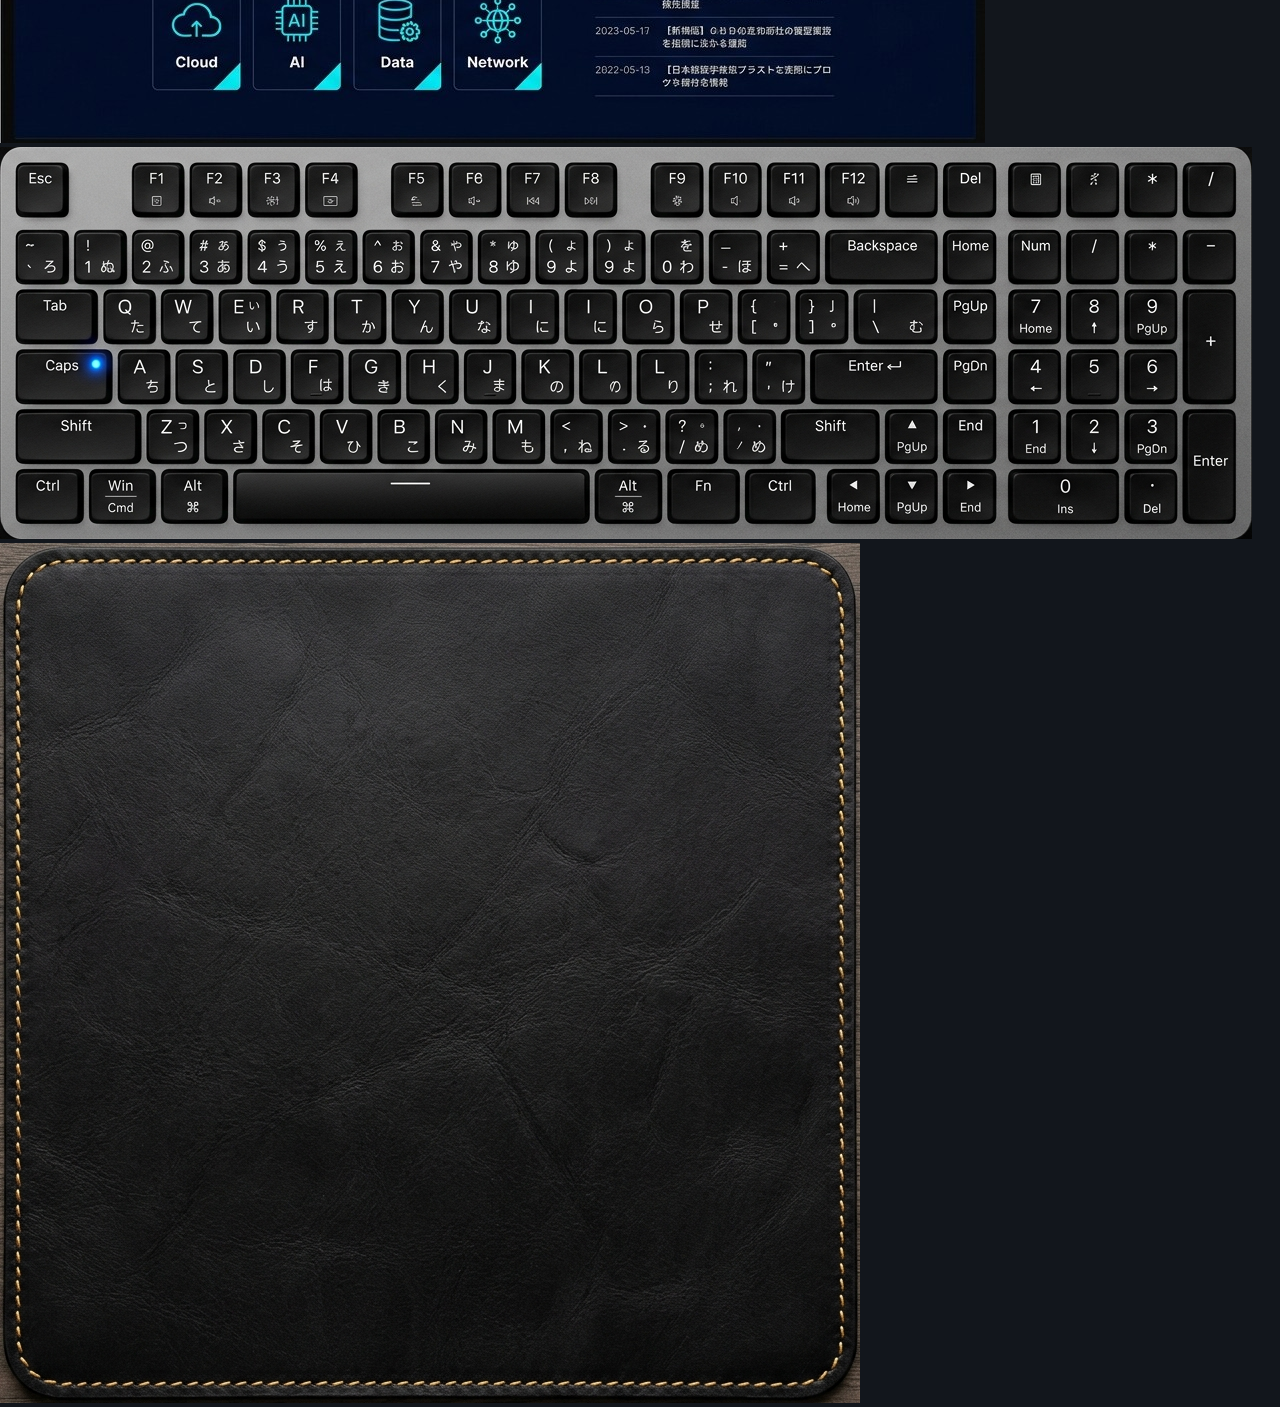
==== commit c8ec2c76: "feat: one-time mic onboarding, session reset, 100-pt auto evaluation with Japanese STT, VR clarity &" ====
--- a/index.html
+++ b/index.html
@@ -9,19 +9,19 @@
     <script src="https://aframe.io/releases/1.5.0/aframe.min.js"></script>
 
     <!-- Stylesheet UI & HUD -->
-    <link rel="stylesheet" href="css/style.css?v=7.4">
+    <link rel="stylesheet" href="css/style.css?v=7.6">
 
     <!-- Modul JavaScript & Logika Interaksi -->
     <script src="js/audio.js"></script>
     <script src="js/collision.js?v=2.0"></script>
     <script src="js/interaction.js?v=6.0"></script>
-    <script src="js/components/voice-recorder.js?v=1.6"></script>
-    <script src="js/components/mobile-controls.js?v=3.8"></script>
-    <script src="js/components/gate-screen.js?v=4.4"></script>
-    <script src="js/components/manner-evaluator.js?v=1.0"></script>
+    <script src="js/components/voice-recorder.js?v=1.8"></script>
+    <script src="js/components/mobile-controls.js?v=4.0"></script>
+    <script src="js/components/gate-screen.js?v=4.5"></script>
+    <script src="js/components/manner-evaluator.js?v=1.2"></script>
     <script src="js/components/video-player.js?v=2.3"></script>
-    <script src="js/components/npc-interviewers.js?v=6.3"></script>
-    <script src="js/components/npc-receptionist.js?v=1.8"></script>
+    <script src="js/components/npc-interviewers.js?v=6.4"></script>
+    <script src="js/components/npc-receptionist.js?v=1.9"></script>
     <script src="js/components/dracaena.js"></script>
     <script src="js/components/books.js"></script>
     <script src="js/components/japanese-signs.js?v=2.3"></script>
@@ -31,13 +31,11 @@
 </head>
 <body>
 
-
-
     <!-- Titik Reticle Tengah -->
     <div class="reticle-dot"></div>
 
     <!-- 3D VR Scene -->
-    <a-scene background="color: #080c16" renderer="antialias: true; colorManagement: true;" vr-mode-ui="enabled: false" keyboard-shortcuts="enterVR: false">
+    <a-scene background="color: #080c16" renderer="antialias: true; colorManagement: true; precision: highp; powerPreference: high-performance;" vr-mode-ui="enabled: false" keyboard-shortcuts="enterVR: false">
 
         <!-- ASSETS & MATERIAL REUSABLE -->
         <a-assets>
--- a/css/style.css
+++ b/css/style.css
@@ -1083,8 +1083,8 @@
    ========================================================================== */
 #virtual-joystick-zone {
     position: fixed;
-    bottom: 24px;
-    left: 24px;
+    bottom: calc(40px + env(safe-area-inset-bottom, 0px));
+    left: calc(44px + env(safe-area-inset-left, 0px));
     z-index: 9999;
     user-select: none;
     -webkit-user-select: none;
@@ -1146,8 +1146,8 @@
    ========================================================================== */
 #mobile-action-buttons {
     position: fixed;
-    bottom: 24px;
-    right: 20px;
+    bottom: calc(40px + env(safe-area-inset-bottom, 0px));
+    right: calc(44px + env(safe-area-inset-right, 0px));
     z-index: 9999;
     user-select: none;
     -webkit-user-select: none;
@@ -1537,8 +1537,8 @@
     }
 
     #virtual-joystick-zone {
-        bottom: 16px;
-        left: 16px;
+        bottom: calc(32px + env(safe-area-inset-bottom, 0px));
+        left: calc(36px + env(safe-area-inset-left, 0px));
     }
 
     #joystick-base {
@@ -1552,8 +1552,8 @@
     }
 
     #mobile-action-buttons {
-        bottom: 14px;
-        right: 12px;
+        bottom: calc(30px + env(safe-area-inset-bottom, 0px));
+        right: calc(36px + env(safe-area-inset-right, 0px));
     }
 
     .xbox-pad-plate {
@@ -1792,8 +1792,8 @@
 
     /* 4. In-Game HUD & Mobile Controls di Landscape */
     #virtual-joystick-zone {
-        bottom: 10px !important;
-        left: 12px !important;
+        bottom: calc(32px + env(safe-area-inset-bottom, 0px)) !important;
+        left: calc(64px + env(safe-area-inset-left, 0px)) !important;
         gap: 2px !important;
     }
 
@@ -1812,8 +1812,8 @@
     }
 
     #mobile-action-buttons {
-        bottom: 8px !important;
-        right: 10px !important;
+        bottom: calc(30px + env(safe-area-inset-bottom, 0px)) !important;
+        right: calc(64px + env(safe-area-inset-right, 0px)) !important;
     }
 
     .xbox-pad-plate {
@@ -2079,6 +2079,97 @@
 .jp-sub {
     font-size: 10px;
     color: var(--text-muted);
+}
+
+.category-row-header td {
+    background: rgba(30, 58, 102, 0.45) !important;
+    color: #93c5fd !important;
+    font-weight: 700 !important;
+    font-size: 11px !important;
+    letter-spacing: 0.5px;
+    padding: 7px 10px !important;
+    border-top: 2px solid var(--navy-focus) !important;
+    border-bottom: 1px solid var(--border-slate) !important;
+}
+
+.score-pills-row {
+    display: flex;
+    gap: 8px;
+    margin-top: 8px;
+    flex-wrap: wrap;
+}
+
+.score-pill-sub {
+    background: var(--surface-charcoal);
+    border: 1px solid var(--border-slate);
+    border-radius: 4px;
+    padding: 3px 8px;
+    font-size: 10px;
+    color: var(--text-secondary);
+}
+
+.score-pill-sub strong {
+    color: #93c5fd;
+}
+
+.transcript-toggle-btn {
+    background: var(--surface-elevated);
+    border: 1px solid var(--border-slate);
+    color: var(--text-secondary);
+    border-radius: 6px;
+    padding: 8px 12px;
+    font-size: 11px;
+    cursor: pointer;
+    width: 100%;
+    text-align: left;
+    margin-bottom: 12px;
+    display: flex;
+    justify-content: space-between;
+    align-items: center;
+    transition: background 0.15s ease, border-color 0.15s ease;
+}
+
+.transcript-toggle-btn:hover {
+    background: var(--surface-charcoal);
+    border-color: var(--navy-focus);
+    color: var(--text-washi);
+}
+
+.transcript-list {
+    background: var(--surface-charcoal);
+    border: 1px solid var(--border-subtle);
+    border-radius: 6px;
+    padding: 10px 14px;
+    font-size: 11px;
+    margin-bottom: 14px;
+    max-height: 180px;
+    overflow-y: auto;
+}
+
+.transcript-item {
+    margin-bottom: 8px;
+    padding-bottom: 6px;
+    border-bottom: 1px dashed var(--border-subtle);
+}
+
+.transcript-item:last-child {
+    margin-bottom: 0;
+    padding-bottom: 0;
+    border-bottom: none;
+}
+
+.transcript-label {
+    font-weight: 700;
+    color: #93c5fd;
+    font-size: 10.5px;
+    margin-bottom: 2px;
+}
+
+.transcript-text {
+    color: var(--text-washi);
+    font-family: inherit;
+    line-height: 1.4;
+    word-break: break-word;
 }
 
 .sensei-notice-box {
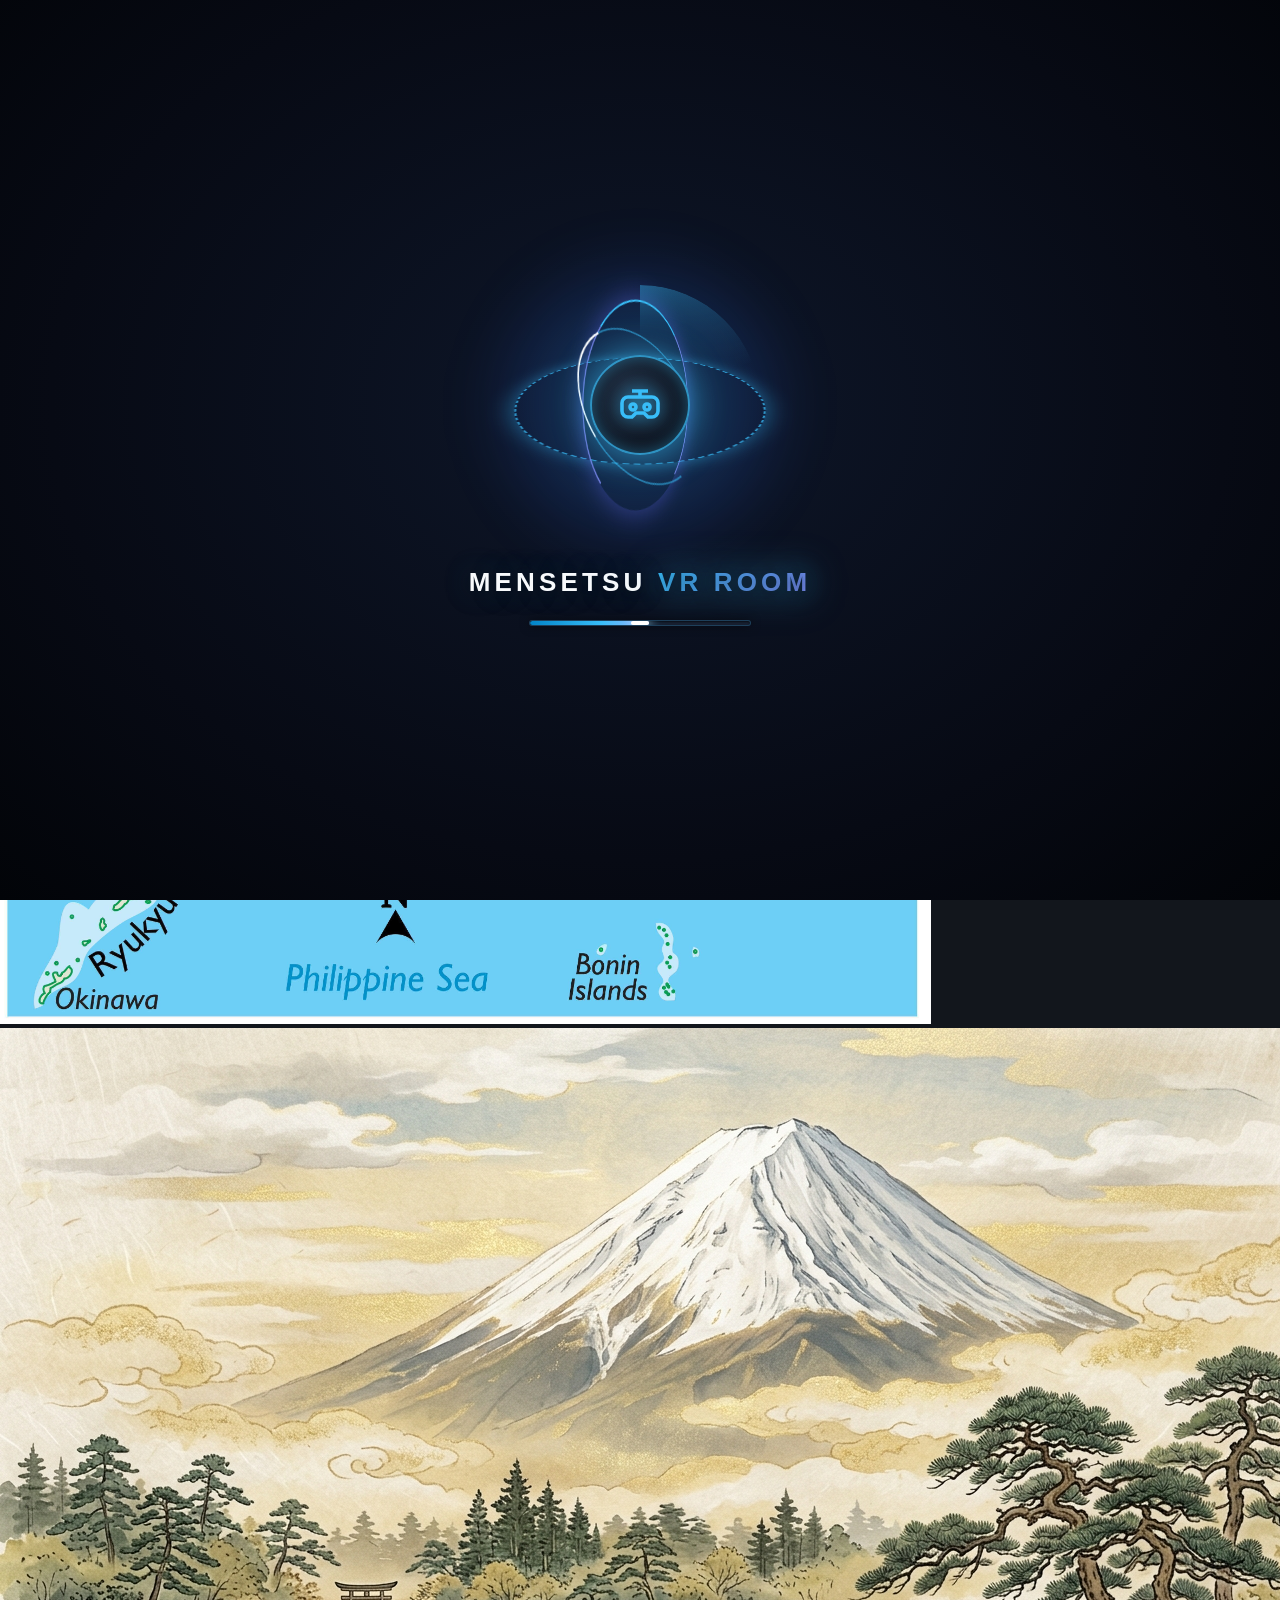
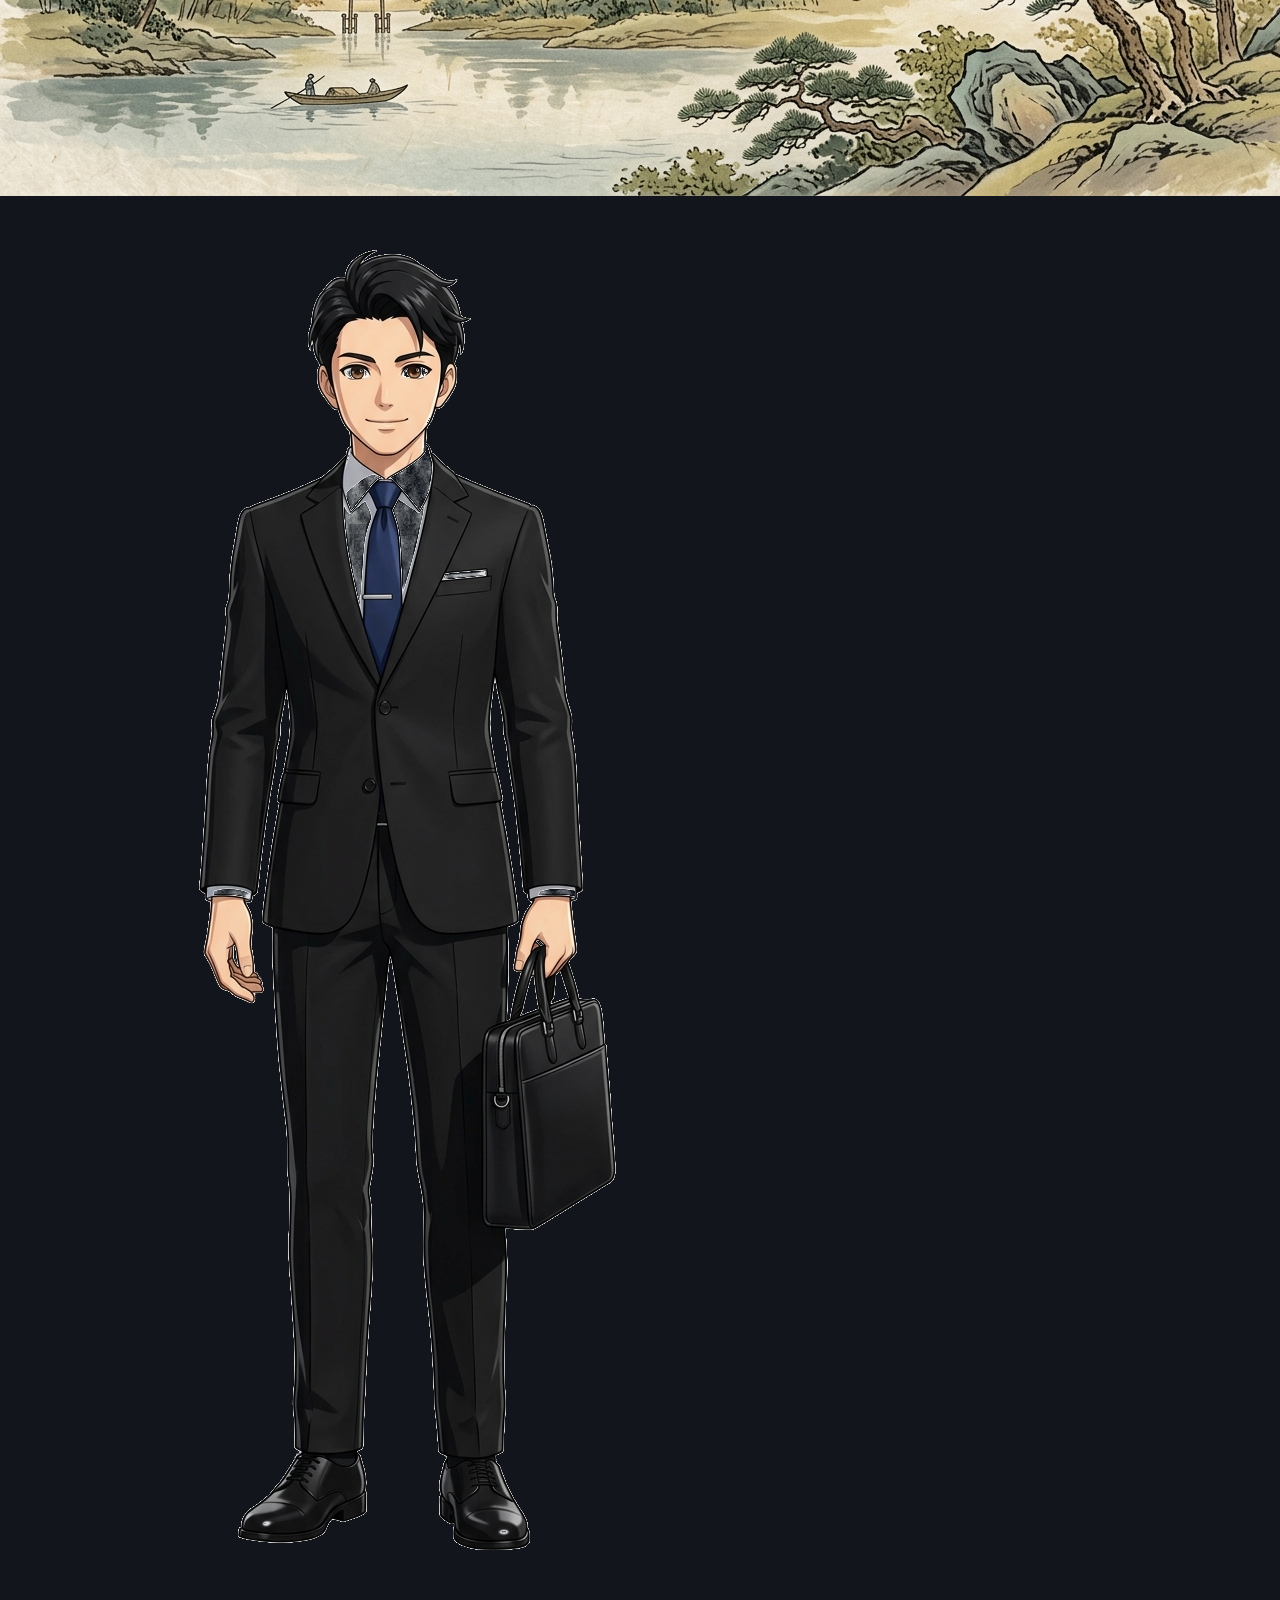
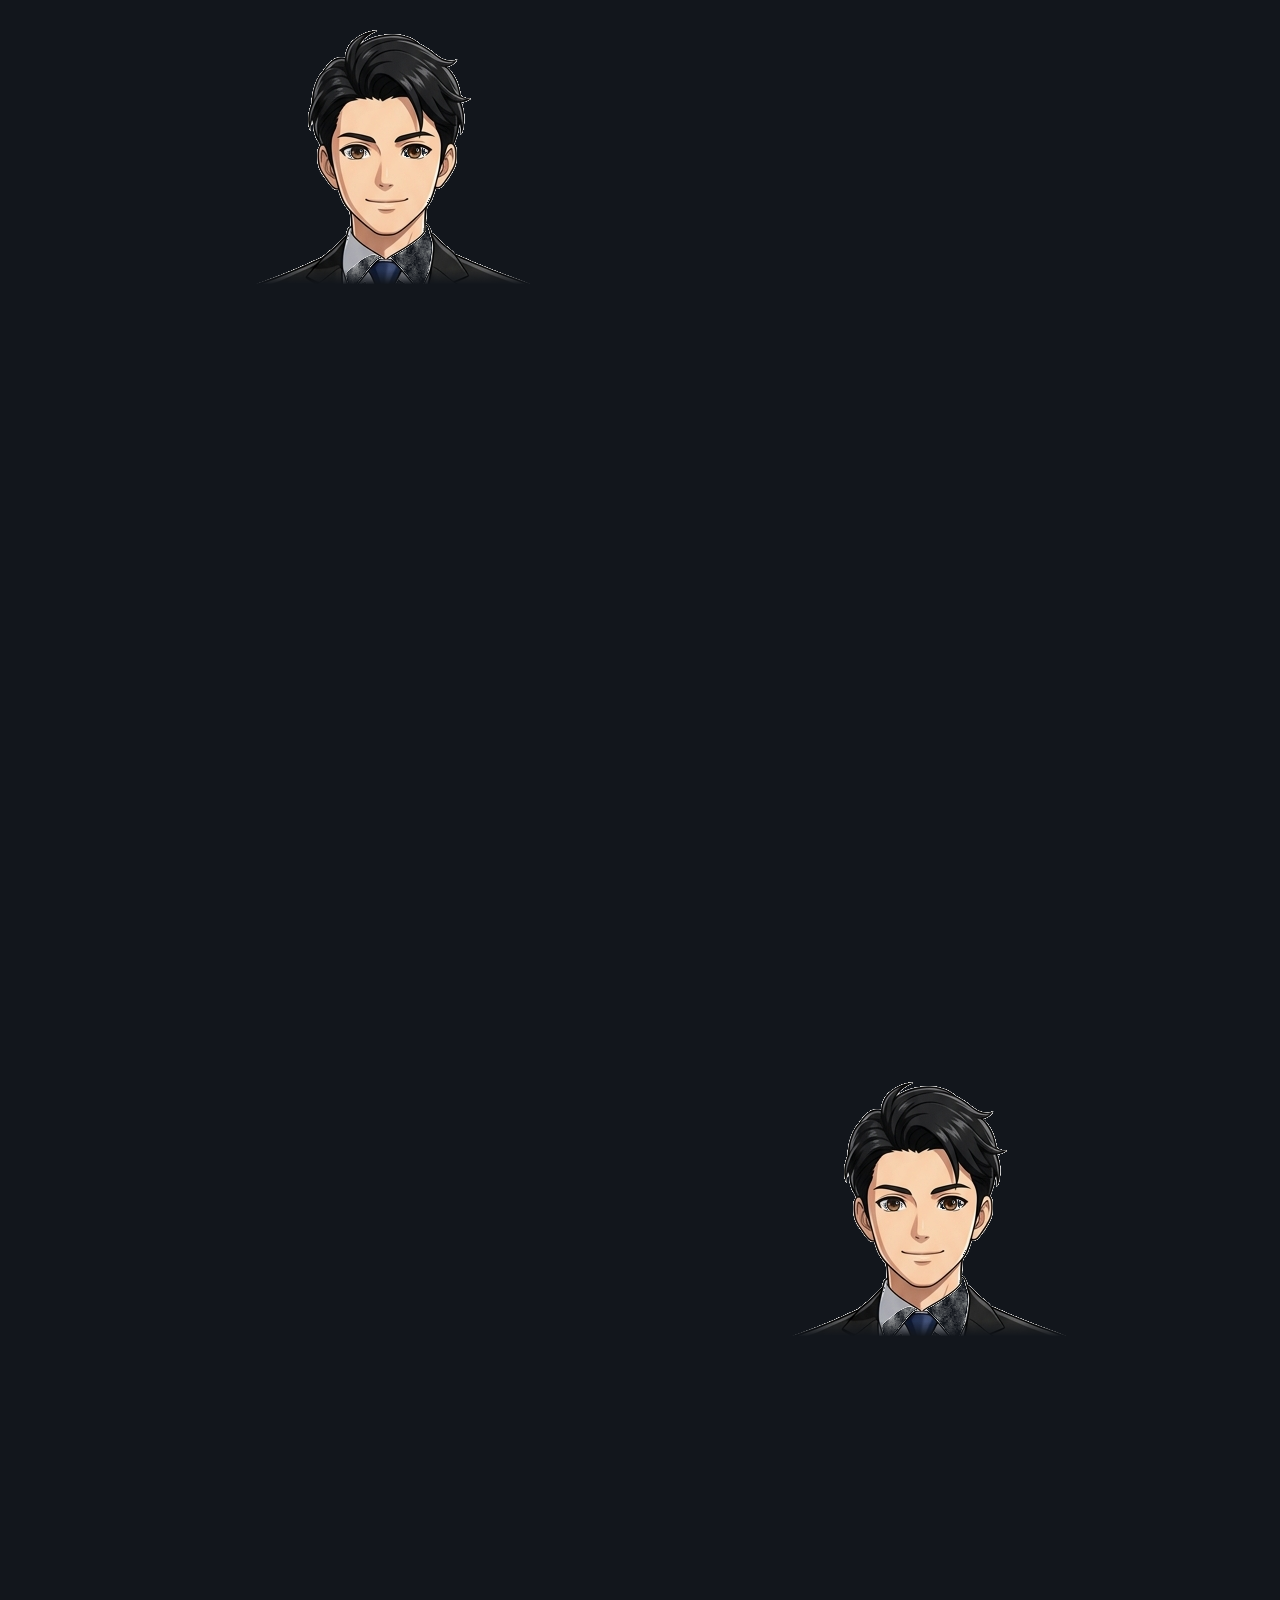
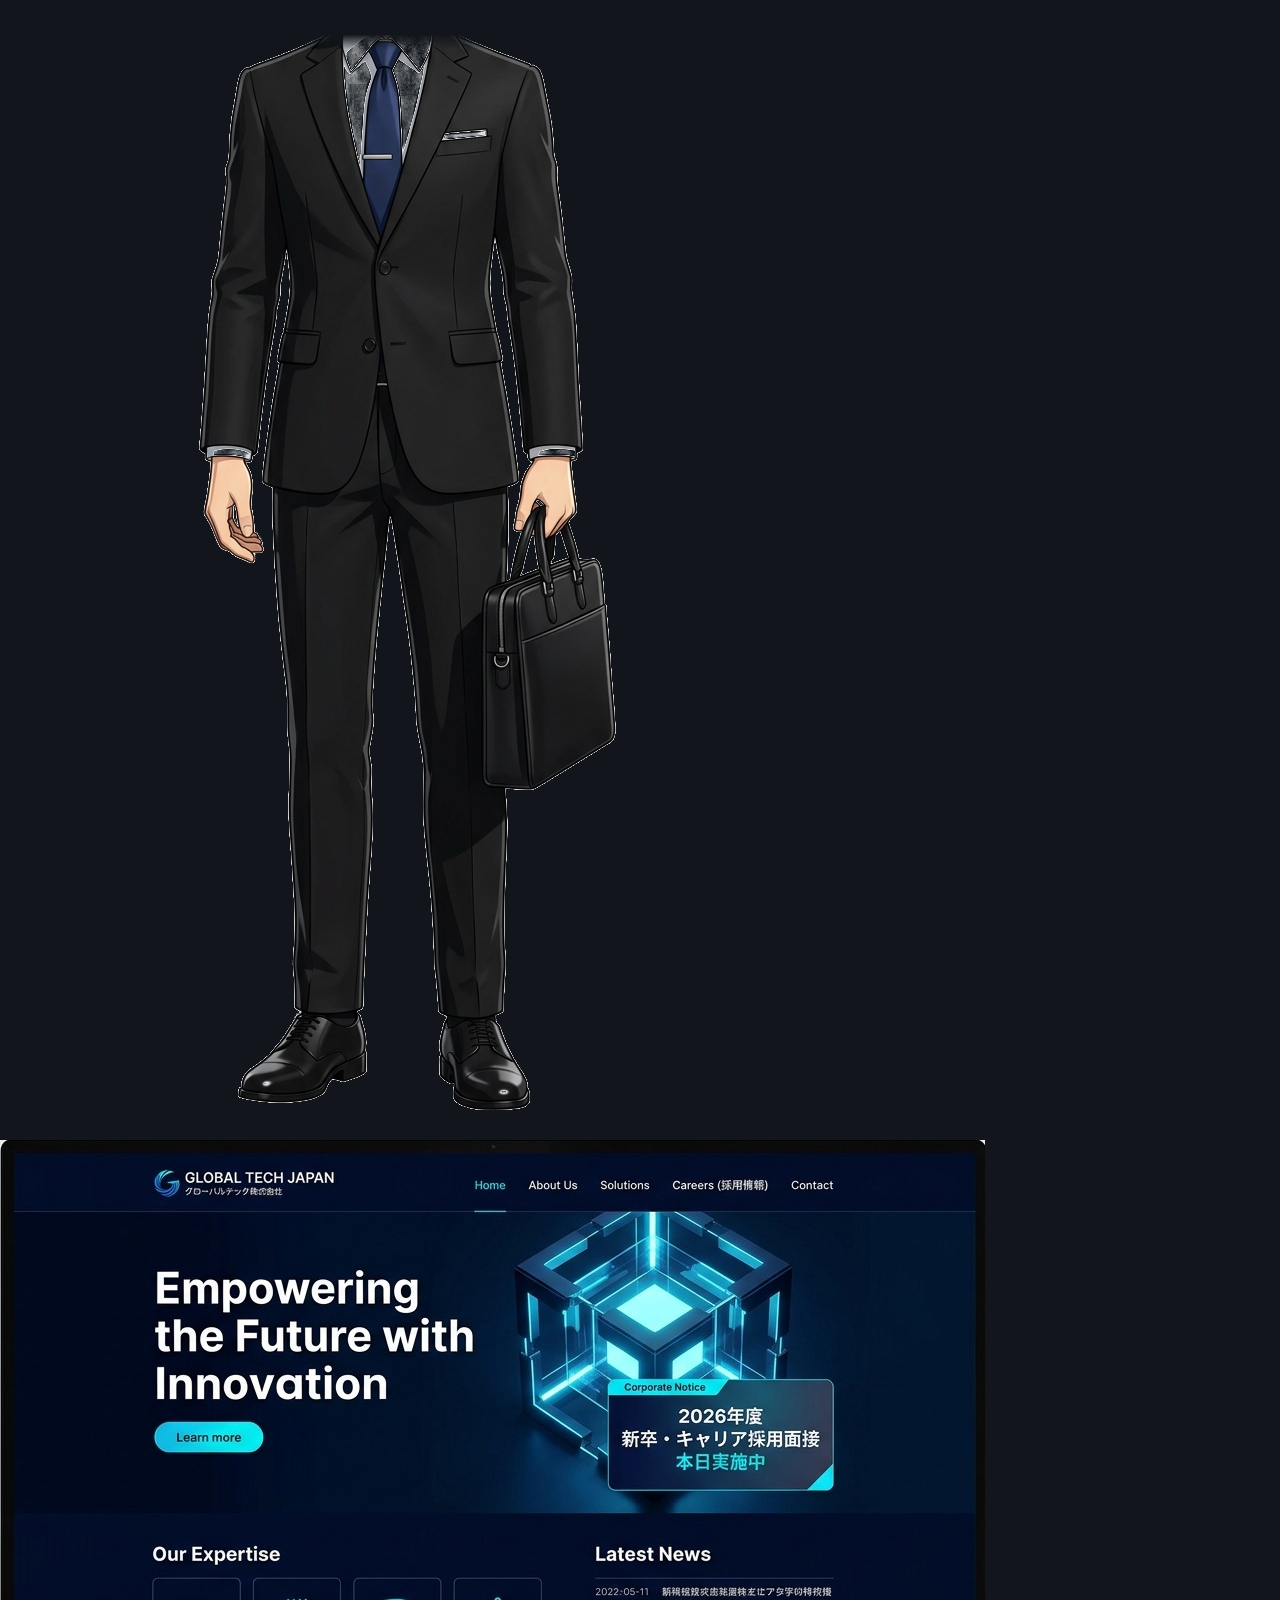
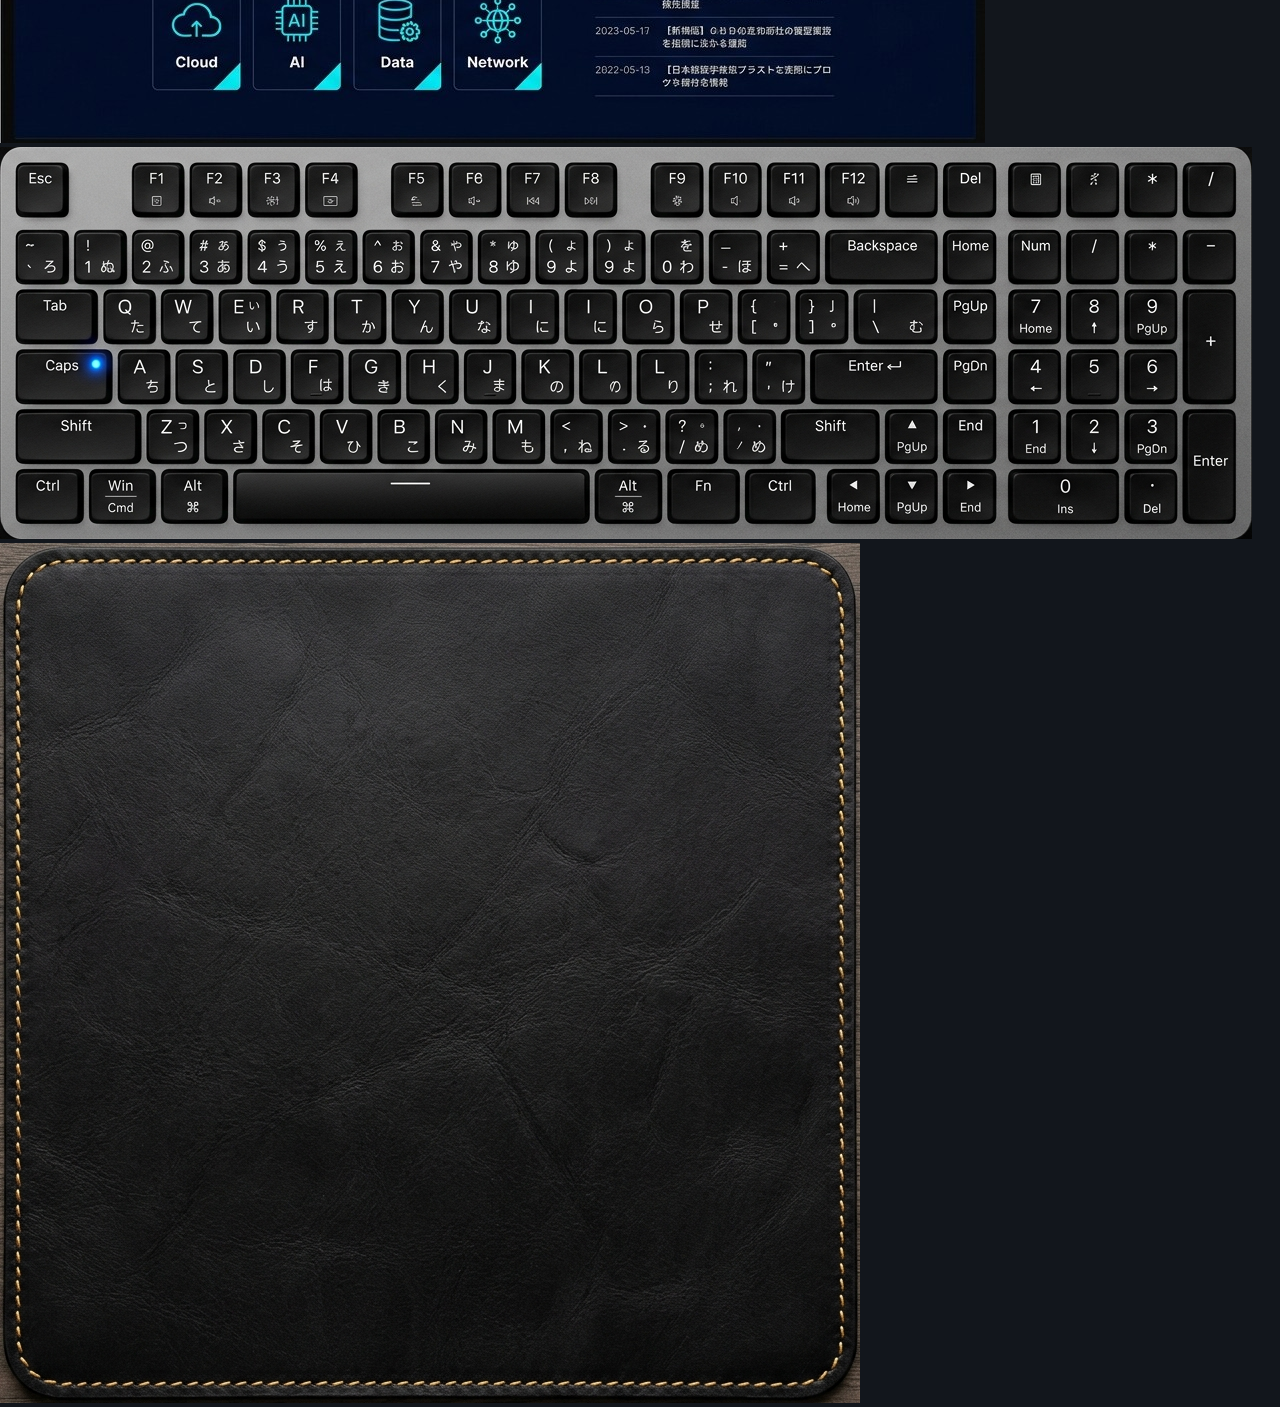
==== commit 022c1b08: "feat: add multi-device interactive controls tutorial (spotlight PC/mobile & stereo VR checklist)" ====
--- a/index.html
+++ b/index.html
@@ -9,15 +9,16 @@
     <script src="https://aframe.io/releases/1.5.0/aframe.min.js"></script>
 
     <!-- Stylesheet UI & HUD -->
-    <link rel="stylesheet" href="css/style.css?v=7.6">
+    <link rel="stylesheet" href="css/style.css?v=8.2">
 
     <!-- Modul JavaScript & Logika Interaksi -->
     <script src="js/audio.js"></script>
     <script src="js/collision.js?v=2.0"></script>
-    <script src="js/interaction.js?v=6.0"></script>
-    <script src="js/components/voice-recorder.js?v=1.8"></script>
-    <script src="js/components/mobile-controls.js?v=4.0"></script>
-    <script src="js/components/gate-screen.js?v=4.5"></script>
+    <script src="js/interaction.js?v=6.2"></script>
+    <script src="js/components/voice-recorder.js?v=1.9"></script>
+    <script src="js/components/mobile-controls.js?v=4.2"></script>
+    <script src="js/components/tutorial.js?v=1.4"></script>
+    <script src="js/components/gate-screen.js?v=4.7"></script>
     <script src="js/components/manner-evaluator.js?v=1.2"></script>
     <script src="js/components/video-player.js?v=2.3"></script>
     <script src="js/components/npc-interviewers.js?v=6.4"></script>
--- a/css/style.css
+++ b/css/style.css
@@ -3042,9 +3042,862 @@
     }
 }
 
-
-
-
-
-
-
+/* ==========================================================================
+   SISTEM PANDUAN KONTROL INTERAKTIF (ARCHITECTURAL JAPANESE HUD DESIGN)
+   ========================================================================== */
+
+/* Tombol Panduan di Top Nav Bar (Seragam dengan Sistem Korporat Charcoal) */
+.nav-btn.btn-tutorial {
+    background: var(--surface-charcoal);
+    border: 1px solid var(--border-slate);
+    color: var(--text-washi);
+    box-shadow: 0 2px 8px rgba(0, 0, 0, 0.35);
+}
+
+.nav-btn.btn-tutorial:hover {
+    background: var(--surface-elevated);
+    border-color: #c5a059;
+    color: #ffffff;
+}
+
+.nav-btn.btn-tutorial .tut-icon {
+    display: inline-flex;
+    align-items: center;
+    color: #c5a059;
+}
+
+/* --------------------------------------------------------------------------
+   1. VIEWFINDER SPOTLIGHT & COACH CARD OVERLAY (PC & MOBILE)
+   -------------------------------------------------------------------------- */
+#mensetsu-tutorial-overlay {
+    position: fixed;
+    inset: 0;
+    z-index: 10020;
+    pointer-events: auto;
+    opacity: 1;
+    animation: tutFadeIn 0.2s ease-out;
+    font-family: var(--font-family);
+}
+
+@keyframes tutFadeIn {
+    from { opacity: 0; }
+    to { opacity: 1; }
+}
+
+/* Indikator Zona Geser Kamera (Langkah 2 Mobile) */
+#tutorial-swipe-zone-indicator {
+    position: fixed;
+    top: 46%;
+    left: 55%;
+    transform: translate(-50%, -50%);
+    width: min(260px, 52vw);
+    height: min(116px, 26vh);
+    border: 1px dashed rgba(245, 244, 239, 0.45);
+    border-radius: 6px;
+    background: rgba(22, 27, 34, 0.55);
+    display: flex;
+    align-items: center;
+    justify-content: center;
+    pointer-events: none;
+    z-index: 10019;
+}
+
+.swipe-hand-anim {
+    display: flex;
+    flex-direction: column;
+    align-items: center;
+    gap: 6px;
+    color: var(--text-washi);
+}
+
+.swipe-svg-wrap {
+    display: inline-flex;
+    align-items: center;
+    justify-content: center;
+    color: #c5a059;
+    animation: swipeTrackOscillate 2s infinite ease-in-out;
+}
+
+.swipe-zone-label {
+    font-size: 10.5px;
+    font-weight: 700;
+    letter-spacing: 0.08em;
+    color: var(--text-secondary);
+}
+
+@keyframes swipeTrackOscillate {
+    0%, 100% { transform: translateX(-10px); }
+    50% { transform: translateX(10px); }
+}
+
+/* Bingkai Viewfinder Spotlight (Siku Presisi Tanpa Efek Neon Berlebihan) */
+#tutorial-spotlight-ring {
+    position: fixed;
+    top: 50%;
+    left: 50%;
+    width: 100px;
+    height: 100px;
+    border-radius: 8px;
+    box-shadow: 0 0 0 9999px rgba(10, 13, 18, 0.82);
+    border: 1px solid rgba(245, 244, 239, 0.32);
+    pointer-events: none;
+    z-index: 10021;
+    transition:
+        top 0.28s cubic-bezier(0.22, 1, 0.36, 1),
+        left 0.28s cubic-bezier(0.22, 1, 0.36, 1),
+        width 0.28s cubic-bezier(0.22, 1, 0.36, 1),
+        height 0.28s cubic-bezier(0.22, 1, 0.36, 1),
+        border-radius 0.28s ease;
+}
+
+/* Siku Sudut Viewfinder (Corner Reticle Brackets) */
+.spot-corner {
+    position: absolute;
+    width: 10px;
+    height: 10px;
+    border-color: #c5a059;
+    border-style: solid;
+    pointer-events: none;
+}
+
+.spot-corner.corner-tl {
+    top: -2px;
+    left: -2px;
+    border-width: 2px 0 0 2px;
+}
+
+.spot-corner.corner-tr {
+    top: -2px;
+    right: -2px;
+    border-width: 2px 2px 0 0;
+}
+
+.spot-corner.corner-bl {
+    bottom: -2px;
+    left: -2px;
+    border-width: 0 0 2px 2px;
+}
+
+.spot-corner.corner-br {
+    bottom: -2px;
+    right: -2px;
+    border-width: 0 2px 2px 0;
+}
+
+/* Highlight Presisi pada Tombol yang Sedang Ditunjuk */
+.tut-highlighted-btn {
+    outline: 2px solid #c5a059 !important;
+    outline-offset: 3px !important;
+    box-shadow: 0 0 0 4px rgba(197, 160, 89, 0.25) !important;
+}
+
+/* Panel Coach Mark (Architectural Charcoal & Washi) */
+#tutorial-coach-card {
+    position: fixed;
+    width: min(390px, calc(100vw - 24px));
+    background: #181d24;
+    border: 1px solid #3b4552;
+    border-radius: 8px;
+    padding: 16px 18px 14px 18px;
+    color: var(--text-washi);
+    box-shadow: 0 16px 40px rgba(0, 0, 0, 0.78);
+    box-sizing: border-box;
+    z-index: 10022;
+    overflow: hidden;
+    transition: top 0.26s cubic-bezier(0.22, 1, 0.36, 1), left 0.26s cubic-bezier(0.22, 1, 0.36, 1);
+}
+
+.tut-card-top-bar {
+    position: absolute;
+    top: 0;
+    left: 0;
+    right: 0;
+    height: 3px;
+    background: linear-gradient(90deg, #c5a059 0%, #3b4552 100%);
+}
+
+.tut-card-header {
+    display: flex;
+    align-items: center;
+    justify-content: space-between;
+    gap: 8px;
+    margin-bottom: 10px;
+    padding-bottom: 8px;
+    border-bottom: 1px solid #262f3a;
+}
+
+.tut-meta-wrap {
+    display: flex;
+    align-items: center;
+    gap: 8px;
+}
+
+.tut-step-num {
+    display: inline-block;
+    padding: 2px 6px;
+    background: #232b35;
+    border: 1px solid #3b4552;
+    border-radius: 4px;
+    color: #c5a059;
+    font-family: monospace;
+    font-size: 11px;
+    font-weight: 700;
+    letter-spacing: 0.04em;
+}
+
+.tut-step-category {
+    color: var(--text-muted);
+    font-size: 10.5px;
+    font-weight: 700;
+    letter-spacing: 0.08em;
+    text-transform: uppercase;
+}
+
+.tut-btn-skip {
+    display: inline-flex;
+    align-items: center;
+    gap: 5px;
+    background: transparent;
+    border: 1px solid #333d4b;
+    color: var(--text-muted);
+    font-size: 10px;
+    font-weight: 700;
+    letter-spacing: 0.06em;
+    padding: 4px 8px;
+    border-radius: 4px;
+    cursor: pointer;
+    transition: all 0.15s ease;
+}
+
+.tut-btn-skip:hover {
+    color: var(--text-washi);
+    border-color: #64748b;
+    background: #232b35;
+}
+
+.tut-title-row {
+    display: flex;
+    align-items: center;
+    gap: 9px;
+    margin-bottom: 6px;
+}
+
+.tut-title-icon {
+    display: inline-flex;
+    align-items: center;
+    justify-content: center;
+    width: 28px;
+    height: 28px;
+    border-radius: 5px;
+    background: #222933;
+    border: 1px solid #333d4b;
+    color: #c5a059;
+    flex-shrink: 0;
+}
+
+.tut-card-title {
+    margin: 0;
+    font-size: 15px;
+    font-weight: 700;
+    color: var(--text-washi);
+    line-height: 1.3;
+    letter-spacing: -0.01em;
+}
+
+.tut-card-desc {
+    margin: 0;
+    font-size: 12.5px;
+    line-height: 1.55;
+    color: var(--text-secondary);
+}
+
+.tut-card-desc strong {
+    color: var(--text-washi);
+    font-weight: 700;
+}
+
+.tut-card-desc em {
+    color: var(--text-muted);
+    font-style: normal;
+}
+
+/* Daftar Fungsi Tombol di dalam Coach Card */
+.tut-btn-list {
+    display: flex;
+    flex-direction: column;
+    gap: 6px;
+    margin-top: 8px;
+}
+
+.tut-btn-item {
+    display: flex;
+    align-items: flex-start;
+    gap: 10px;
+    background: #1f2630;
+    border: 1px solid #2e3846;
+    border-radius: 6px;
+    padding: 7px 10px;
+}
+
+.tut-btn-copy {
+    display: flex;
+    flex-direction: column;
+    gap: 1px;
+    min-width: 0;
+}
+
+.tut-btn-copy strong {
+    font-size: 12px;
+    font-weight: 700;
+    color: var(--text-washi);
+    line-height: 1.25;
+}
+
+.tut-btn-copy span {
+    font-size: 11.5px;
+    color: var(--text-secondary);
+    line-height: 1.35;
+}
+
+/* Keycap Hardware Presisi */
+.tut-key-pill {
+    display: inline-flex;
+    align-items: center;
+    justify-content: center;
+    min-width: 28px;
+    height: 26px;
+    padding: 0 7px;
+    border-radius: 5px;
+    background: #141920;
+    border: 1px solid #475569;
+    border-bottom-width: 2.5px;
+    font-family: monospace;
+    font-size: 12px;
+    font-weight: 800;
+    color: var(--text-washi);
+    flex-shrink: 0;
+    margin-top: 1px;
+}
+
+.tut-key-pill.pill-y { border-color: #d97706; color: #fbbf24; }
+.tut-key-pill.pill-x { border-color: #2563eb; color: #60a5fa; }
+.tut-key-pill.pill-b { border-color: #dc2626; color: #f87171; }
+.tut-key-pill.pill-a { border-color: #16a34a; color: #4ade80; }
+.tut-key-pill.pill-neutral { border-color: #64748b; color: #e2e8f0; }
+
+.tut-card-footer {
+    display: flex;
+    align-items: center;
+    justify-content: space-between;
+    gap: 10px;
+    margin-top: 14px;
+    padding-top: 10px;
+    border-top: 1px solid #262f3a;
+}
+
+/* Segmented Linear Progress Bar */
+.tut-dots {
+    display: flex;
+    align-items: center;
+    gap: 4px;
+}
+
+.tut-dot {
+    width: 14px;
+    height: 4px;
+    border-radius: 2px;
+    background: #2b3543;
+    transition: all 0.2s ease;
+}
+
+.tut-dot.active {
+    width: 24px;
+    background: #c5a059;
+}
+
+.tut-dot.done {
+    background: #64748b;
+}
+
+.tut-nav-btns {
+    display: flex;
+    align-items: center;
+    gap: 6px;
+}
+
+.tut-btn-prev,
+.tut-btn-next {
+    display: inline-flex;
+    align-items: center;
+    gap: 5px;
+    border-radius: 5px;
+    font-size: 11px;
+    font-weight: 700;
+    letter-spacing: 0.04em;
+    padding: 6px 11px;
+    cursor: pointer;
+    transition: all 0.15s ease;
+}
+
+.tut-btn-prev {
+    background: #222933;
+    border: 1px solid #3b4552;
+    color: var(--text-secondary);
+}
+
+.tut-btn-prev:hover {
+    background: #2c3542;
+    color: #ffffff;
+}
+
+.tut-btn-next {
+    background: #1e3a8a;
+    border: 1px solid #3b82f6;
+    color: #ffffff;
+}
+
+.tut-btn-next:hover {
+    background: #1d4ed8;
+}
+
+.tut-btn-next.is-finish {
+    background: #15803d;
+    border-color: #22c55e;
+}
+
+.tut-btn-next.is-finish:hover {
+    background: #16a34a;
+}
+
+/* --------------------------------------------------------------------------
+   2. DOCK REFERENSI KEYBOARD & MOUSE (KHUSUS TUTORIAL PC)
+   -------------------------------------------------------------------------- */
+#pc-tutorial-hud-dock {
+    position: fixed;
+    bottom: 22px;
+    left: 50%;
+    transform: translateX(-50%);
+    z-index: 10020;
+    display: flex;
+    align-items: center;
+    gap: 16px;
+    background: #161b22;
+    border: 1px solid #3b4552;
+    border-radius: 8px;
+    padding: 10px 18px;
+    box-shadow: 0 12px 32px rgba(0, 0, 0, 0.75);
+    pointer-events: none;
+}
+
+.pc-dock-group {
+    display: flex;
+    flex-direction: column;
+    align-items: center;
+    gap: 5px;
+    padding: 6px 10px;
+    border-radius: 6px;
+    background: #1f2630;
+    border: 1px solid #2e3846;
+}
+
+.pc-keys-pyramid {
+    display: flex;
+    flex-direction: column;
+    align-items: center;
+    gap: 4px;
+}
+
+.pc-keys-row {
+    display: flex;
+    align-items: center;
+    gap: 5px;
+}
+
+.pc-dock-right-wrap {
+    display: flex;
+    align-items: center;
+    gap: 10px;
+}
+
+.pc-key-unit {
+    display: flex;
+    flex-direction: column;
+    align-items: center;
+    gap: 3px;
+}
+
+.pc-key-unit small {
+    font-size: 9px;
+    font-weight: 700;
+    letter-spacing: 0.04em;
+    color: var(--text-muted);
+}
+
+.pc-key-cap {
+    display: inline-flex;
+    align-items: center;
+    justify-content: center;
+    min-width: 28px;
+    height: 26px;
+    padding: 0 6px;
+    background: #141920;
+    border: 1px solid #475569;
+    border-bottom-width: 2.5px;
+    border-radius: 4px;
+    color: var(--text-washi);
+    font-family: monospace;
+    font-size: 11.5px;
+    font-weight: 800;
+}
+
+.pc-key-cap.key-y { border-color: #d97706; color: #fbbf24; }
+.pc-key-cap.key-x { border-color: #2563eb; color: #60a5fa; }
+.pc-key-cap.key-a { border-color: #16a34a; color: #4ade80; }
+.pc-key-cap.key-b { border-color: #dc2626; color: #f87171; }
+
+.pc-mouse-icon {
+    display: flex;
+    flex-direction: column;
+    align-items: center;
+    gap: 5px;
+    color: var(--text-washi);
+    font-size: 10px;
+    font-weight: 700;
+    letter-spacing: 0.04em;
+    padding: 4px 6px;
+}
+
+.pc-mouse-icon svg {
+    color: #c5a059;
+}
+
+.pc-dock-label {
+    font-size: 9.5px;
+    font-weight: 700;
+    color: var(--text-muted);
+    letter-spacing: 0.05em;
+}
+
+/* --------------------------------------------------------------------------
+   3. DUAL-EYE STEREOSCOPIC WARM-UP CHECKLIST (KHUSUS HEADSET VR)
+   -------------------------------------------------------------------------- */
+#mensetsu-vr-tutorial-overlay {
+    position: fixed;
+    inset: 0;
+    z-index: 10020;
+    pointer-events: none;
+    opacity: 1;
+    animation: tutFadeIn 0.2s ease-out;
+    font-family: var(--font-family);
+}
+
+.vr-mode-badge {
+    left: 12px !important;
+    transform: none !important;
+}
+
+.vr-tut-pane {
+    position: fixed;
+    top: 52%;
+    transform: translate(-50%, -50%);
+    width: min(44vw, 340px);
+    pointer-events: auto;
+}
+
+.vr-tut-pane-left {
+    left: 25%;
+}
+
+.vr-tut-pane-right {
+    left: 75%;
+}
+
+body:not(.vr-stereo-mode) .vr-tut-pane-left {
+    left: 50%;
+    width: min(90vw, 400px);
+}
+
+body:not(.vr-stereo-mode) .vr-tut-pane-right {
+    display: none;
+}
+
+.vr-tut-card {
+    position: relative;
+    background: #181d24;
+    border: 1px solid #3b4552;
+    border-radius: 8px;
+    padding: 12px 13px 10px 13px;
+    color: var(--text-washi);
+    box-shadow: 0 12px 32px rgba(0, 0, 0, 0.8);
+    box-sizing: border-box;
+    overflow: hidden;
+}
+
+.vr-tut-top-bar {
+    position: absolute;
+    top: 0;
+    left: 0;
+    right: 0;
+    height: 3px;
+    background: linear-gradient(90deg, #c5a059 0%, #3b4552 100%);
+}
+
+.vr-tut-header {
+    display: flex;
+    flex-direction: column;
+    gap: 3px;
+    margin-bottom: 8px;
+    padding-bottom: 6px;
+    border-bottom: 1px solid #262f3a;
+}
+
+.vr-tut-title-row {
+    display: flex;
+    align-items: center;
+    gap: 6px;
+}
+
+.vr-tut-icon {
+    display: inline-flex;
+    align-items: center;
+    color: #c5a059;
+}
+
+.vr-tut-badge {
+    color: var(--text-washi);
+    font-size: 10px;
+    font-weight: 700;
+    letter-spacing: 0.06em;
+}
+
+.vr-tut-sub {
+    font-size: 9.5px;
+    color: var(--text-secondary);
+}
+
+.vr-tut-sub strong {
+    color: #c5a059;
+    font-family: monospace;
+}
+
+.vr-tut-checklist {
+    display: flex;
+    flex-direction: column;
+    gap: 5px;
+}
+
+.vr-check-item {
+    display: flex;
+    align-items: flex-start;
+    gap: 8px;
+    background: #1f2630;
+    border: 1px solid #2e3846;
+    border-radius: 5px;
+    padding: 5px 8px;
+    transition: all 0.2s ease;
+}
+
+.vr-check-item.is-done {
+    background: rgba(21, 128, 61, 0.14);
+    border-color: #15803d;
+}
+
+.vr-chk-box {
+    display: inline-flex;
+    align-items: center;
+    justify-content: center;
+    color: var(--text-muted);
+    flex-shrink: 0;
+    margin-top: 2px;
+}
+
+.vr-check-item.is-done .vr-chk-box {
+    color: #4ade80;
+}
+
+.vr-chk-text {
+    display: flex;
+    flex-direction: column;
+    gap: 1px;
+    min-width: 0;
+}
+
+.vr-chk-text strong {
+    font-size: 10.5px;
+    font-weight: 700;
+    color: var(--text-washi);
+    line-height: 1.25;
+}
+
+.vr-check-item.is-done .vr-chk-text strong {
+    color: #86efac;
+}
+
+.vr-chk-text small {
+    font-size: 9.5px;
+    color: var(--text-secondary);
+    line-height: 1.25;
+}
+
+.vr-tut-footer {
+    margin-top: 8px;
+    padding-top: 6px;
+    border-top: 1px solid #262f3a;
+    display: flex;
+    flex-direction: column;
+    gap: 5px;
+}
+
+.vr-tut-progress-label {
+    font-size: 9.5px;
+    color: var(--text-muted);
+    text-align: center;
+}
+
+.vr-tut-btn-done {
+    width: 100%;
+    display: inline-flex;
+    align-items: center;
+    justify-content: center;
+    gap: 6px;
+    background: #232b35;
+    border: 1px solid #3b4552;
+    border-radius: 5px;
+    color: var(--text-washi);
+    font-size: 10px;
+    font-weight: 700;
+    letter-spacing: 0.05em;
+    padding: 6px 10px;
+    cursor: pointer;
+    transition: background 0.15s ease, border-color 0.15s ease;
+}
+
+.vr-tut-btn-done:hover {
+    background: #2f3844;
+    border-color: #c5a059;
+}
+
+/* --------------------------------------------------------------------------
+   4. RESPONSIF MOBILE LANDSCAPE (TINGGI <= 520px)
+   -------------------------------------------------------------------------- */
+@media (max-height: 520px) {
+    #tutorial-coach-card {
+        width: min(336px, calc(100vw - 20px));
+        padding: 11px 13px 10px 13px;
+        border-radius: 7px;
+    }
+
+    .tut-card-header {
+        margin-bottom: 6px;
+        padding-bottom: 5px;
+    }
+
+    .tut-step-num {
+        font-size: 10px;
+        padding: 1px 5px;
+    }
+
+    .tut-step-category {
+        font-size: 9.5px;
+    }
+
+    .tut-btn-skip {
+        font-size: 9.5px;
+        padding: 2px 6px;
+    }
+
+    .tut-title-row {
+        gap: 7px;
+        margin-bottom: 4px;
+    }
+
+    .tut-title-icon {
+        width: 24px;
+        height: 24px;
+    }
+
+    .tut-card-title {
+        font-size: 13px;
+    }
+
+    .tut-card-desc {
+        font-size: 11px;
+        line-height: 1.4;
+    }
+
+    .tut-btn-list {
+        gap: 4px;
+        margin-top: 5px;
+    }
+
+    .tut-btn-item {
+        padding: 4px 7px;
+        gap: 7px;
+    }
+
+    .tut-btn-copy strong {
+        font-size: 10.5px;
+    }
+
+    .tut-btn-copy span {
+        font-size: 10px;
+        line-height: 1.25;
+    }
+
+    .tut-key-pill {
+        min-width: 22px;
+        height: 20px;
+        font-size: 10px;
+        padding: 0 5px;
+    }
+
+    .tut-card-footer {
+        margin-top: 8px;
+        padding-top: 6px;
+    }
+
+    .tut-btn-prev,
+    .tut-btn-next {
+        padding: 4px 9px;
+        font-size: 10px;
+    }
+
+    #pc-tutorial-hud-dock {
+        bottom: 8px;
+        padding: 6px 12px;
+        gap: 10px;
+    }
+
+    .vr-tut-pane {
+        top: 53%;
+        width: min(46vw, 310px);
+    }
+
+    .vr-tut-card {
+        padding: 8px 9px;
+    }
+
+    .vr-tut-checklist {
+        gap: 3px;
+    }
+
+    .vr-check-item {
+        padding: 3px 6px;
+    }
+
+    .vr-chk-text strong {
+        font-size: 9.5px;
+    }
+
+    .vr-chk-text small {
+        font-size: 8.5px;
+    }
+}
+
+
+
+
+
+
+
+
